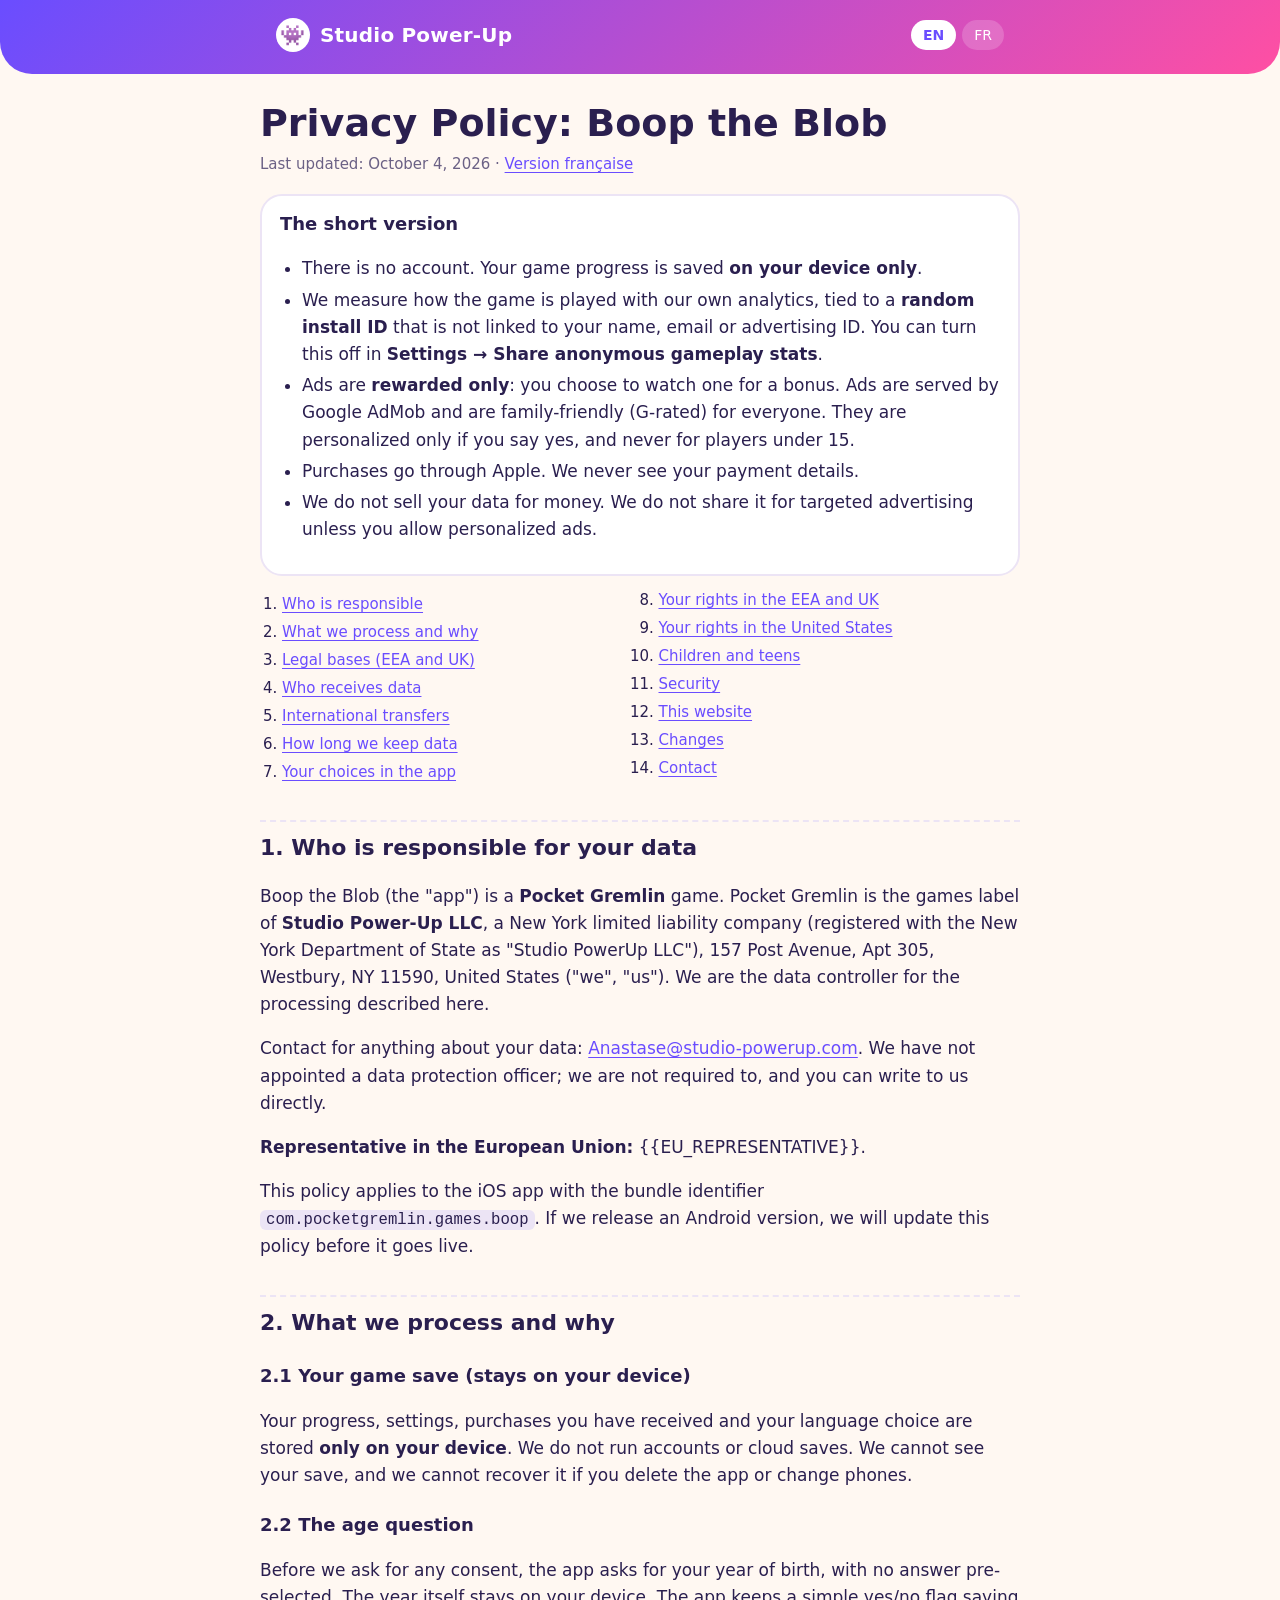
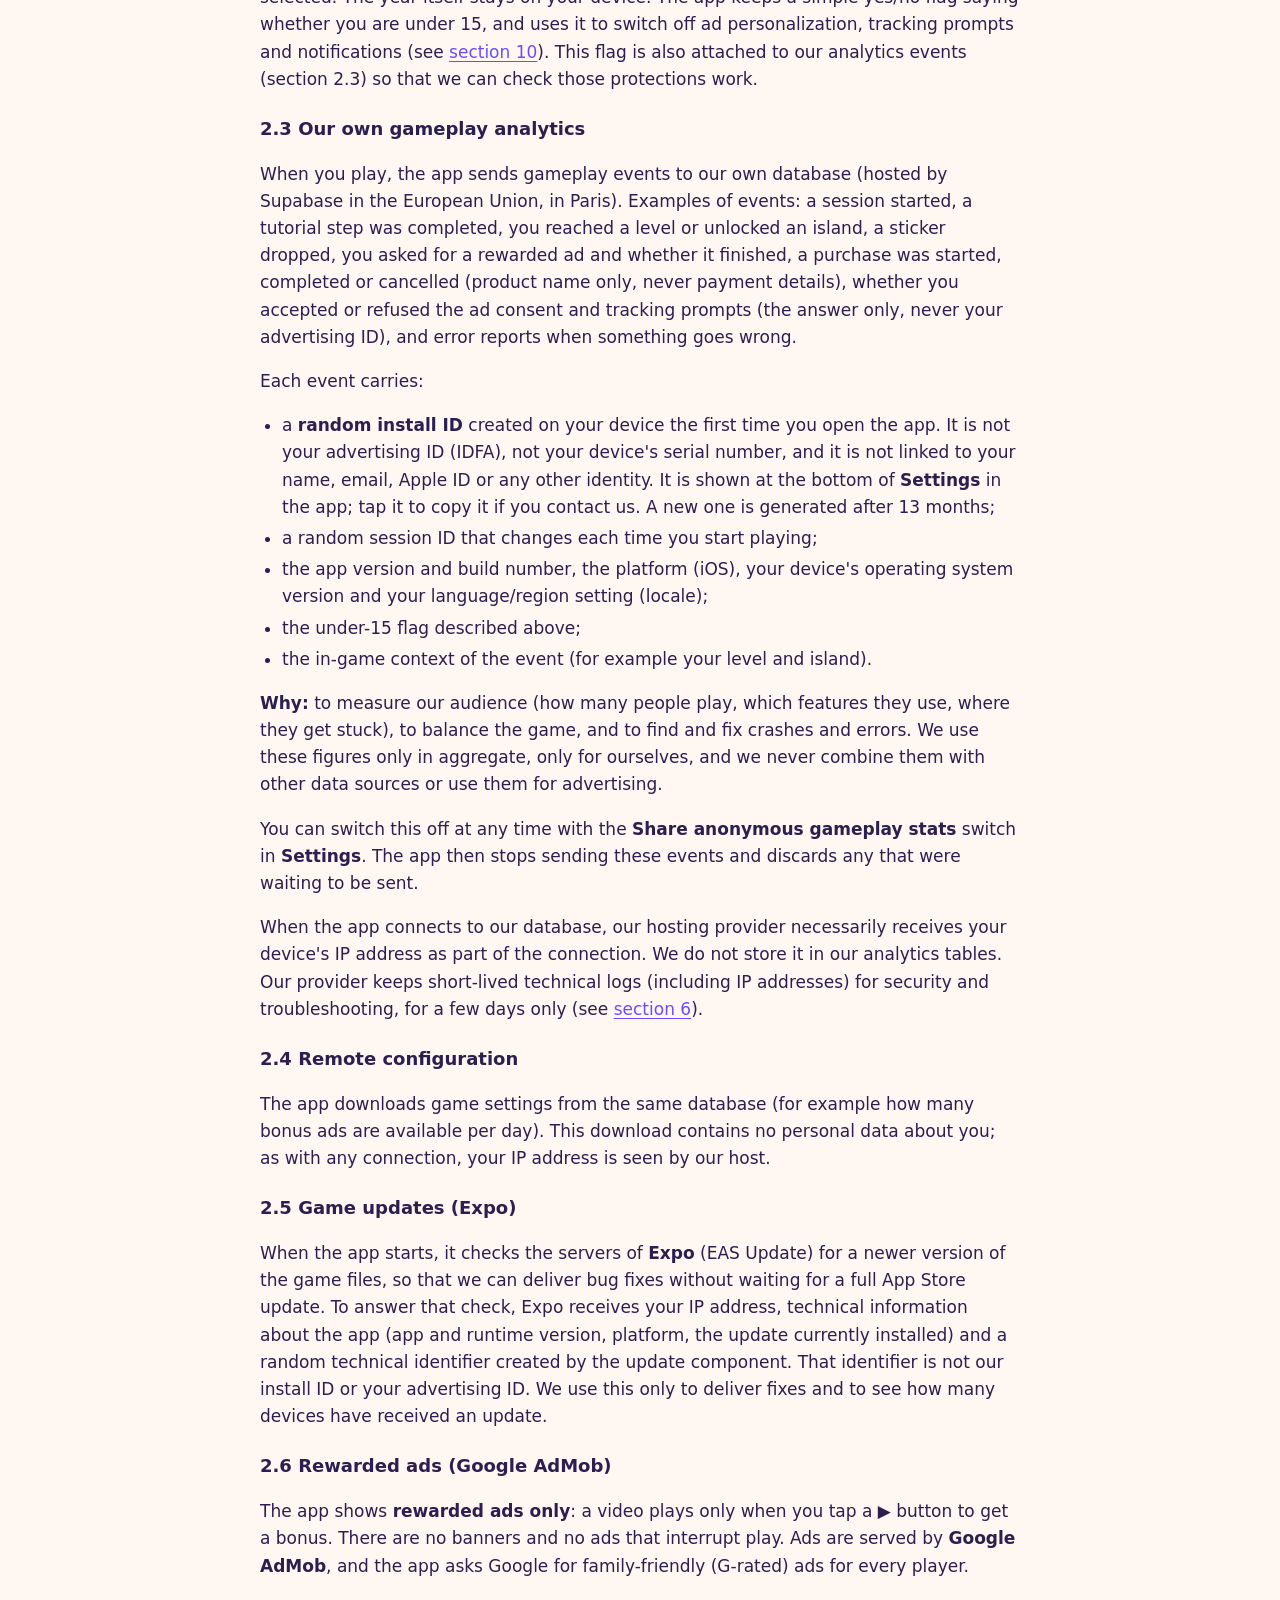
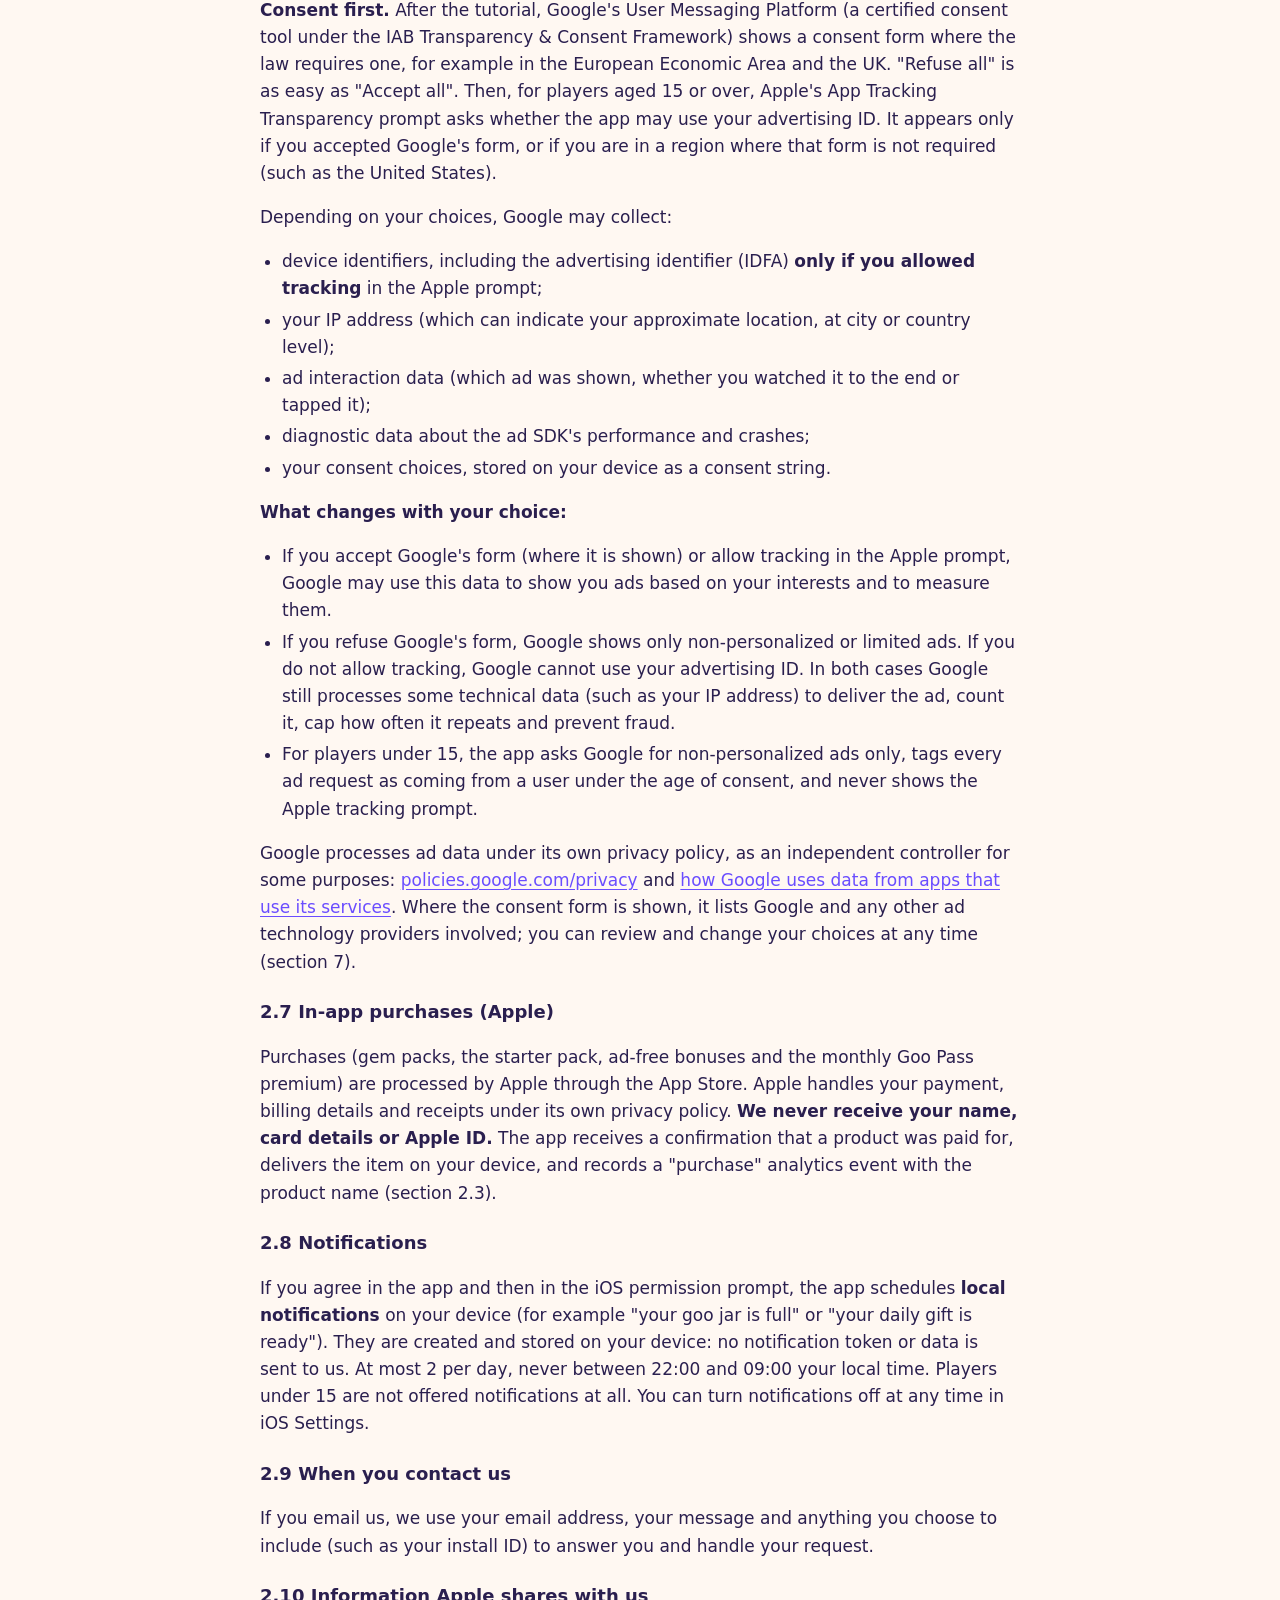
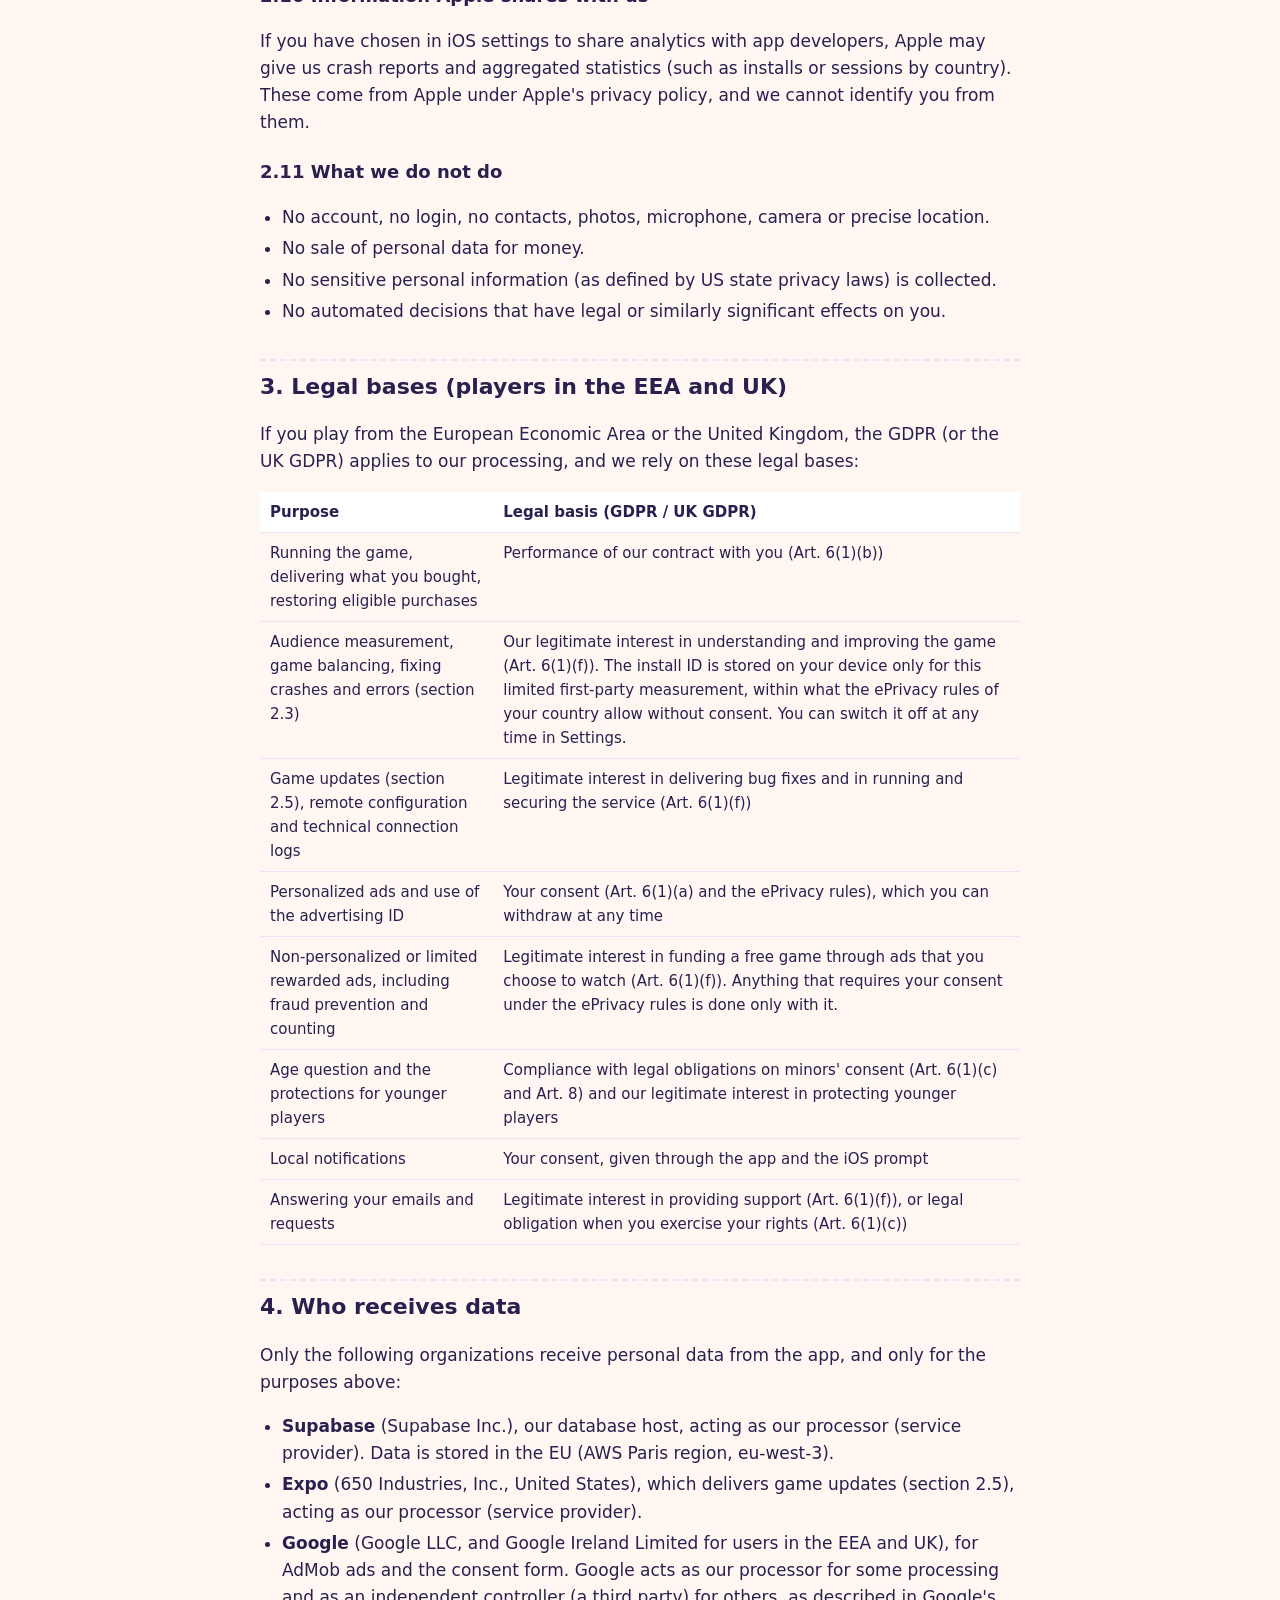
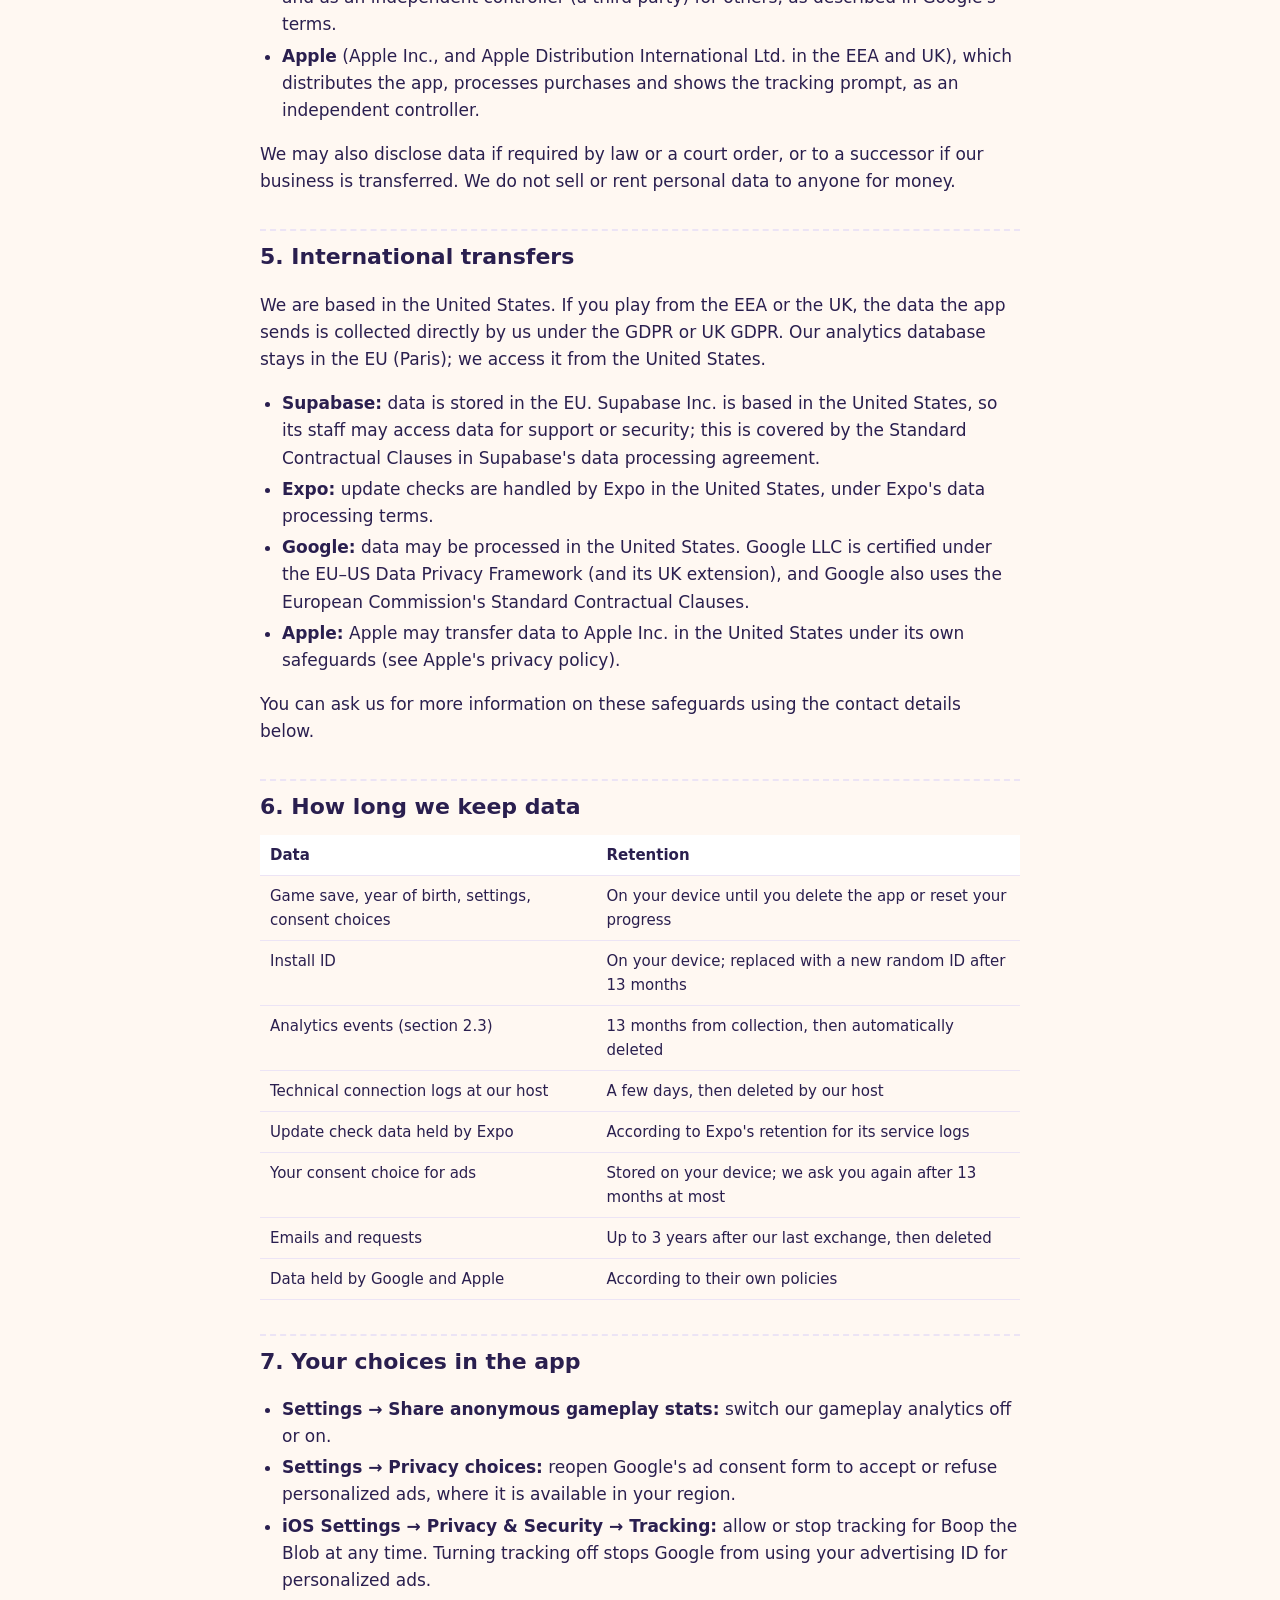
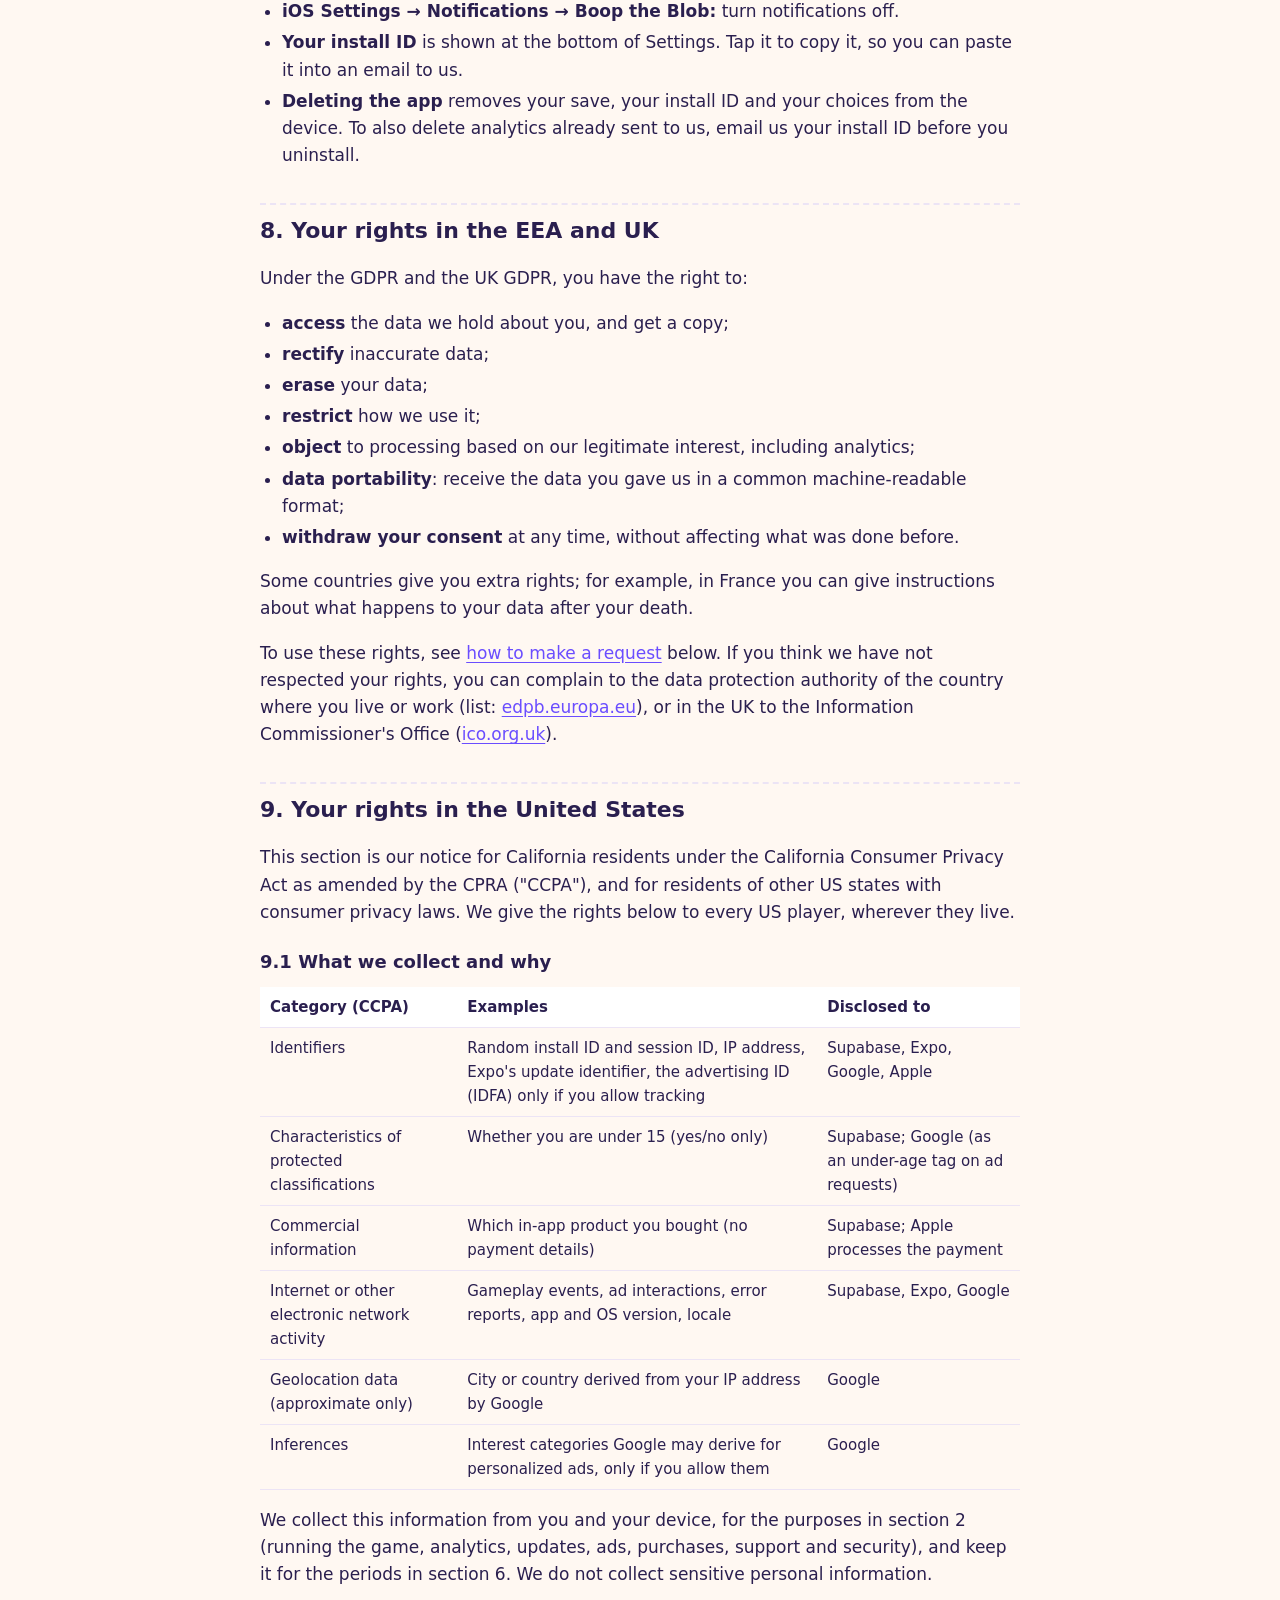
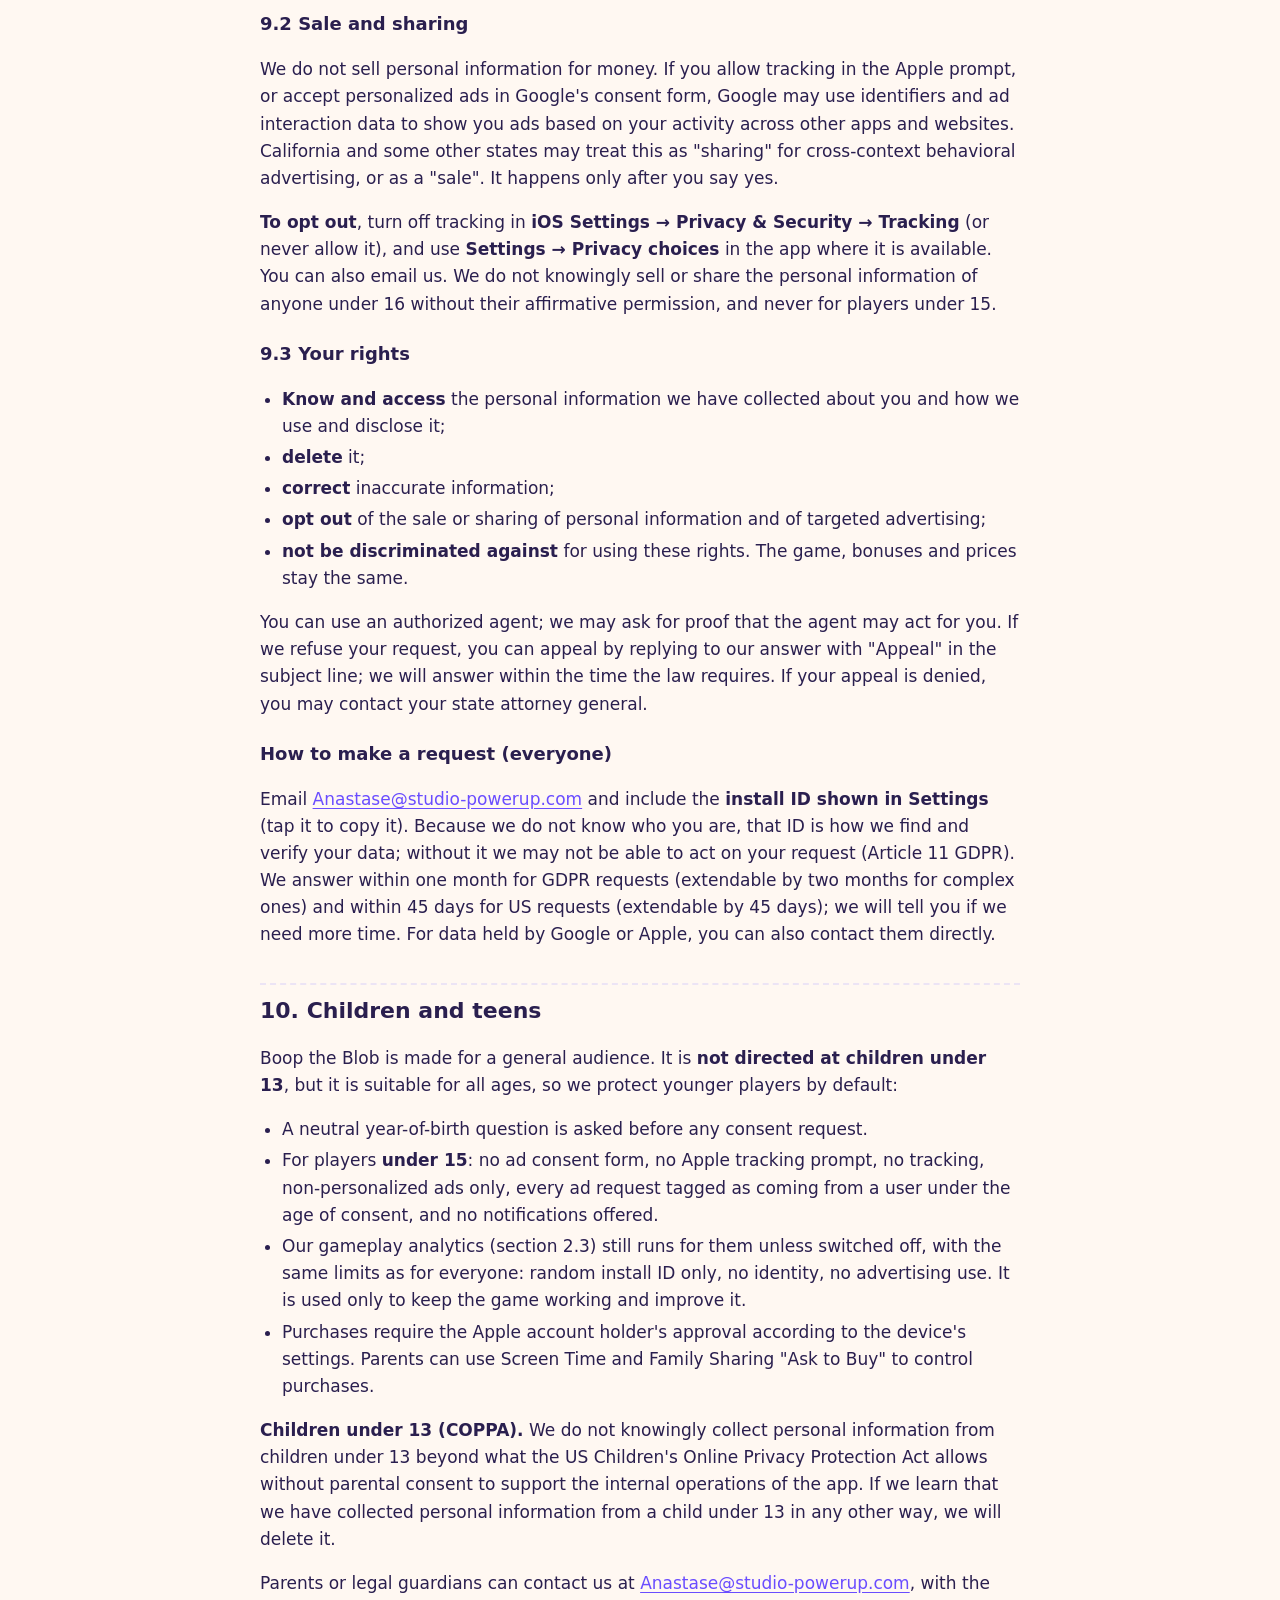
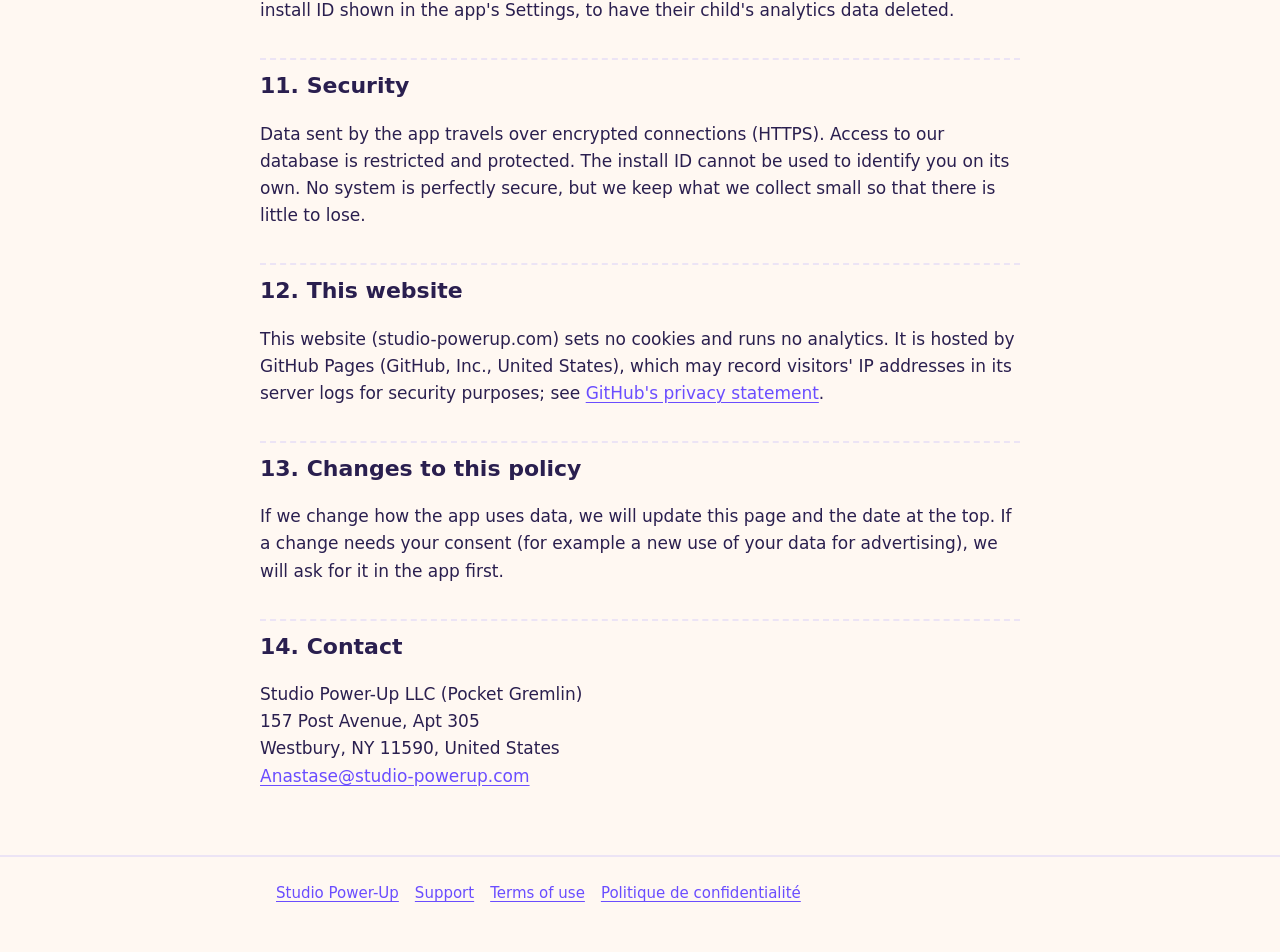
==== boop/privacy.html @ 489411a3 "Studio Power-Up games site: Boop the Blob privacy, terms, support Co-Authored-By: Claude Opus 5.5 <n" ====
<!-- DRAFT: pending legal review -->
<!doctype html>
<html lang="en">
<head>
<meta charset="utf-8">
<meta name="viewport" content="width=device-width, initial-scale=1">
<title>Boop the Blob: Privacy Policy</title>
<meta name="description" content="How Boop the Blob, a Pocket Gremlin game by Studio Power-Up LLC, handles your data.">
<meta name="robots" content="noindex">
<link rel="canonical" href="https://games.studio-powerup.com/boop/privacy.html">
<link rel="alternate" hreflang="en" href="https://games.studio-powerup.com/boop/privacy.html">
<link rel="alternate" hreflang="fr" href="https://games.studio-powerup.com/boop/privacy-fr.html">
<link rel="stylesheet" href="../style.css">
<link rel="icon" href="icon-256.png">
</head>
<body>
<header class="top">
  <div class="wrap">
    <a class="brand" href="../"><span class="mark" aria-hidden="true">👾</span>Studio Power-Up</a>
    <nav class="lang" aria-label="Language">
      <a href="privacy.html" aria-current="true" lang="en">EN</a>
      <a href="privacy-fr.html" lang="fr">FR</a>
    </nav>
  </div>
</header>

<main class="wrap doc">
  <h1>Privacy Policy: Boop the Blob</h1>
  <p class="meta">Last updated: October 4, 2026 · <a href="privacy-fr.html" lang="fr">Version française</a></p>

  <section class="tldr" aria-labelledby="tldr">
    <h2 id="tldr">The short version</h2>
    <ul>
      <li>There is no account. Your game progress is saved <b>on your device only</b>.</li>
      <li>We measure how the game is played with our own analytics, tied to a <b>random install ID</b> that is not linked to your name, email or advertising ID. You can turn this off in <b>Settings → Share anonymous gameplay stats</b>.</li>
      <li>Ads are <b>rewarded only</b>: you choose to watch one for a bonus. Ads are served by Google AdMob and are family-friendly (G-rated) for everyone. They are personalized only if you say yes, and never for players under 15.</li>
      <li>Purchases go through Apple. We never see your payment details.</li>
      <li>We do not sell your data for money. We do not share it for targeted advertising unless you allow personalized ads.</li>
    </ul>
  </section>

  <nav aria-label="Contents">
    <ol class="toc">
      <li><a href="#controller">Who is responsible</a></li>
      <li><a href="#data">What we process and why</a></li>
      <li><a href="#bases">Legal bases (EEA and UK)</a></li>
      <li><a href="#recipients">Who receives data</a></li>
      <li><a href="#transfers">International transfers</a></li>
      <li><a href="#retention">How long we keep data</a></li>
      <li><a href="#choices">Your choices in the app</a></li>
      <li><a href="#rights">Your rights in the EEA and UK</a></li>
      <li><a href="#us-rights">Your rights in the United States</a></li>
      <li><a href="#children">Children and teens</a></li>
      <li><a href="#security">Security</a></li>
      <li><a href="#website">This website</a></li>
      <li><a href="#changes">Changes</a></li>
      <li><a href="#contact">Contact</a></li>
    </ol>
  </nav>

  <h2 id="controller">1. Who is responsible for your data</h2>
  <p>Boop the Blob (the "app") is a <b>Pocket Gremlin</b> game. Pocket Gremlin is the games label of <b>Studio Power-Up LLC</b>, a New York limited liability company (registered with the New York Department of State as "Studio PowerUp LLC"), 157 Post Avenue, Apt 305, Westbury, NY 11590, United States ("we", "us"). We are the data controller for the processing described here.</p>
  <p>Contact for anything about your data: <a href="mailto:Anastase@studio-powerup.com">Anastase@studio-powerup.com</a>. We have not appointed a data protection officer; we are not required to, and you can write to us directly.</p>
  <p><b>Representative in the European Union:</b> {{EU_REPRESENTATIVE}}. <!-- Art. 27 GDPR: a non-EU controller that offers goods or services to people in the EU may have to appoint an EU representative unless the processing is occasional and low-risk. Decide with counsel; a UK representative (UK GDPR Art. 27) may also be needed. Remove this line if counsel confirms neither is required. --></p>
  <p>This policy applies to the iOS app with the bundle identifier <code>com.pocketgremlin.games.boop</code>. If we release an Android version, we will update this policy before it goes live.</p>

  <h2 id="data">2. What we process and why</h2>

  <h3>2.1 Your game save (stays on your device)</h3>
  <p>Your progress, settings, purchases you have received and your language choice are stored <b>only on your device</b>. We do not run accounts or cloud saves. We cannot see your save, and we cannot recover it if you delete the app or change phones.</p>

  <h3>2.2 The age question</h3>
  <p>Before we ask for any consent, the app asks for your year of birth, with no answer pre-selected. The year itself stays on your device. The app keeps a simple yes/no flag saying whether you are under 15, and uses it to switch off ad personalization, tracking prompts and notifications (see <a href="#children">section 10</a>). This flag is also attached to our analytics events (section 2.3) so that we can check those protections work.</p>

  <h3>2.3 Our own gameplay analytics</h3>
  <p>When you play, the app sends gameplay events to our own database (hosted by Supabase in the European Union, in Paris). Examples of events: a session started, a tutorial step was completed, you reached a level or unlocked an island, a sticker dropped, you asked for a rewarded ad and whether it finished, a purchase was started, completed or cancelled (product name only, never payment details), whether you accepted or refused the ad consent and tracking prompts (the answer only, never your advertising ID), and error reports when something goes wrong.</p>
  <p>Each event carries:</p>
  <ul>
    <li>a <b>random install ID</b> created on your device the first time you open the app. It is not your advertising ID (IDFA), not your device's serial number, and it is not linked to your name, email, Apple ID or any other identity. It is shown at the bottom of <b>Settings</b> in the app; tap it to copy it if you contact us. A new one is generated after 13 months;</li>
    <li>a random session ID that changes each time you start playing;</li>
    <li>the app version and build number, the platform (iOS), your device's operating system version and your language/region setting (locale);</li>
    <li>the under-15 flag described above;</li>
    <li>the in-game context of the event (for example your level and island).</li>
  </ul>
  <p><b>Why:</b> to measure our audience (how many people play, which features they use, where they get stuck), to balance the game, and to find and fix crashes and errors. We use these figures only in aggregate, only for ourselves, and we never combine them with other data sources or use them for advertising.</p>
  <p>You can switch this off at any time with the <b>Share anonymous gameplay stats</b> switch in <b>Settings</b>. The app then stops sending these events and discards any that were waiting to be sent.</p>
  <p>When the app connects to our database, our hosting provider necessarily receives your device's IP address as part of the connection. We do not store it in our analytics tables. Our provider keeps short-lived technical logs (including IP addresses) for security and troubleshooting, for a few days only (see <a href="#retention">section 6</a>).</p>

  <h3>2.4 Remote configuration</h3>
  <p>The app downloads game settings from the same database (for example how many bonus ads are available per day). This download contains no personal data about you; as with any connection, your IP address is seen by our host.</p>

  <h3>2.5 Game updates (Expo)</h3>
  <p>When the app starts, it checks the servers of <b>Expo</b> (EAS Update) for a newer version of the game files, so that we can deliver bug fixes without waiting for a full App Store update. To answer that check, Expo receives your IP address, technical information about the app (app and runtime version, platform, the update currently installed) and a random technical identifier created by the update component. That identifier is not our install ID or your advertising ID. We use this only to deliver fixes and to see how many devices have received an update.</p>

  <h3>2.6 Rewarded ads (Google AdMob)</h3>
  <p>The app shows <b>rewarded ads only</b>: a video plays only when you tap a ▶ button to get a bonus. There are no banners and no ads that interrupt play. Ads are served by <b>Google AdMob</b>, and the app asks Google for family-friendly (G-rated) ads for every player.</p>
  <p><b>Consent first.</b> After the tutorial, Google's User Messaging Platform (a certified consent tool under the IAB Transparency &amp; Consent Framework) shows a consent form where the law requires one, for example in the European Economic Area and the UK. "Refuse all" is as easy as "Accept all". Then, for players aged 15 or over, Apple's App Tracking Transparency prompt asks whether the app may use your advertising ID. It appears only if you accepted Google's form, or if you are in a region where that form is not required (such as the United States).</p>
  <p>Depending on your choices, Google may collect:</p>
  <ul>
    <li>device identifiers, including the advertising identifier (IDFA) <b>only if you allowed tracking</b> in the Apple prompt;</li>
    <li>your IP address (which can indicate your approximate location, at city or country level);</li>
    <li>ad interaction data (which ad was shown, whether you watched it to the end or tapped it);</li>
    <li>diagnostic data about the ad SDK's performance and crashes;</li>
    <li>your consent choices, stored on your device as a consent string.</li>
  </ul>
  <p><b>What changes with your choice:</b></p>
  <ul>
    <li>If you accept Google's form (where it is shown) or allow tracking in the Apple prompt, Google may use this data to show you ads based on your interests and to measure them.</li>
    <li>If you refuse Google's form, Google shows only non-personalized or limited ads. If you do not allow tracking, Google cannot use your advertising ID. In both cases Google still processes some technical data (such as your IP address) to deliver the ad, count it, cap how often it repeats and prevent fraud.</li>
    <li>For players under 15, the app asks Google for non-personalized ads only, tags every ad request as coming from a user under the age of consent, and never shows the Apple tracking prompt.</li>
  </ul>
  <p>Google processes ad data under its own privacy policy, as an independent controller for some purposes: <a href="https://policies.google.com/privacy">policies.google.com/privacy</a> and <a href="https://policies.google.com/technologies/partner-sites">how Google uses data from apps that use its services</a>. Where the consent form is shown, it lists Google and any other ad technology providers involved; you can review and change your choices at any time (section 7).</p>

  <h3>2.7 In-app purchases (Apple)</h3>
  <p>Purchases (gem packs, the starter pack, ad-free bonuses and the monthly Goo Pass premium) are processed by Apple through the App Store. Apple handles your payment, billing details and receipts under its own privacy policy. <b>We never receive your name, card details or Apple ID.</b> The app receives a confirmation that a product was paid for, delivers the item on your device, and records a "purchase" analytics event with the product name (section 2.3).</p>

  <h3>2.8 Notifications</h3>
  <p>If you agree in the app and then in the iOS permission prompt, the app schedules <b>local notifications</b> on your device (for example "your goo jar is full" or "your daily gift is ready"). They are created and stored on your device: no notification token or data is sent to us. At most 2 per day, never between 22:00 and 09:00 your local time. Players under 15 are not offered notifications at all. You can turn notifications off at any time in iOS Settings.</p>

  <h3>2.9 When you contact us</h3>
  <p>If you email us, we use your email address, your message and anything you choose to include (such as your install ID) to answer you and handle your request.</p>

  <h3>2.10 Information Apple shares with us</h3>
  <p>If you have chosen in iOS settings to share analytics with app developers, Apple may give us crash reports and aggregated statistics (such as installs or sessions by country). These come from Apple under Apple's privacy policy, and we cannot identify you from them.</p>

  <h3>2.11 What we do not do</h3>
  <ul>
    <li>No account, no login, no contacts, photos, microphone, camera or precise location.</li>
    <li>No sale of personal data for money.</li>
    <li>No sensitive personal information (as defined by US state privacy laws) is collected.</li>
    <li>No automated decisions that have legal or similarly significant effects on you.</li>
  </ul>

  <h2 id="bases">3. Legal bases (players in the EEA and UK)</h2>
  <p>If you play from the European Economic Area or the United Kingdom, the GDPR (or the UK GDPR) applies to our processing, and we rely on these legal bases:</p>
  <div class="table-scroll">
  <table>
    <thead><tr><th>Purpose</th><th>Legal basis (GDPR / UK GDPR)</th></tr></thead>
    <tbody>
      <tr><td>Running the game, delivering what you bought, restoring eligible purchases</td><td>Performance of our contract with you (Art. 6(1)(b))</td></tr>
      <tr><td>Audience measurement, game balancing, fixing crashes and errors (section 2.3)</td><td>Our legitimate interest in understanding and improving the game (Art. 6(1)(f)). The install ID is stored on your device only for this limited first-party measurement, within what the ePrivacy rules of your country allow without consent. You can switch it off at any time in Settings.</td></tr>
      <tr><td>Game updates (section 2.5), remote configuration and technical connection logs</td><td>Legitimate interest in delivering bug fixes and in running and securing the service (Art. 6(1)(f))</td></tr>
      <tr><td>Personalized ads and use of the advertising ID</td><td>Your consent (Art. 6(1)(a) and the ePrivacy rules), which you can withdraw at any time</td></tr>
      <tr><td>Non-personalized or limited rewarded ads, including fraud prevention and counting</td><td>Legitimate interest in funding a free game through ads that you choose to watch (Art. 6(1)(f)). Anything that requires your consent under the ePrivacy rules is done only with it.</td></tr>
      <tr><td>Age question and the protections for younger players</td><td>Compliance with legal obligations on minors' consent (Art. 6(1)(c) and Art. 8) and our legitimate interest in protecting younger players</td></tr>
      <tr><td>Local notifications</td><td>Your consent, given through the app and the iOS prompt</td></tr>
      <tr><td>Answering your emails and requests</td><td>Legitimate interest in providing support (Art. 6(1)(f)), or legal obligation when you exercise your rights (Art. 6(1)(c))</td></tr>
    </tbody>
  </table>
  </div>

  <h2 id="recipients">4. Who receives data</h2>
  <p>Only the following organizations receive personal data from the app, and only for the purposes above:</p>
  <ul>
    <li><b>Supabase</b> (Supabase Inc.), our database host, acting as our processor (service provider). Data is stored in the EU (AWS Paris region, eu-west-3).</li>
    <li><b>Expo</b> (650 Industries, Inc., United States), which delivers game updates (section 2.5), acting as our processor (service provider).</li>
    <li><b>Google</b> (Google LLC, and Google Ireland Limited for users in the EEA and UK), for AdMob ads and the consent form. Google acts as our processor for some processing and as an independent controller (a third party) for others, as described in Google's terms.</li>
    <li><b>Apple</b> (Apple Inc., and Apple Distribution International Ltd. in the EEA and UK), which distributes the app, processes purchases and shows the tracking prompt, as an independent controller.</li>
  </ul>
  <p>We may also disclose data if required by law or a court order, or to a successor if our business is transferred. We do not sell or rent personal data to anyone for money.</p>

  <h2 id="transfers">5. International transfers</h2>
  <p>We are based in the United States. If you play from the EEA or the UK, the data the app sends is collected directly by us under the GDPR or UK GDPR. Our analytics database stays in the EU (Paris); we access it from the United States.</p>
  <ul>
    <li><b>Supabase:</b> data is stored in the EU. Supabase Inc. is based in the United States, so its staff may access data for support or security; this is covered by the Standard Contractual Clauses in Supabase's data processing agreement.</li>
    <li><b>Expo:</b> update checks are handled by Expo in the United States, under Expo's data processing terms.</li>
    <li><b>Google:</b> data may be processed in the United States. Google LLC is certified under the EU–US Data Privacy Framework (and its UK extension), and Google also uses the European Commission's Standard Contractual Clauses.</li>
    <li><b>Apple:</b> Apple may transfer data to Apple Inc. in the United States under its own safeguards (see Apple's privacy policy).</li>
  </ul>
  <p>You can ask us for more information on these safeguards using the contact details below.</p>

  <h2 id="retention">6. How long we keep data</h2>
  <div class="table-scroll">
  <table>
    <thead><tr><th>Data</th><th>Retention</th></tr></thead>
    <tbody>
      <tr><td>Game save, year of birth, settings, consent choices</td><td>On your device until you delete the app or reset your progress</td></tr>
      <tr><td>Install ID</td><td>On your device; replaced with a new random ID after 13 months</td></tr>
      <tr><td>Analytics events (section 2.3)</td><td>13 months from collection, then automatically deleted</td></tr>
      <tr><td>Technical connection logs at our host</td><td>A few days, then deleted by our host</td></tr>
      <tr><td>Update check data held by Expo</td><td>According to Expo's retention for its service logs</td></tr>
      <tr><td>Your consent choice for ads</td><td>Stored on your device; we ask you again after 13 months at most</td></tr>
      <tr><td>Emails and requests</td><td>Up to 3 years after our last exchange, then deleted</td></tr>
      <tr><td>Data held by Google and Apple</td><td>According to their own policies</td></tr>
    </tbody>
  </table>
  </div>

  <h2 id="choices">7. Your choices in the app</h2>
  <ul>
    <li><b>Settings → Share anonymous gameplay stats:</b> switch our gameplay analytics off or on.</li>
    <li><b>Settings → Privacy choices:</b> reopen Google's ad consent form to accept or refuse personalized ads, where it is available in your region.</li>
    <li><b>iOS Settings → Privacy &amp; Security → Tracking:</b> allow or stop tracking for Boop the Blob at any time. Turning tracking off stops Google from using your advertising ID for personalized ads.</li>
    <li><b>iOS Settings → Notifications → Boop the Blob:</b> turn notifications off.</li>
    <li><b>Your install ID</b> is shown at the bottom of Settings. Tap it to copy it, so you can paste it into an email to us.</li>
    <li><b>Deleting the app</b> removes your save, your install ID and your choices from the device. To also delete analytics already sent to us, email us your install ID before you uninstall.</li>
  </ul>

  <h2 id="rights">8. Your rights in the EEA and UK</h2>
  <p>Under the GDPR and the UK GDPR, you have the right to:</p>
  <ul>
    <li><b>access</b> the data we hold about you, and get a copy;</li>
    <li><b>rectify</b> inaccurate data;</li>
    <li><b>erase</b> your data;</li>
    <li><b>restrict</b> how we use it;</li>
    <li><b>object</b> to processing based on our legitimate interest, including analytics;</li>
    <li><b>data portability</b>: receive the data you gave us in a common machine-readable format;</li>
    <li><b>withdraw your consent</b> at any time, without affecting what was done before.</li>
  </ul>
  <p>Some countries give you extra rights; for example, in France you can give instructions about what happens to your data after your death.</p>
  <p>To use these rights, see <a href="#exercise">how to make a request</a> below. If you think we have not respected your rights, you can complain to the data protection authority of the country where you live or work (list: <a href="https://www.edpb.europa.eu/about-edpb/about-edpb/members_en">edpb.europa.eu</a>), or in the UK to the Information Commissioner's Office (<a href="https://ico.org.uk">ico.org.uk</a>).</p>

  <h2 id="us-rights">9. Your rights in the United States</h2>
  <p>This section is our notice for California residents under the California Consumer Privacy Act as amended by the CPRA ("CCPA"), and for residents of other US states with consumer privacy laws. We give the rights below to every US player, wherever they live.</p>

  <h3>9.1 What we collect and why</h3>
  <div class="table-scroll">
  <table>
    <thead><tr><th>Category (CCPA)</th><th>Examples</th><th>Disclosed to</th></tr></thead>
    <tbody>
      <tr><td>Identifiers</td><td>Random install ID and session ID, IP address, Expo's update identifier, the advertising ID (IDFA) only if you allow tracking</td><td>Supabase, Expo, Google, Apple</td></tr>
      <tr><td>Characteristics of protected classifications</td><td>Whether you are under 15 (yes/no only)</td><td>Supabase; Google (as an under-age tag on ad requests)</td></tr>
      <tr><td>Commercial information</td><td>Which in-app product you bought (no payment details)</td><td>Supabase; Apple processes the payment</td></tr>
      <tr><td>Internet or other electronic network activity</td><td>Gameplay events, ad interactions, error reports, app and OS version, locale</td><td>Supabase, Expo, Google</td></tr>
      <tr><td>Geolocation data (approximate only)</td><td>City or country derived from your IP address by Google</td><td>Google</td></tr>
      <tr><td>Inferences</td><td>Interest categories Google may derive for personalized ads, only if you allow them</td><td>Google</td></tr>
    </tbody>
  </table>
  </div>
  <p>We collect this information from you and your device, for the purposes in section 2 (running the game, analytics, updates, ads, purchases, support and security), and keep it for the periods in section 6. We do not collect sensitive personal information.</p>

  <h3>9.2 Sale and sharing</h3>
  <p>We do not sell personal information for money. If you allow tracking in the Apple prompt, or accept personalized ads in Google's consent form, Google may use identifiers and ad interaction data to show you ads based on your activity across other apps and websites. California and some other states may treat this as "sharing" for cross-context behavioral advertising, or as a "sale". It happens only after you say yes.</p>
  <p><b>To opt out</b>, turn off tracking in <b>iOS Settings → Privacy &amp; Security → Tracking</b> (or never allow it), and use <b>Settings → Privacy choices</b> in the app where it is available. You can also email us. We do not knowingly sell or share the personal information of anyone under 16 without their affirmative permission, and never for players under 15.</p>

  <h3>9.3 Your rights</h3>
  <ul>
    <li><b>Know and access</b> the personal information we have collected about you and how we use and disclose it;</li>
    <li><b>delete</b> it;</li>
    <li><b>correct</b> inaccurate information;</li>
    <li><b>opt out</b> of the sale or sharing of personal information and of targeted advertising;</li>
    <li><b>not be discriminated against</b> for using these rights. The game, bonuses and prices stay the same.</li>
  </ul>
  <p>You can use an authorized agent; we may ask for proof that the agent may act for you. If we refuse your request, you can appeal by replying to our answer with "Appeal" in the subject line; we will answer within the time the law requires. If your appeal is denied, you may contact your state attorney general.</p>

  <h3 id="exercise">How to make a request (everyone)</h3>
  <p>Email <a href="mailto:Anastase@studio-powerup.com">Anastase@studio-powerup.com</a> and include the <b>install ID shown in Settings</b> (tap it to copy it). Because we do not know who you are, that ID is how we find and verify your data; without it we may not be able to act on your request (Article 11 GDPR). We answer within one month for GDPR requests (extendable by two months for complex ones) and within 45 days for US requests (extendable by 45 days); we will tell you if we need more time. For data held by Google or Apple, you can also contact them directly.</p>

  <h2 id="children">10. Children and teens</h2>
  <p>Boop the Blob is made for a general audience. It is <b>not directed at children under 13</b>, but it is suitable for all ages, so we protect younger players by default:</p>
  <ul>
    <li>A neutral year-of-birth question is asked before any consent request.</li>
    <li>For players <b>under 15</b>: no ad consent form, no Apple tracking prompt, no tracking, non-personalized ads only, every ad request tagged as coming from a user under the age of consent, and no notifications offered.</li>
    <li>Our gameplay analytics (section 2.3) still runs for them unless switched off, with the same limits as for everyone: random install ID only, no identity, no advertising use. It is used only to keep the game working and improve it.</li>
    <li>Purchases require the Apple account holder's approval according to the device's settings. Parents can use Screen Time and Family Sharing "Ask to Buy" to control purchases.</li>
  </ul>
  <p><b>Children under 13 (COPPA).</b> We do not knowingly collect personal information from children under 13 beyond what the US Children's Online Privacy Protection Act allows without parental consent to support the internal operations of the app. If we learn that we have collected personal information from a child under 13 in any other way, we will delete it.</p>
  <p>Parents or legal guardians can contact us at <a href="mailto:Anastase@studio-powerup.com">Anastase@studio-powerup.com</a>, with the install ID shown in the app's Settings, to have their child's analytics data deleted.</p>

  <h2 id="security">11. Security</h2>
  <p>Data sent by the app travels over encrypted connections (HTTPS). Access to our database is restricted and protected. The install ID cannot be used to identify you on its own. No system is perfectly secure, but we keep what we collect small so that there is little to lose.</p>

  <h2 id="website">12. This website</h2>
  <!-- Update the host below if studio-powerup.com is not served by GitHub Pages. -->
  <p>This website (studio-powerup.com) sets no cookies and runs no analytics. It is hosted by GitHub Pages (GitHub, Inc., United States), which may record visitors' IP addresses in its server logs for security purposes; see <a href="https://docs.github.com/en/site-policy/privacy-policies/github-general-privacy-statement">GitHub's privacy statement</a>.</p>

  <h2 id="changes">13. Changes to this policy</h2>
  <p>If we change how the app uses data, we will update this page and the date at the top. If a change needs your consent (for example a new use of your data for advertising), we will ask for it in the app first.</p>

  <h2 id="contact">14. Contact</h2>
  <p>Studio Power-Up LLC (Pocket Gremlin)<br>157 Post Avenue, Apt 305<br>Westbury, NY 11590, United States<br><a href="mailto:Anastase@studio-powerup.com">Anastase@studio-powerup.com</a></p>
</main>

<footer class="foot">
  <div class="wrap">
    <nav aria-label="Footer">
      <a href="../">Studio Power-Up</a>
      <a href="support.html">Support</a>
      <a href="terms.html">Terms of use</a>
      <a href="privacy-fr.html" lang="fr">Politique de confidentialité</a>
    </nav>
  </div>
</footer>
</body>
</html>
---- style.css ----
/* Pocket Gremlin: one stylesheet for the whole site. No web fonts, no trackers. */
:root {
  --bg: #fff8f2;
  --card: #ffffff;
  --ink: #2a1f4f;
  --muted: #6b6185;
  --line: #ece4f5;
  --pink: #ff4fa3;
  --violet: #6a4dff;
  --blue: #3db8ff;
  --orange: #ff8a2a;
  --note-bg: #fff1d6;
  --note-ink: #6b4300;
  --radius: 22px;
  color-scheme: light dark;
}
@media (prefers-color-scheme: dark) {
  :root {
    --bg: #17122b;
    --card: #211a3d;
    --ink: #f4efff;
    --muted: #b7aed6;
    --line: #372d5e;
    --note-bg: #3a2b10;
    --note-ink: #ffd99a;
  }
}

* { box-sizing: border-box; }
html { -webkit-text-size-adjust: 100%; }
body {
  margin: 0;
  background: var(--bg);
  color: var(--ink);
  font: 17px/1.6 ui-rounded, "SF Pro Rounded", system-ui, -apple-system, "Segoe UI", Roboto, "Helvetica Neue", Arial, sans-serif;
}
a { color: var(--violet); text-underline-offset: 3px; }
@media (prefers-color-scheme: dark) { a { color: #b9a8ff; } }
a:focus-visible, button:focus-visible { outline: 3px solid var(--blue); outline-offset: 2px; border-radius: 6px; }
img { max-width: 100%; height: auto; }

.wrap { max-width: 760px; margin: 0 auto; padding: 0 16px; }

/* header */
.top {
  background: linear-gradient(135deg, var(--violet), var(--pink));
  color: #fff;
  padding: 18px 0 22px;
  border-radius: 0 0 32px 32px;
}
.top .wrap { display: flex; align-items: center; justify-content: space-between; gap: 12px; flex-wrap: wrap; }
.brand { color: #fff; text-decoration: none; font-weight: 800; font-size: 20px; letter-spacing: .2px; display: flex; align-items: center; gap: 10px; }
.brand .mark { width: 34px; height: 34px; border-radius: 50%; background: #fff; display: grid; place-items: center; font-size: 20px; }
.lang { display: flex; gap: 6px; }
.lang a { color: #fff; background: rgba(255,255,255,.18); padding: 4px 12px; border-radius: 999px; font-size: 14px; text-decoration: none; }
.lang a[aria-current="true"] { background: #fff; color: var(--violet); font-weight: 700; }

/* hero */
.hero { padding: 40px 0 8px; text-align: center; }
.hero h1 { font-size: clamp(30px, 7vw, 46px); line-height: 1.1; margin: 0 0 10px; }
.hero p { color: var(--muted); margin: 0 auto; max-width: 520px; }
.blobline { display: inline-block; background: linear-gradient(90deg, var(--pink), var(--orange)); -webkit-background-clip: text; background-clip: text; color: transparent; }

/* game card */
.game {
  margin: 28px 0;
  background: var(--card);
  border: 2px solid var(--line);
  border-radius: var(--radius);
  padding: 20px;
  display: grid;
  grid-template-columns: 112px 1fr;
  gap: 18px;
  align-items: center;
  box-shadow: 0 10px 0 -4px var(--line);
}
.game img { width: 112px; height: 112px; border-radius: 26px; display: block; }
.game h2 { margin: 0 0 4px; font-size: 24px; }
.game p { margin: 0 0 12px; color: var(--muted); }
.pills { display: flex; flex-wrap: wrap; gap: 8px; }
.pill {
  display: inline-block; padding: 7px 14px; border-radius: 999px; font-size: 15px; font-weight: 600;
  background: var(--line); color: var(--ink); text-decoration: none;
}
.pill.primary { background: var(--ink); color: var(--bg); }
.soon { font-size: 14px; color: var(--muted); margin-top: 10px; }
@media (max-width: 480px) {
  .game { grid-template-columns: 1fr; text-align: center; }
  .game img { margin: 0 auto; }
  .pills { justify-content: center; }
}

/* long-form legal / support pages */
.doc { padding: 28px 0 8px; }
.doc h1 { font-size: clamp(28px, 6vw, 38px); line-height: 1.15; margin: 0 0 6px; }
.doc .meta { color: var(--muted); margin: 0 0 18px; font-size: 15px; }
.doc h2 { font-size: 22px; margin: 34px 0 8px; padding-top: 8px; border-top: 2px dashed var(--line); }
.doc h3 { font-size: 18px; margin: 22px 0 6px; }
.doc ul, .doc ol { padding-left: 22px; }
.doc li { margin: 4px 0; }
.draft {
  background: var(--note-bg); color: var(--note-ink);
  border-radius: 14px; padding: 10px 14px; font-size: 15px; margin: 0 0 18px;
}
.tldr {
  background: var(--card); border: 2px solid var(--line); border-radius: var(--radius);
  padding: 14px 18px; margin: 0 0 8px;
}
.tldr h2 { border: 0; margin: 0 0 4px; padding: 0; font-size: 18px; }
.toc { font-size: 15px; columns: 2 220px; margin: 12px 0 0; }

.table-scroll { overflow-x: auto; margin: 10px 0; }
table { border-collapse: collapse; width: 100%; font-size: 15px; min-width: 520px; }
th, td { text-align: left; vertical-align: top; padding: 8px 10px; border-bottom: 1px solid var(--line); }
th { background: var(--card); }
@media (max-width: 480px) {
  table { min-width: 0; font-size: 14px; }
  th, td { padding: 7px 6px; }
}

details {
  background: var(--card); border: 2px solid var(--line); border-radius: 16px;
  padding: 12px 16px; margin: 10px 0;
}
summary { cursor: pointer; font-weight: 700; }
details[open] summary { margin-bottom: 6px; }
code { background: var(--line); padding: 1px 6px; border-radius: 6px; font-size: .92em; }

/* footer */
.foot { margin-top: 40px; padding: 24px 0 40px; border-top: 2px solid var(--line); color: var(--muted); font-size: 15px; }
.foot nav { display: flex; flex-wrap: wrap; gap: 6px 16px; margin-bottom: 8px; }

@media (prefers-reduced-motion: no-preference) {
  .brand .mark { transition: transform .2s; }
  .brand:hover .mark { transform: scale(1.12) rotate(-6deg); }
}
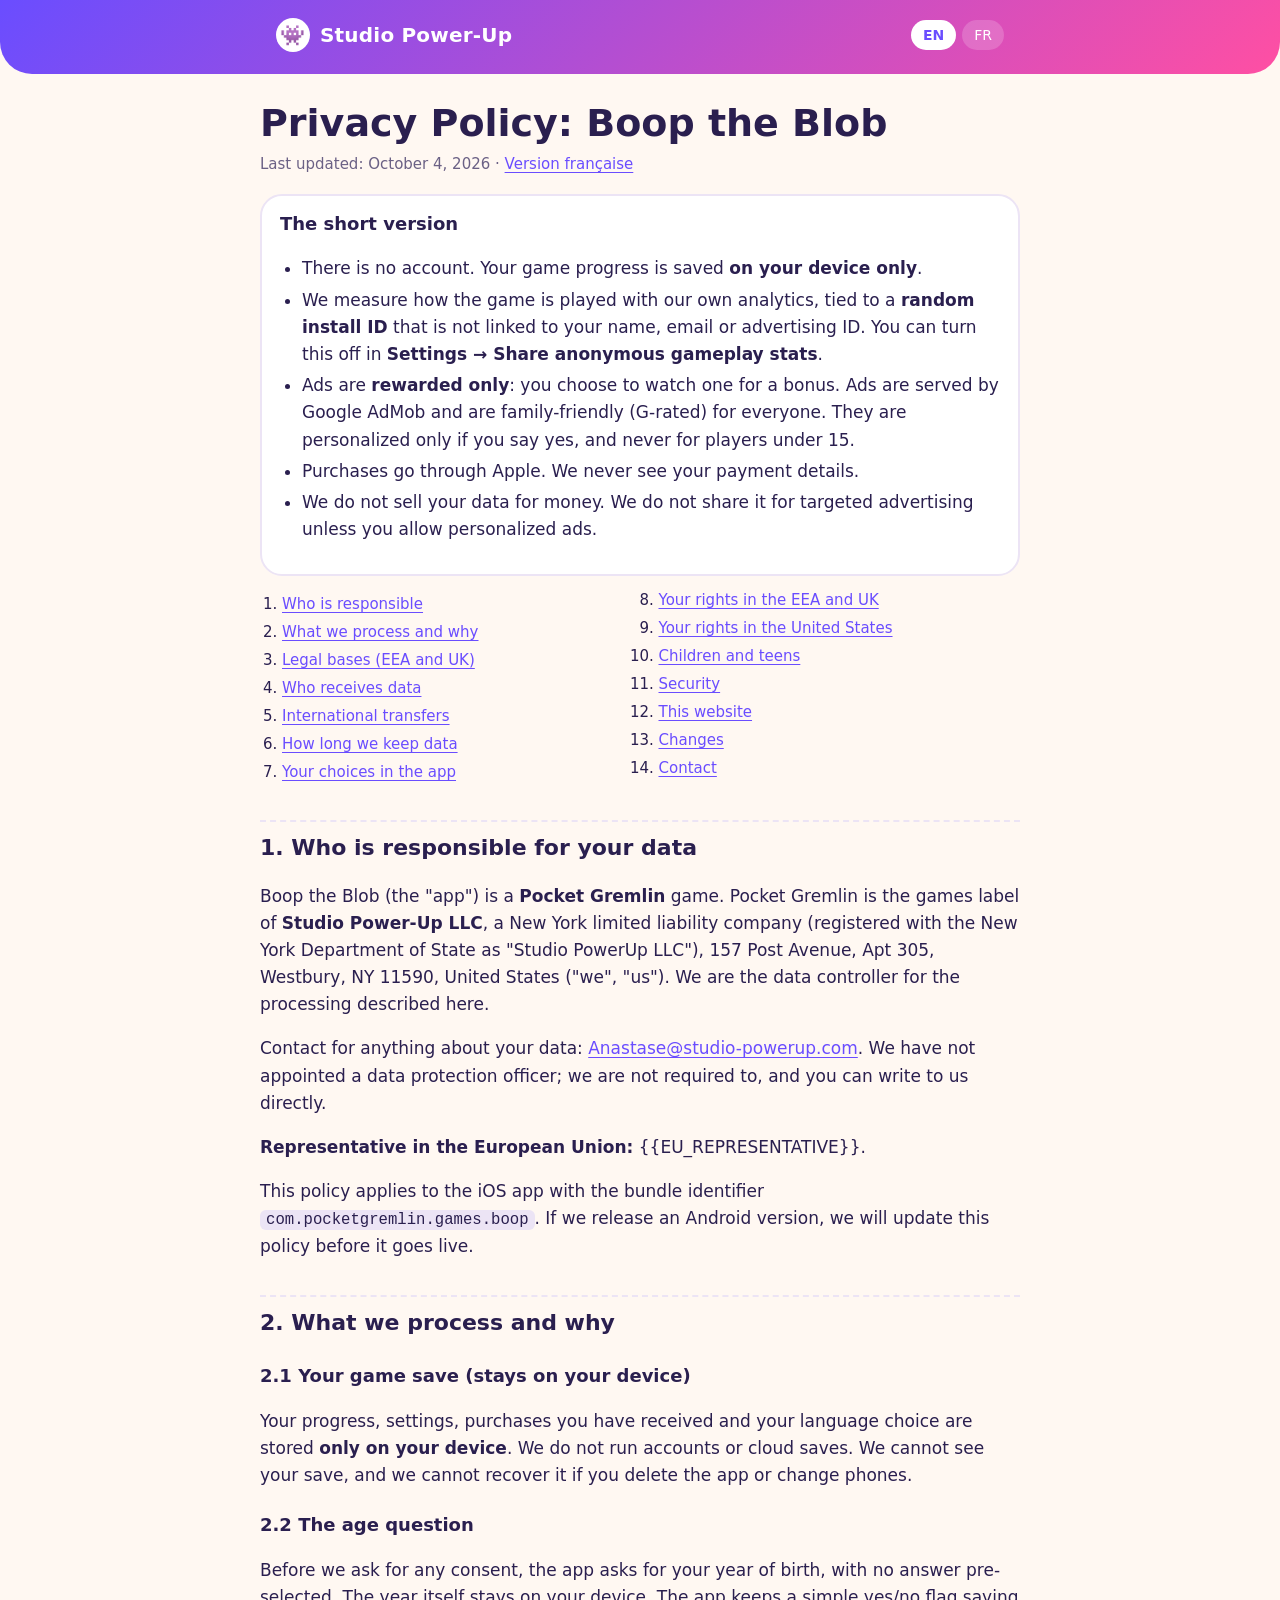
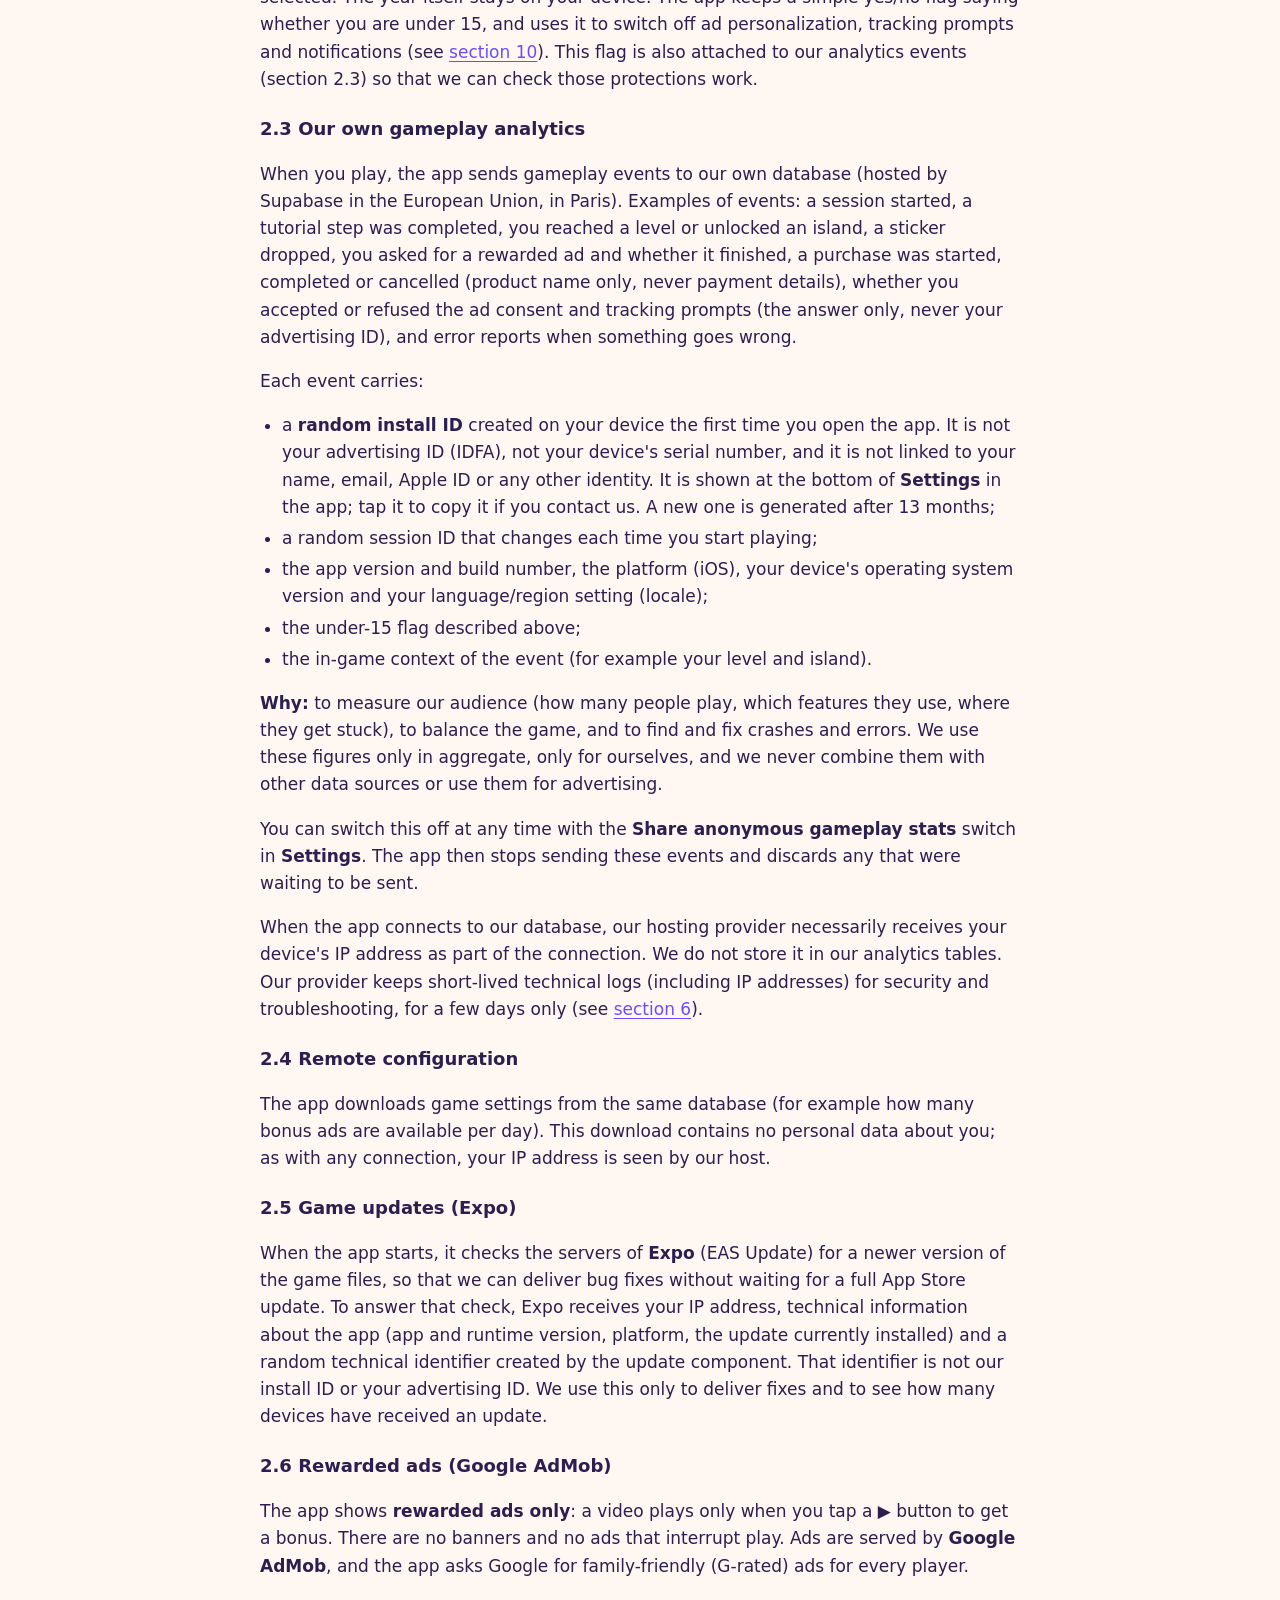
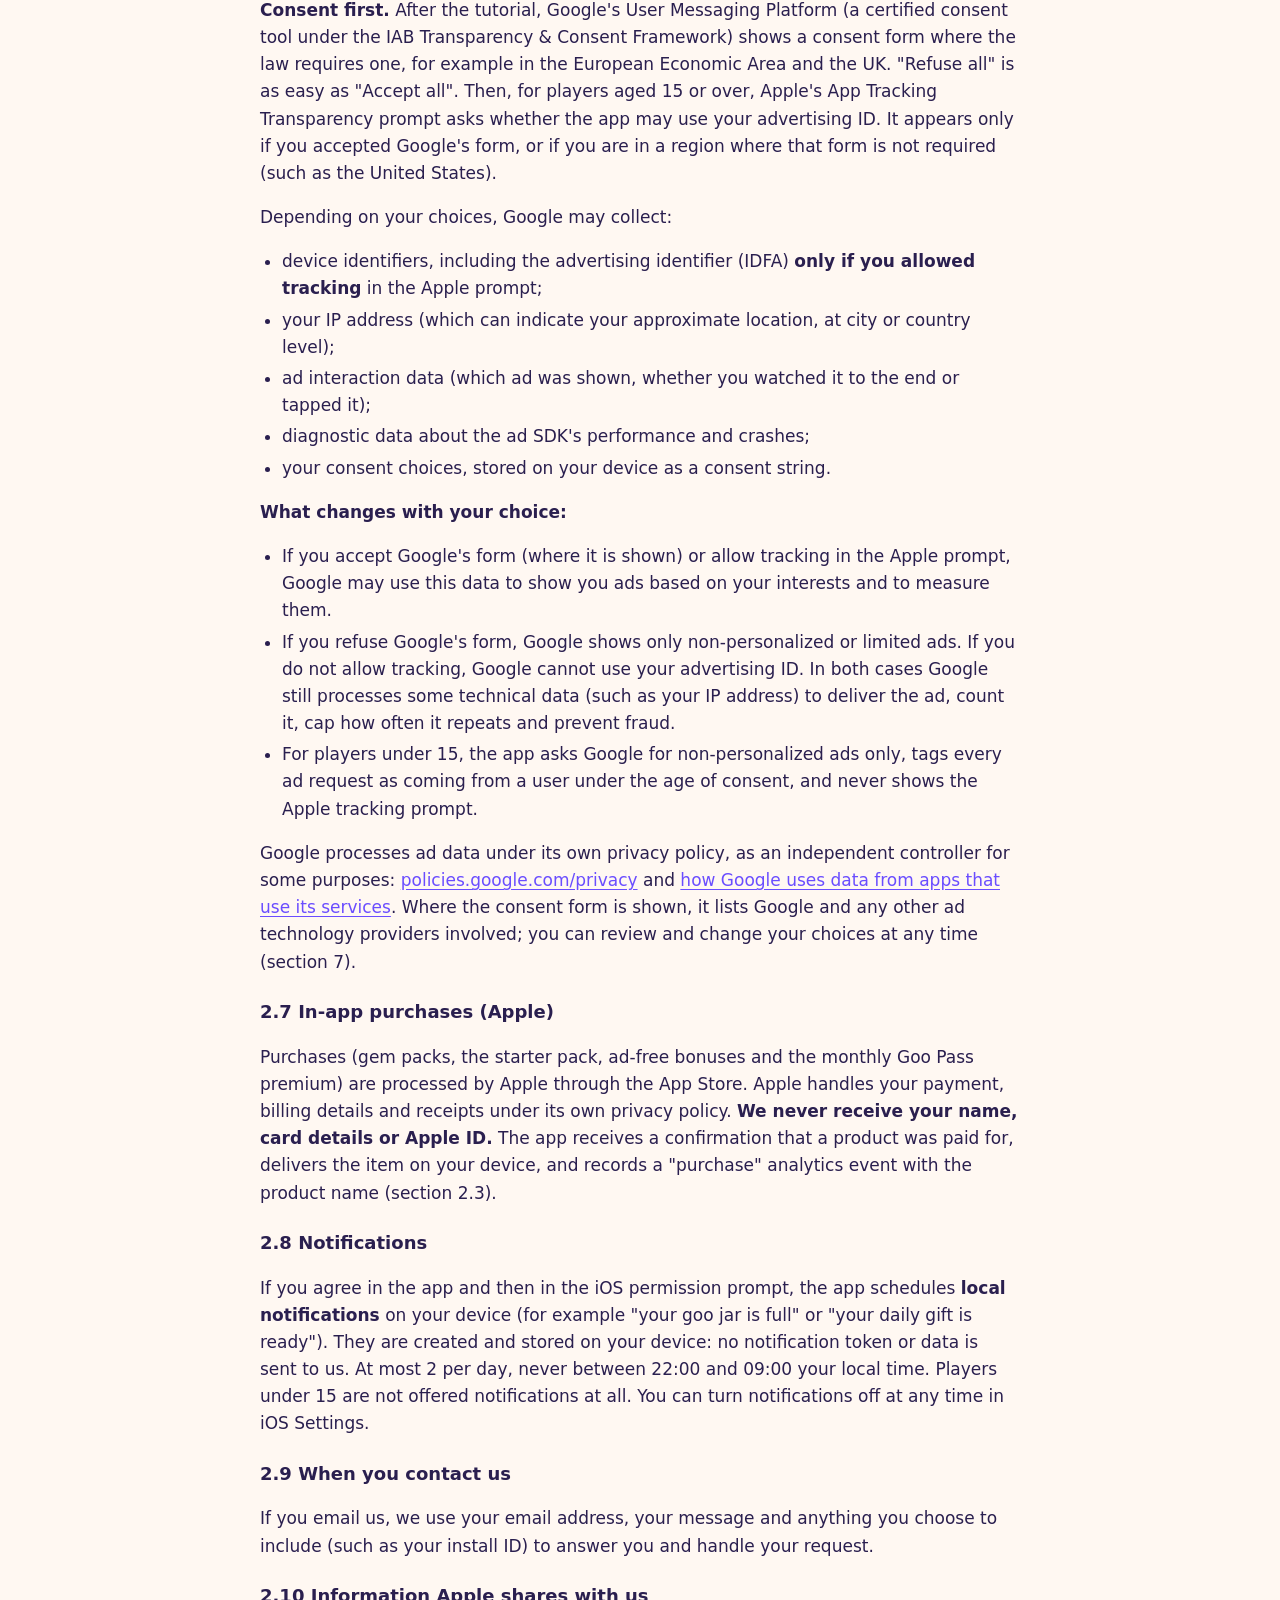
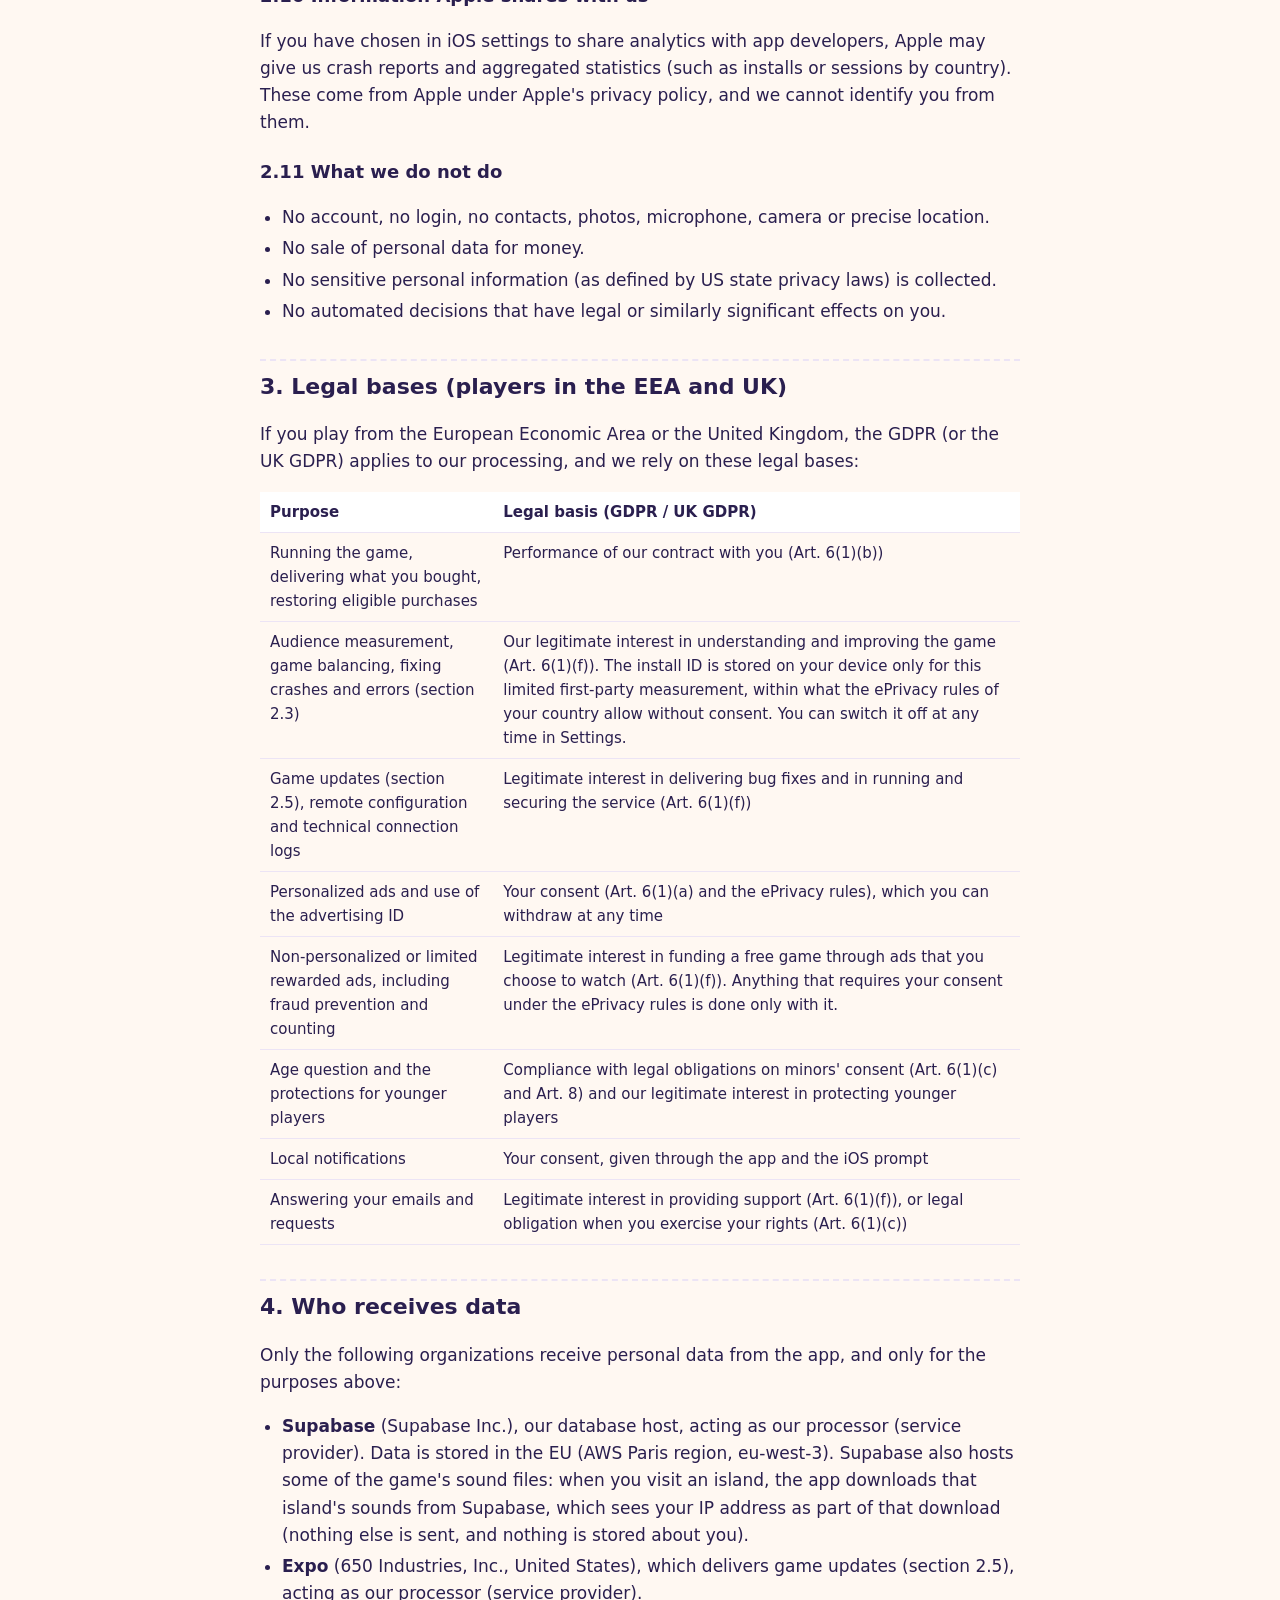
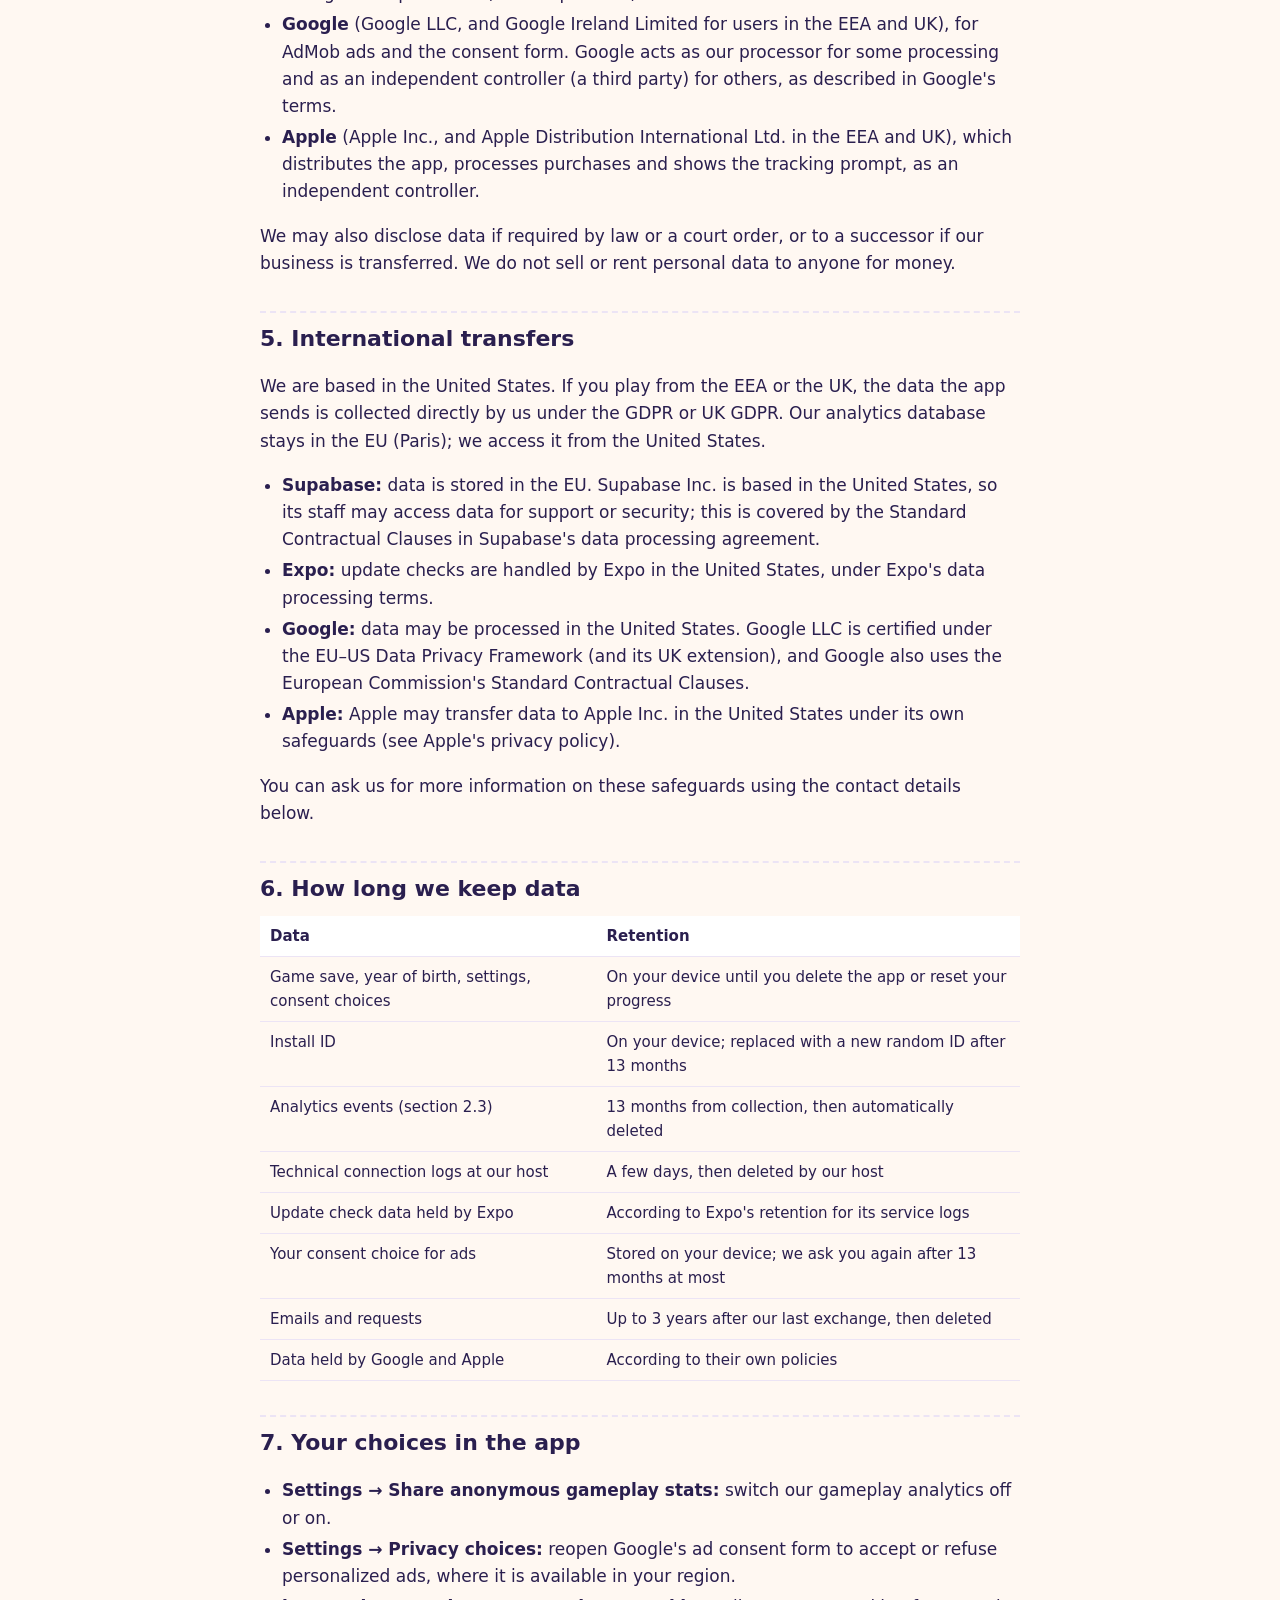
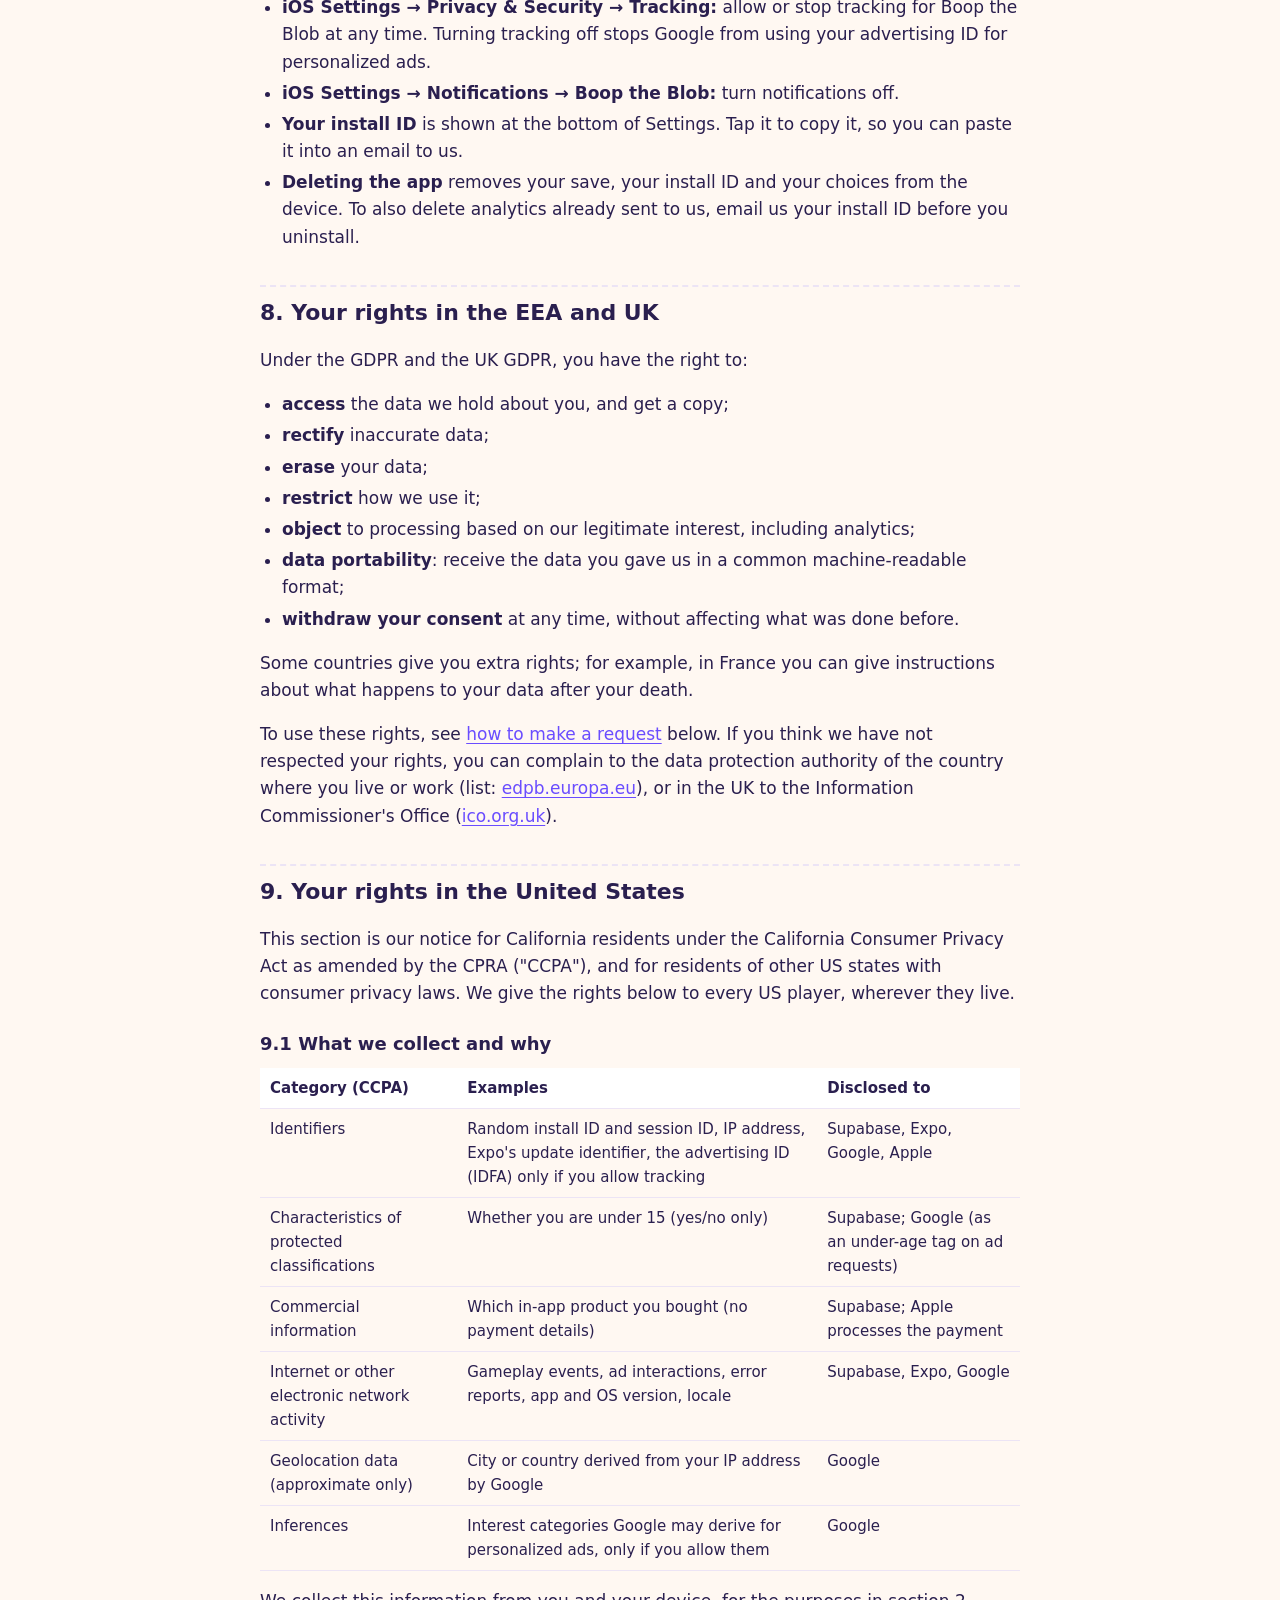
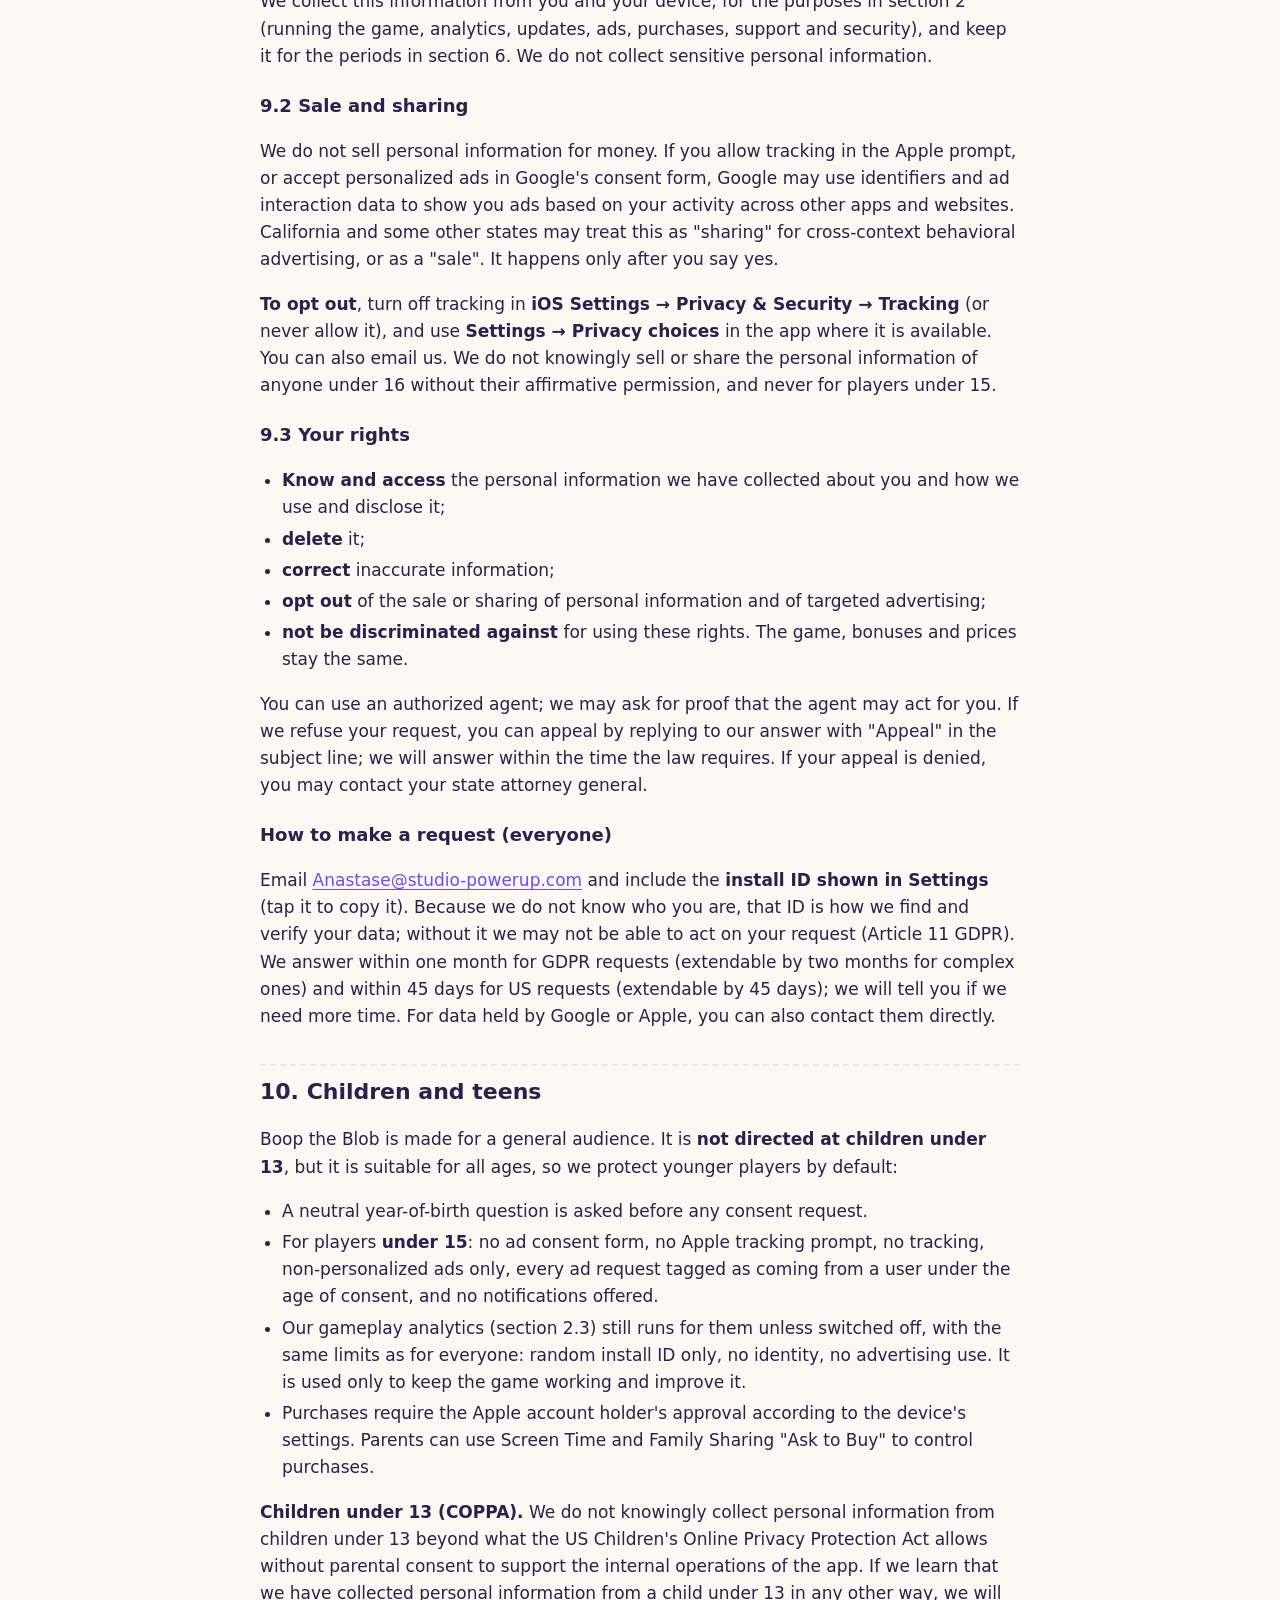
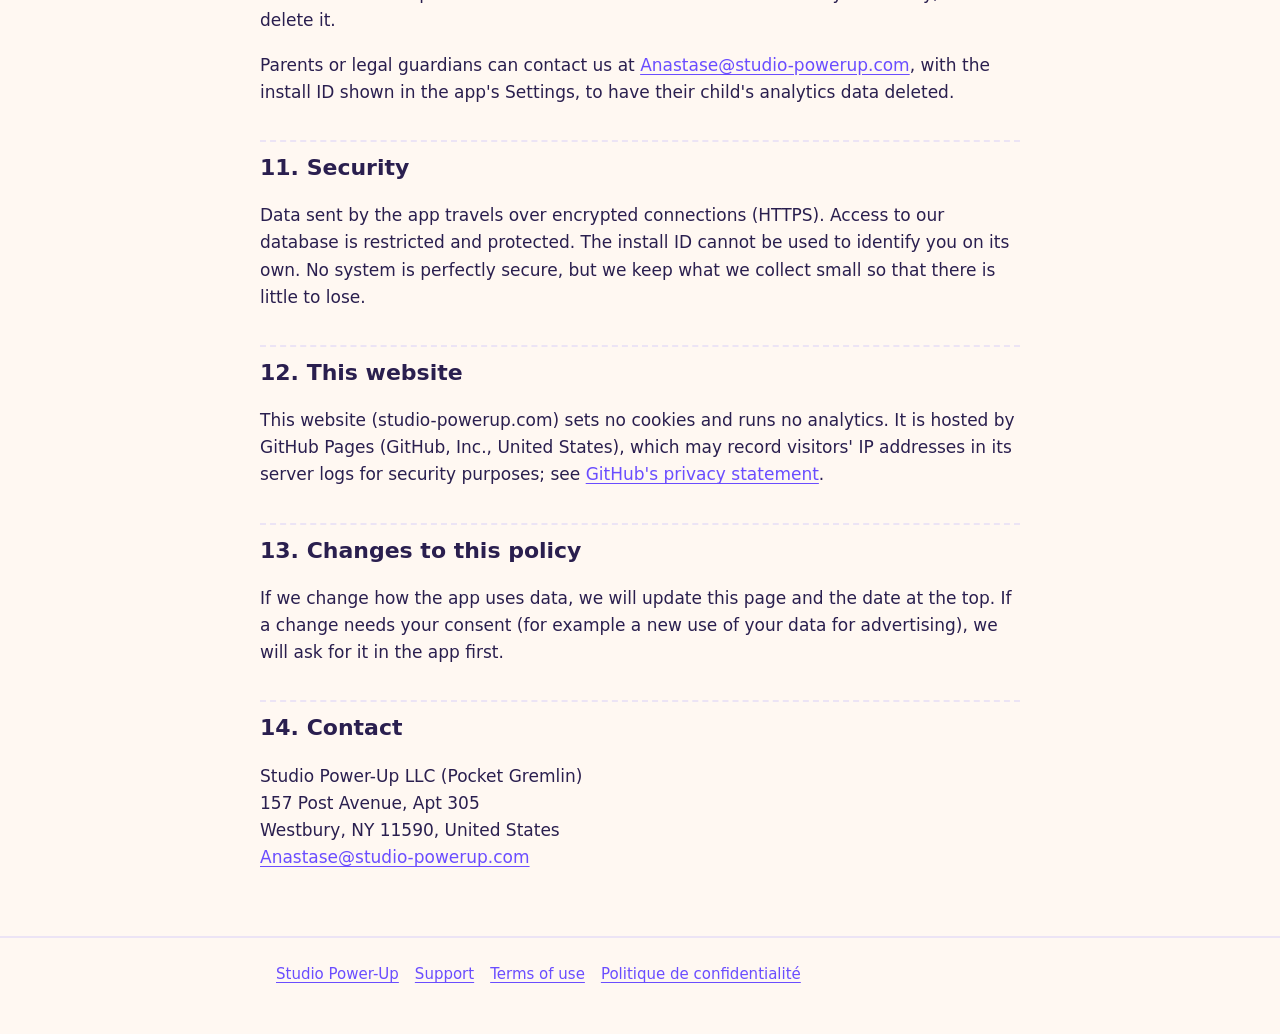
==== commit e8acc100: "Privacy: island sounds downloaded from Supabase (EN/FR)" ====
--- a/boop/privacy.html
+++ b/boop/privacy.html
@@ -152,7 +152,7 @@
   <h2 id="recipients">4. Who receives data</h2>
   <p>Only the following organizations receive personal data from the app, and only for the purposes above:</p>
   <ul>
-    <li><b>Supabase</b> (Supabase Inc.), our database host, acting as our processor (service provider). Data is stored in the EU (AWS Paris region, eu-west-3).</li>
+    <li><b>Supabase</b> (Supabase Inc.), our database host, acting as our processor (service provider). Data is stored in the EU (AWS Paris region, eu-west-3). Supabase also hosts some of the game's sound files: when you visit an island, the app downloads that island's sounds from Supabase, which sees your IP address as part of that download (nothing else is sent, and nothing is stored about you).</li>
     <li><b>Expo</b> (650 Industries, Inc., United States), which delivers game updates (section 2.5), acting as our processor (service provider).</li>
     <li><b>Google</b> (Google LLC, and Google Ireland Limited for users in the EEA and UK), for AdMob ads and the consent form. Google acts as our processor for some processing and as an independent controller (a third party) for others, as described in Google's terms.</li>
     <li><b>Apple</b> (Apple Inc., and Apple Distribution International Ltd. in the EEA and UK), which distributes the app, processes purchases and shows the tracking prompt, as an independent controller.</li>
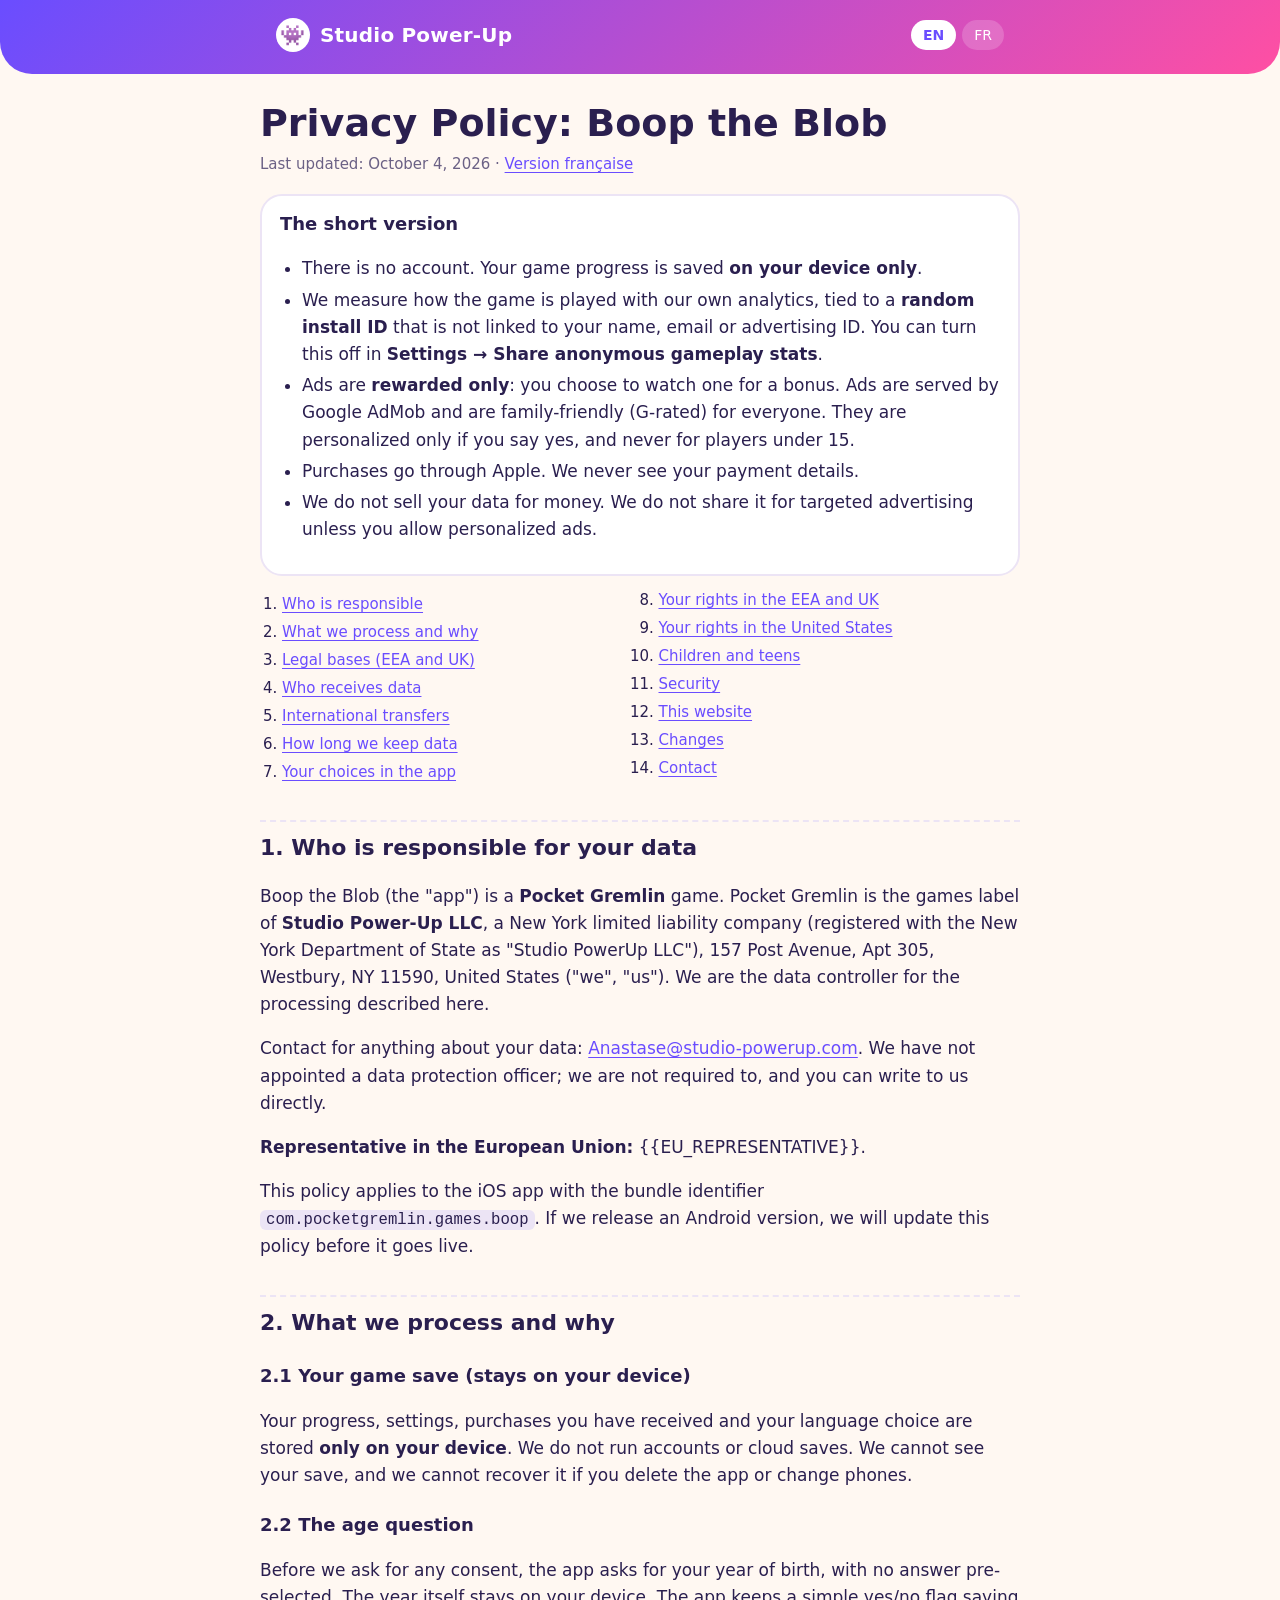
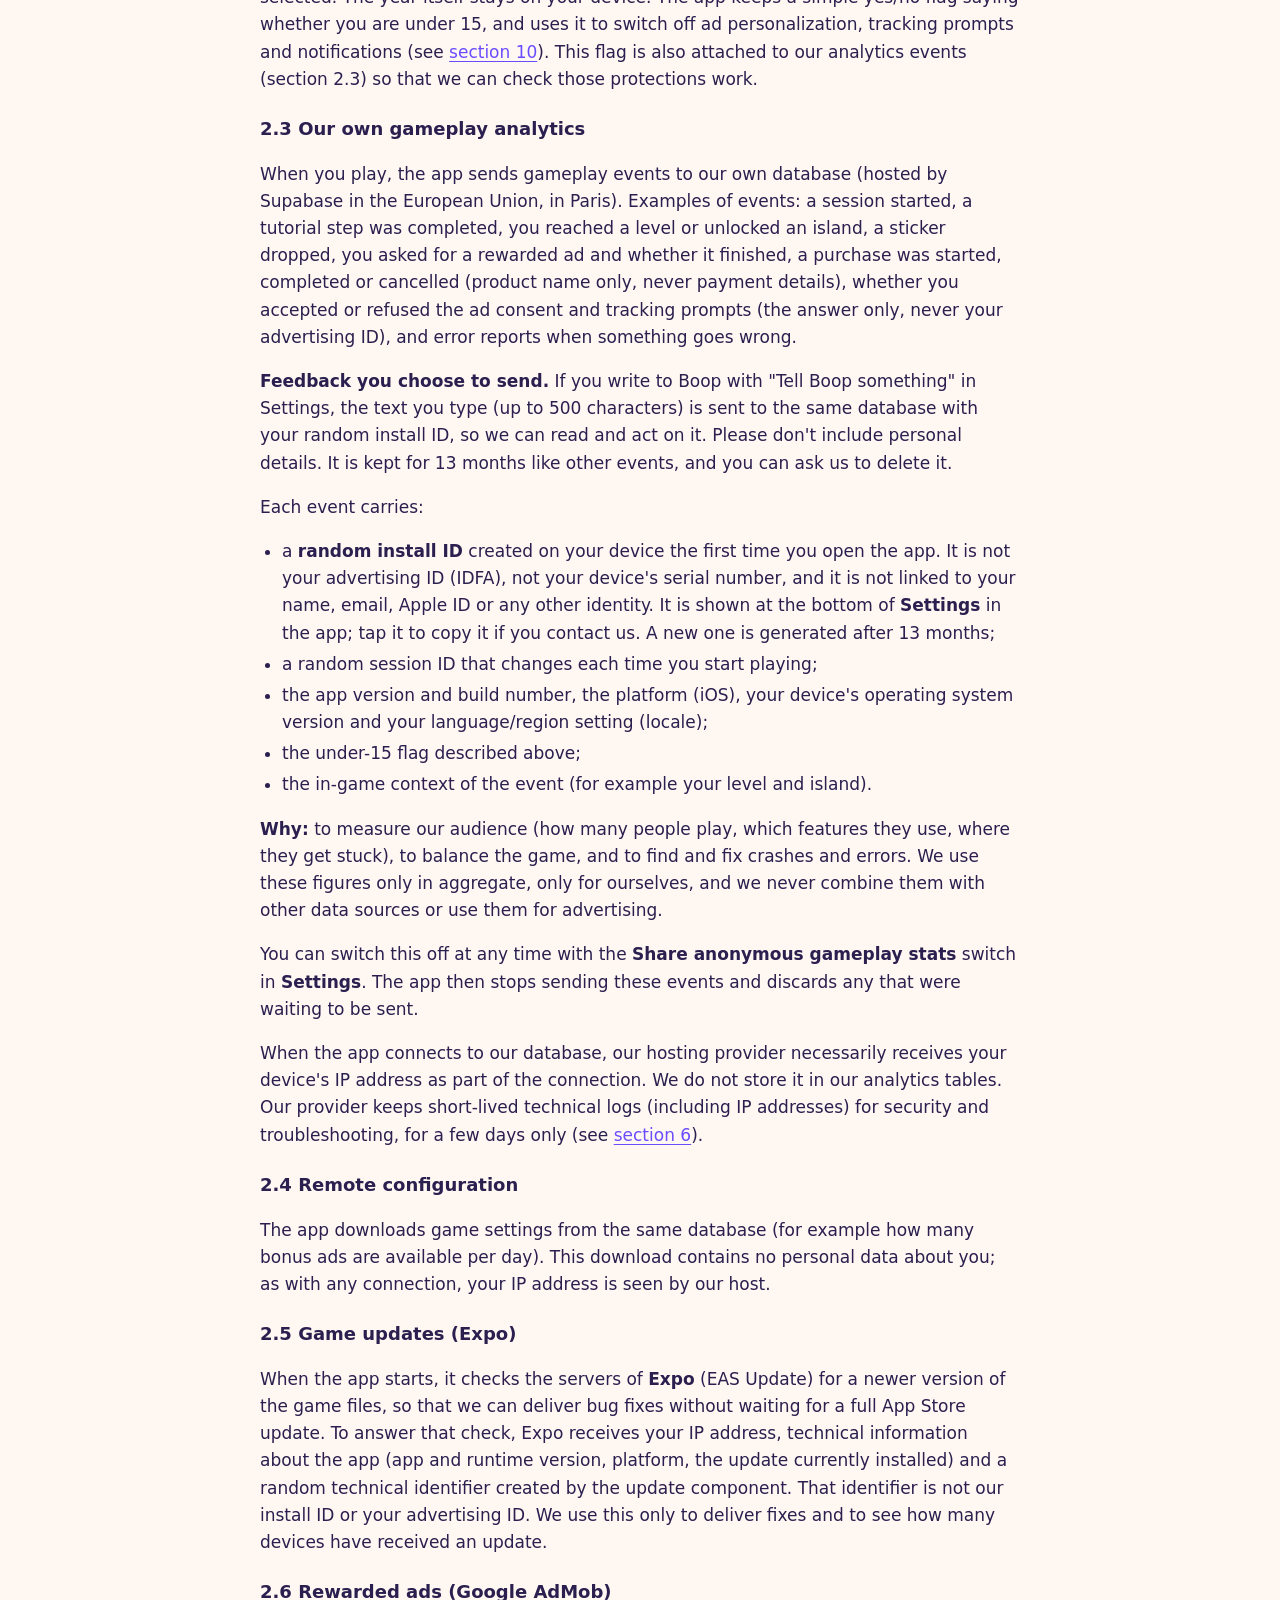
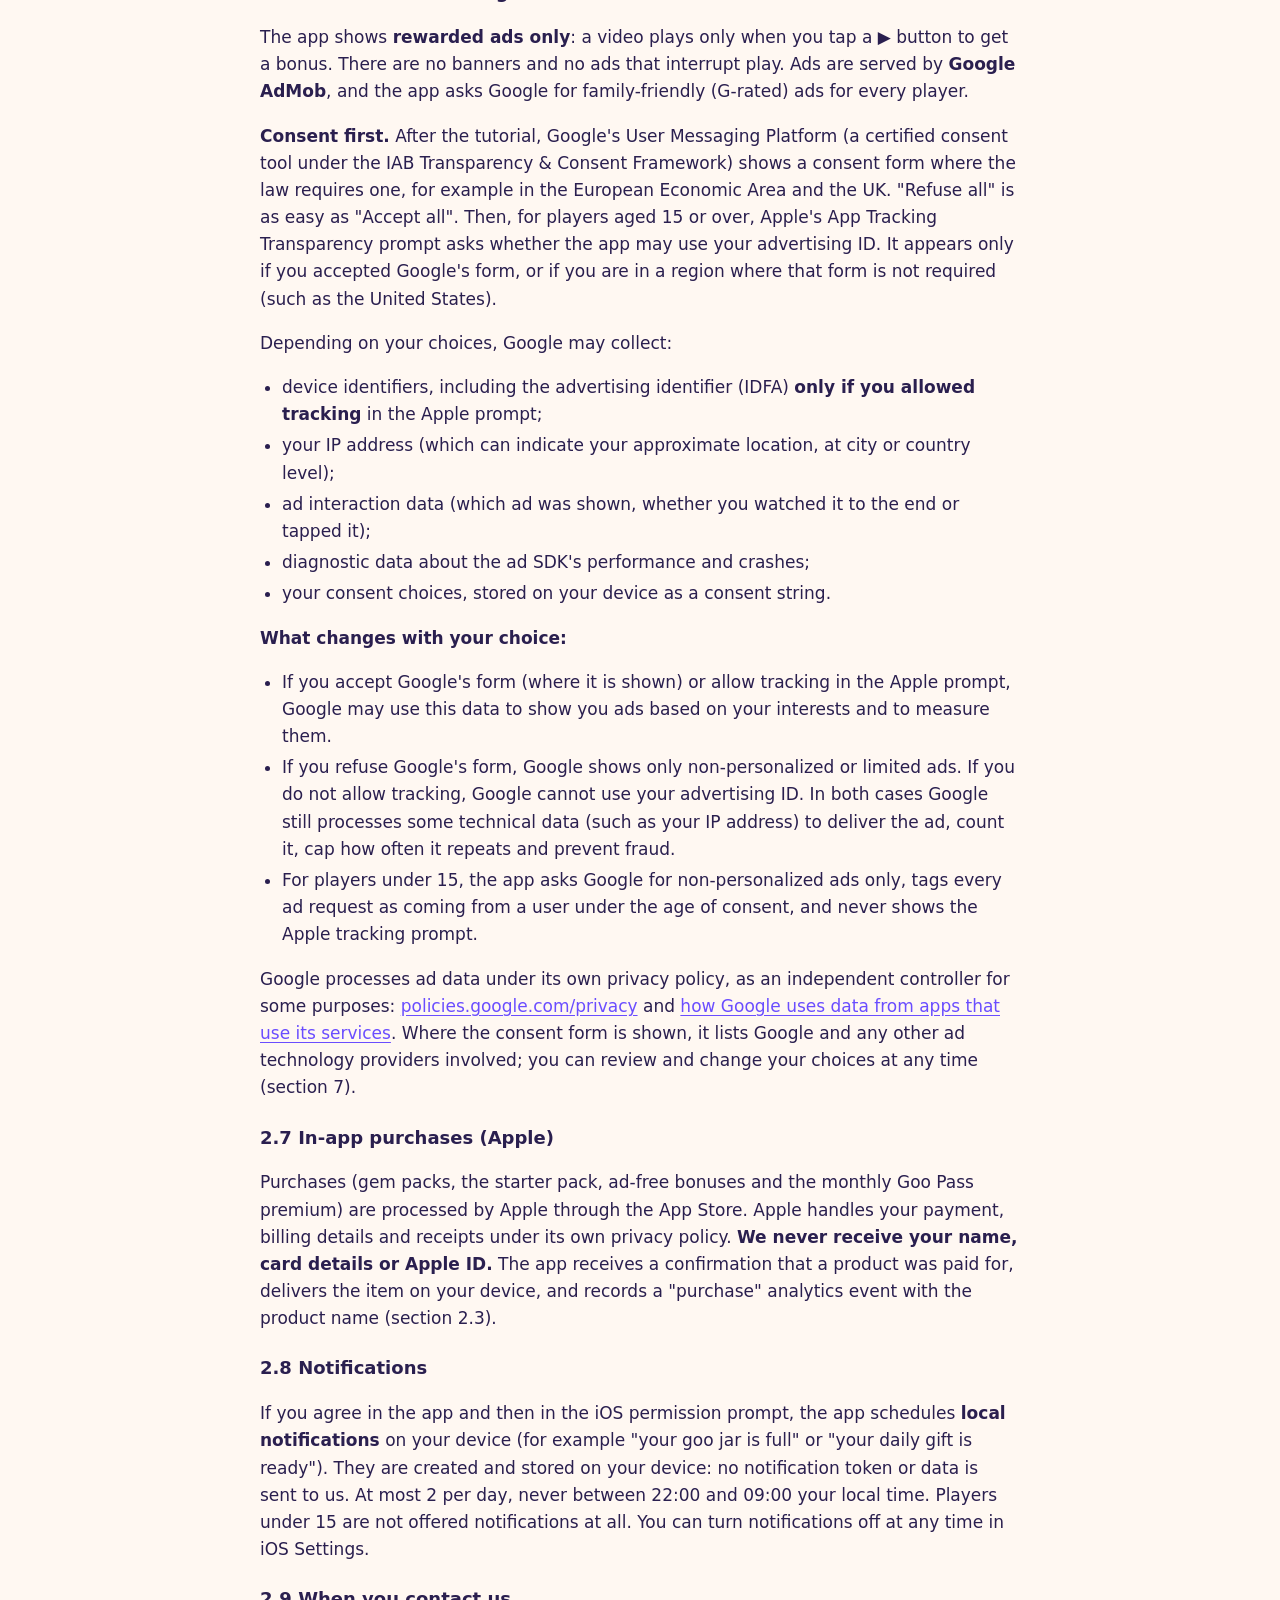
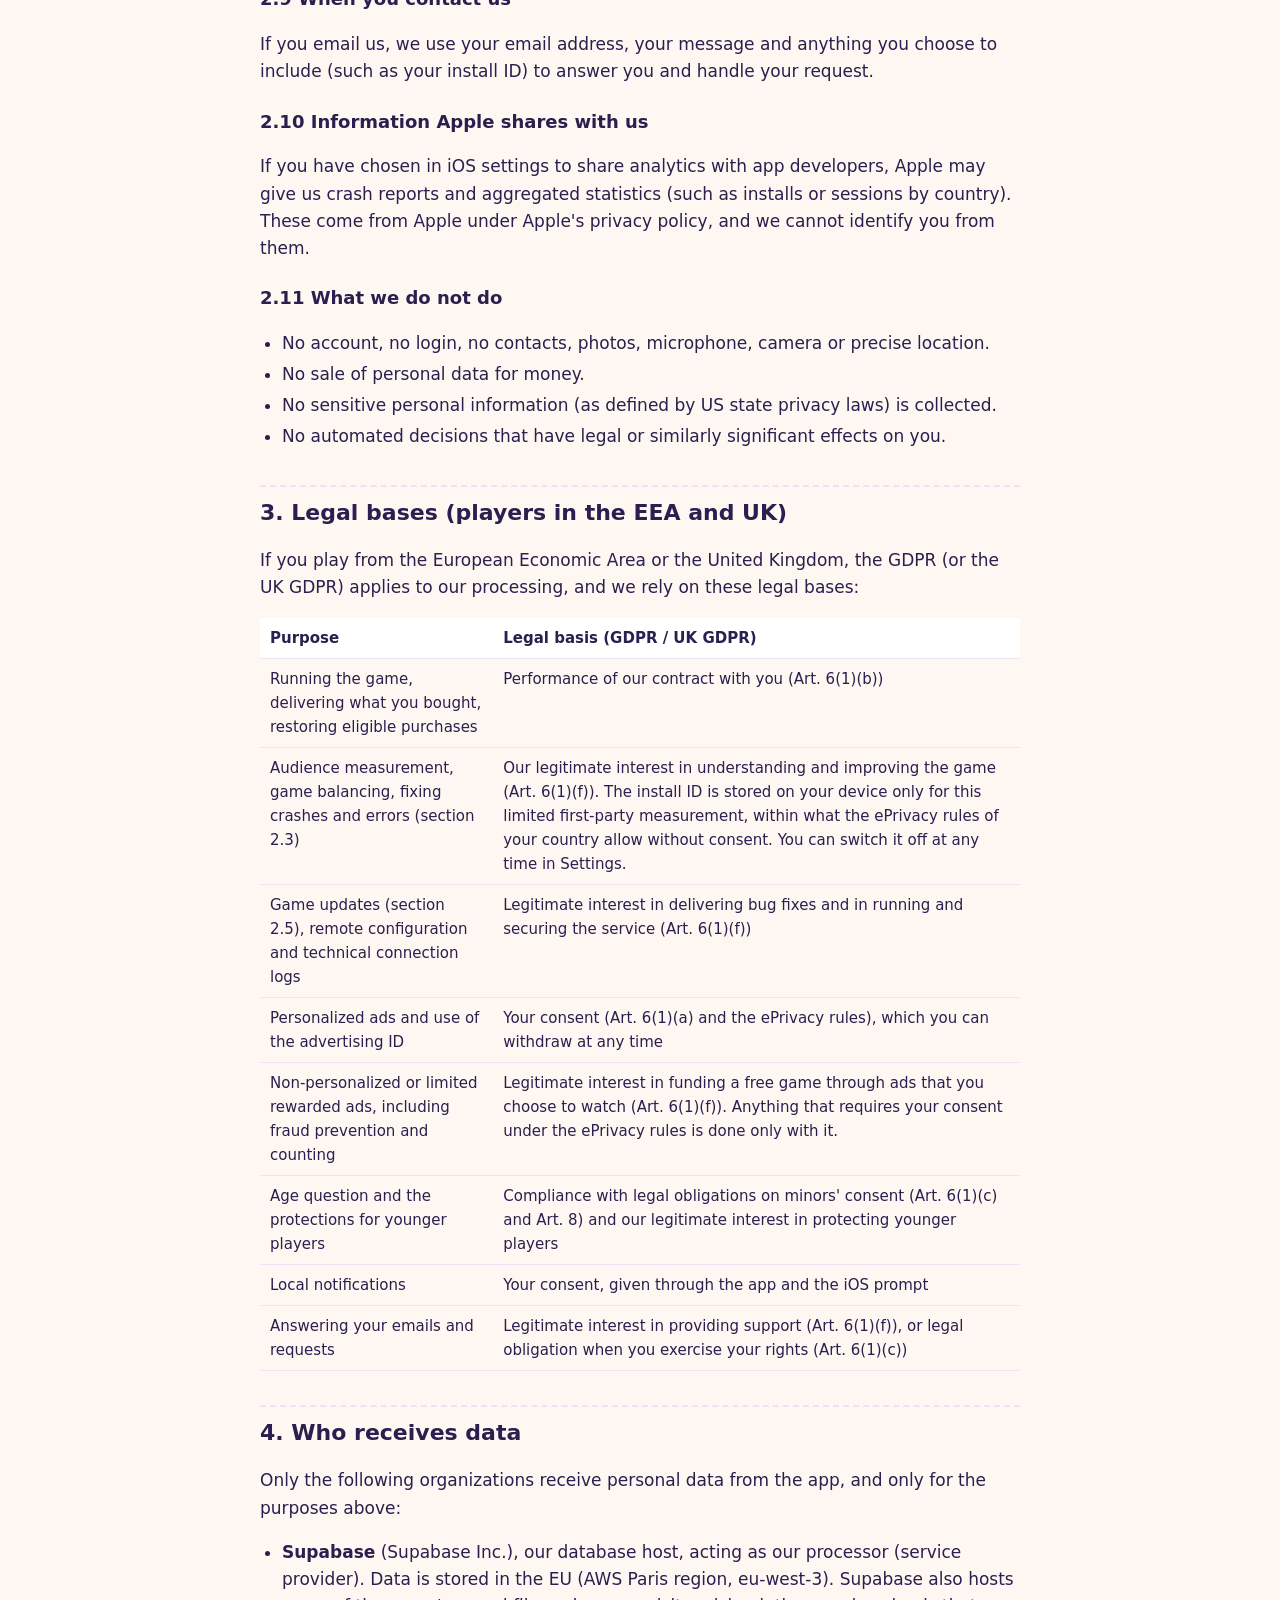
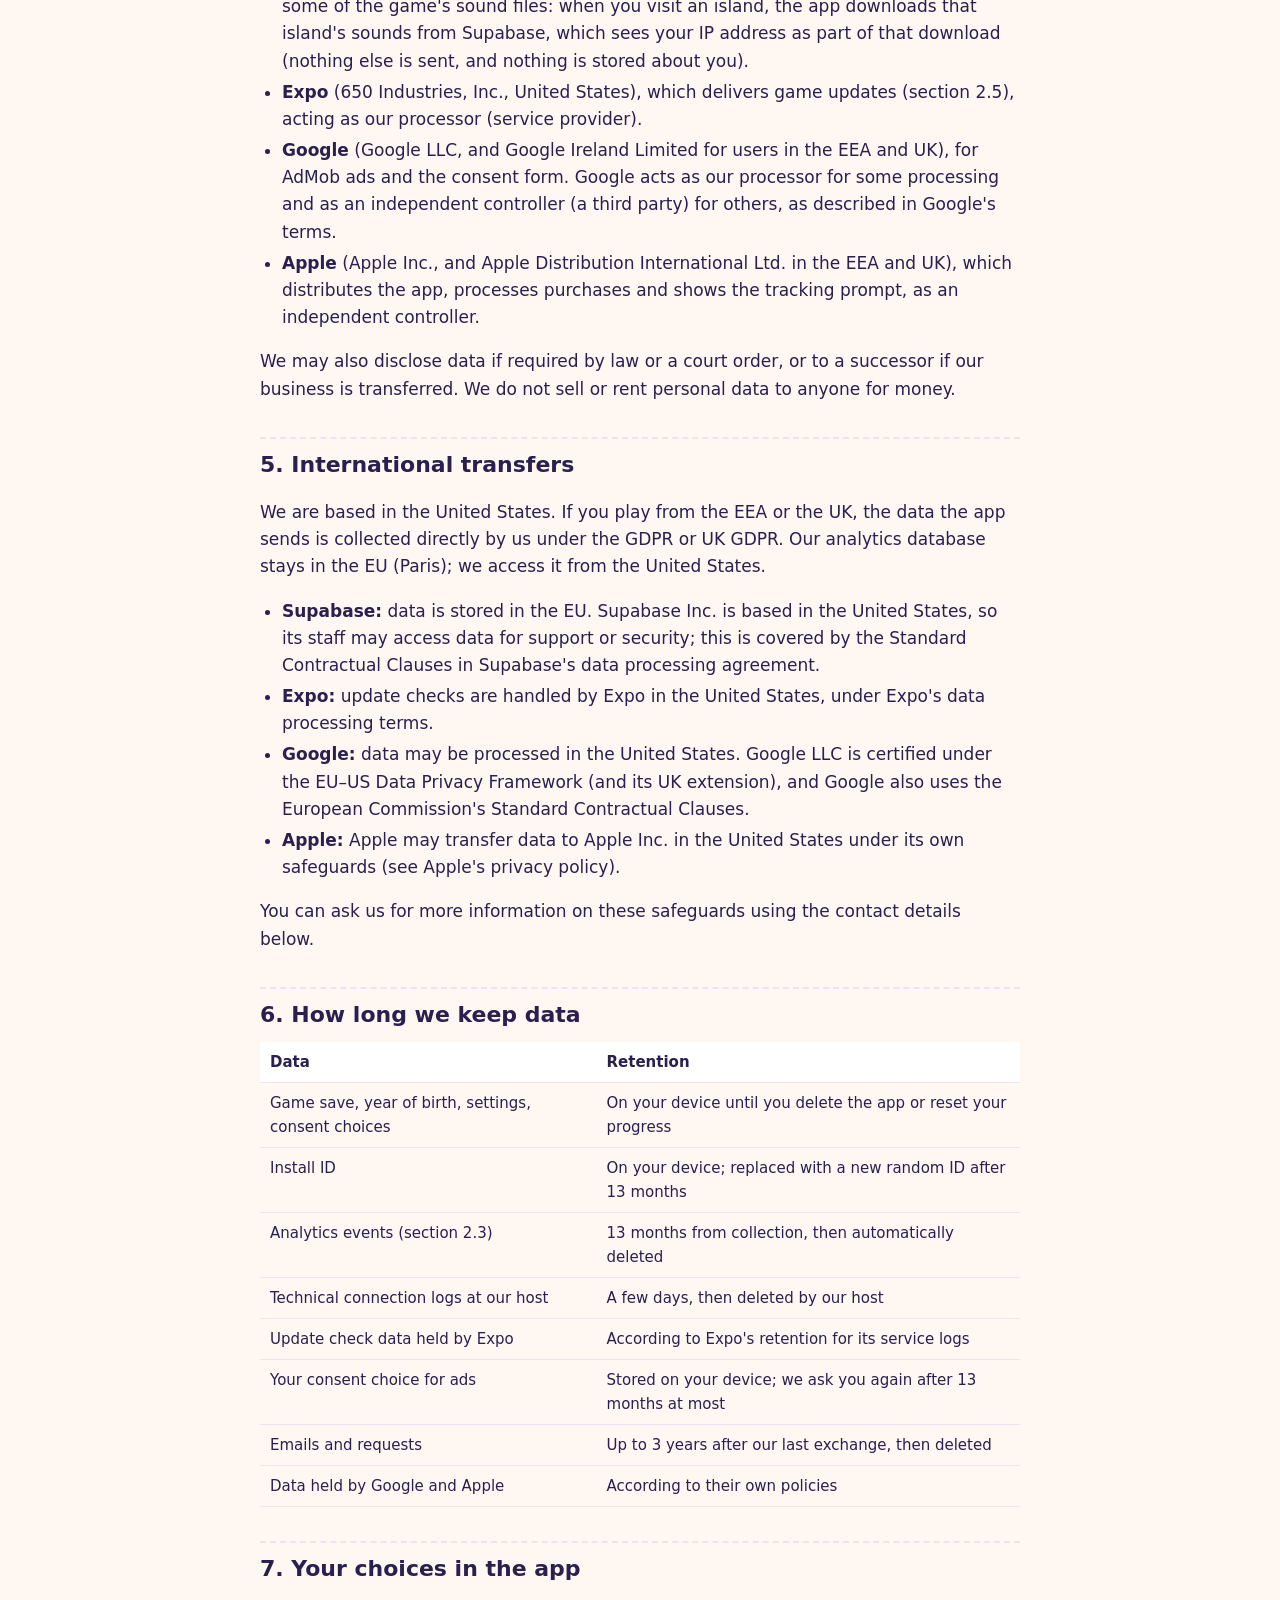
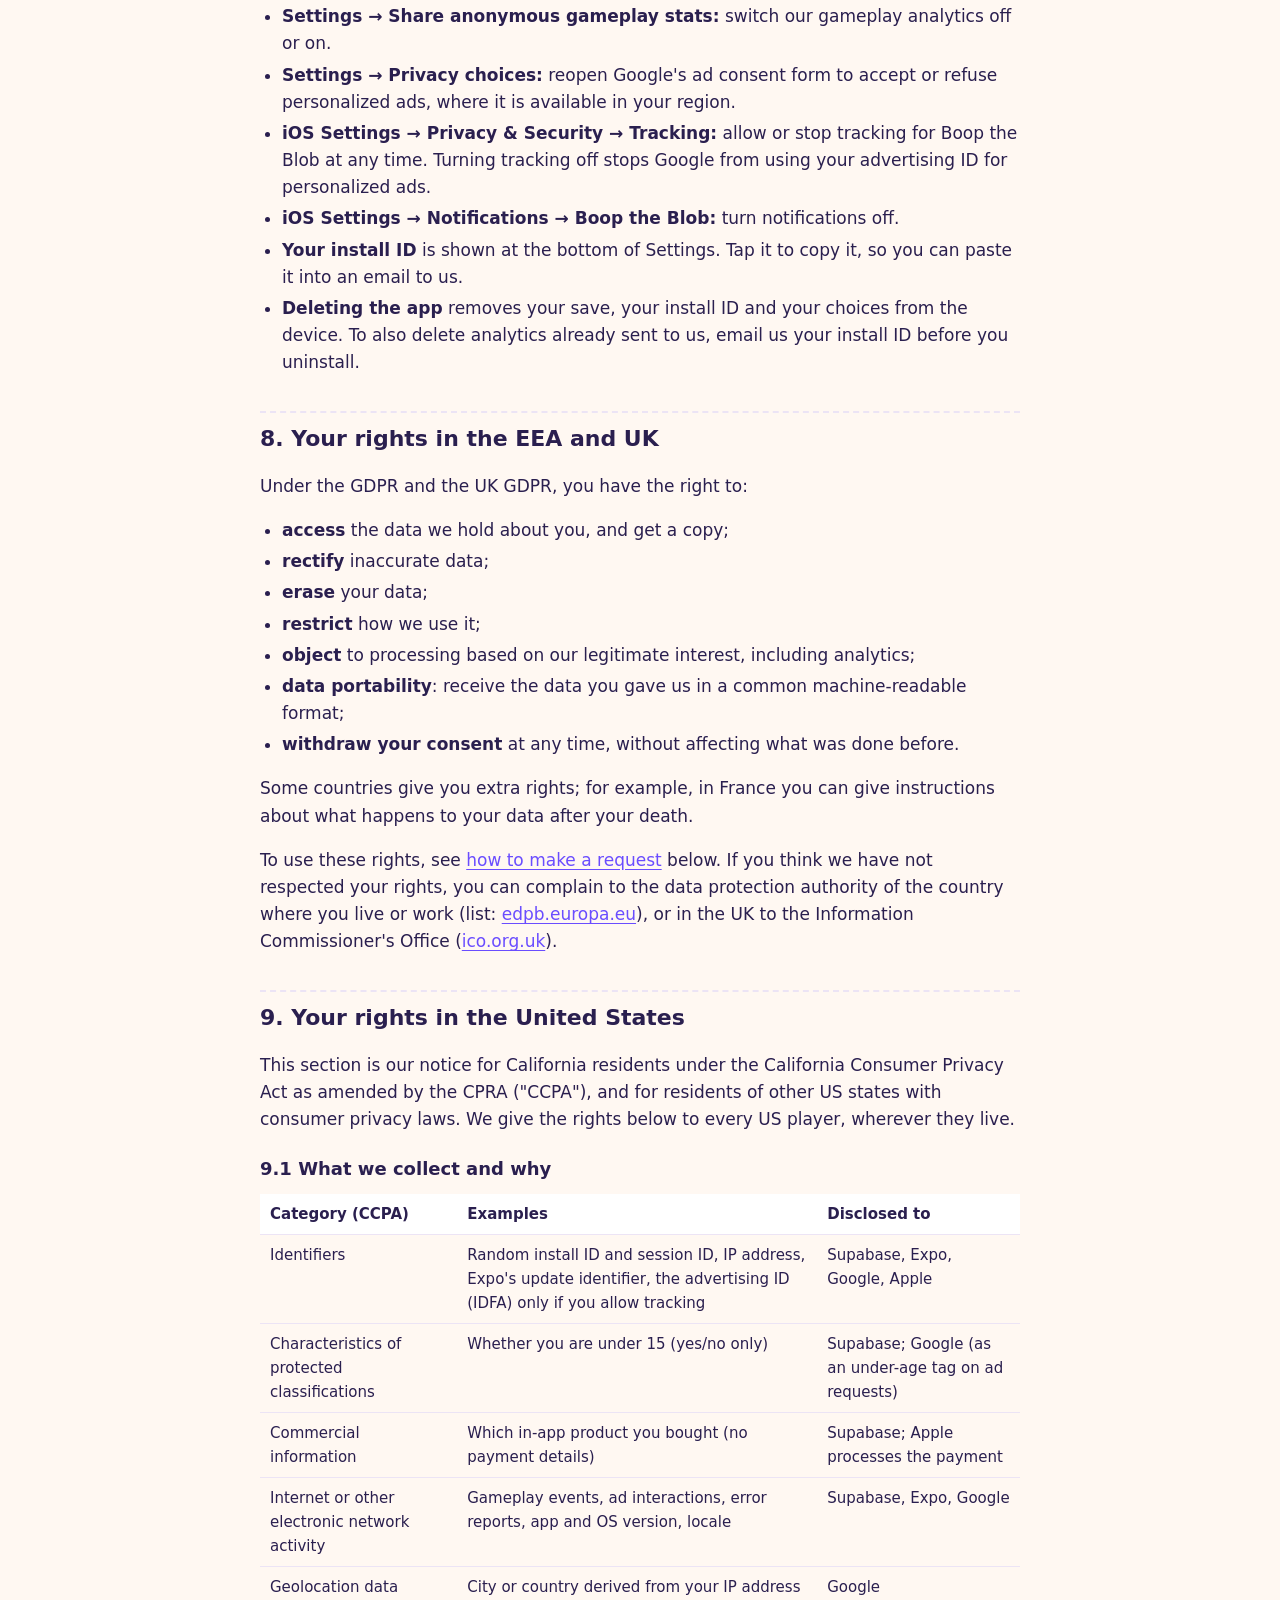
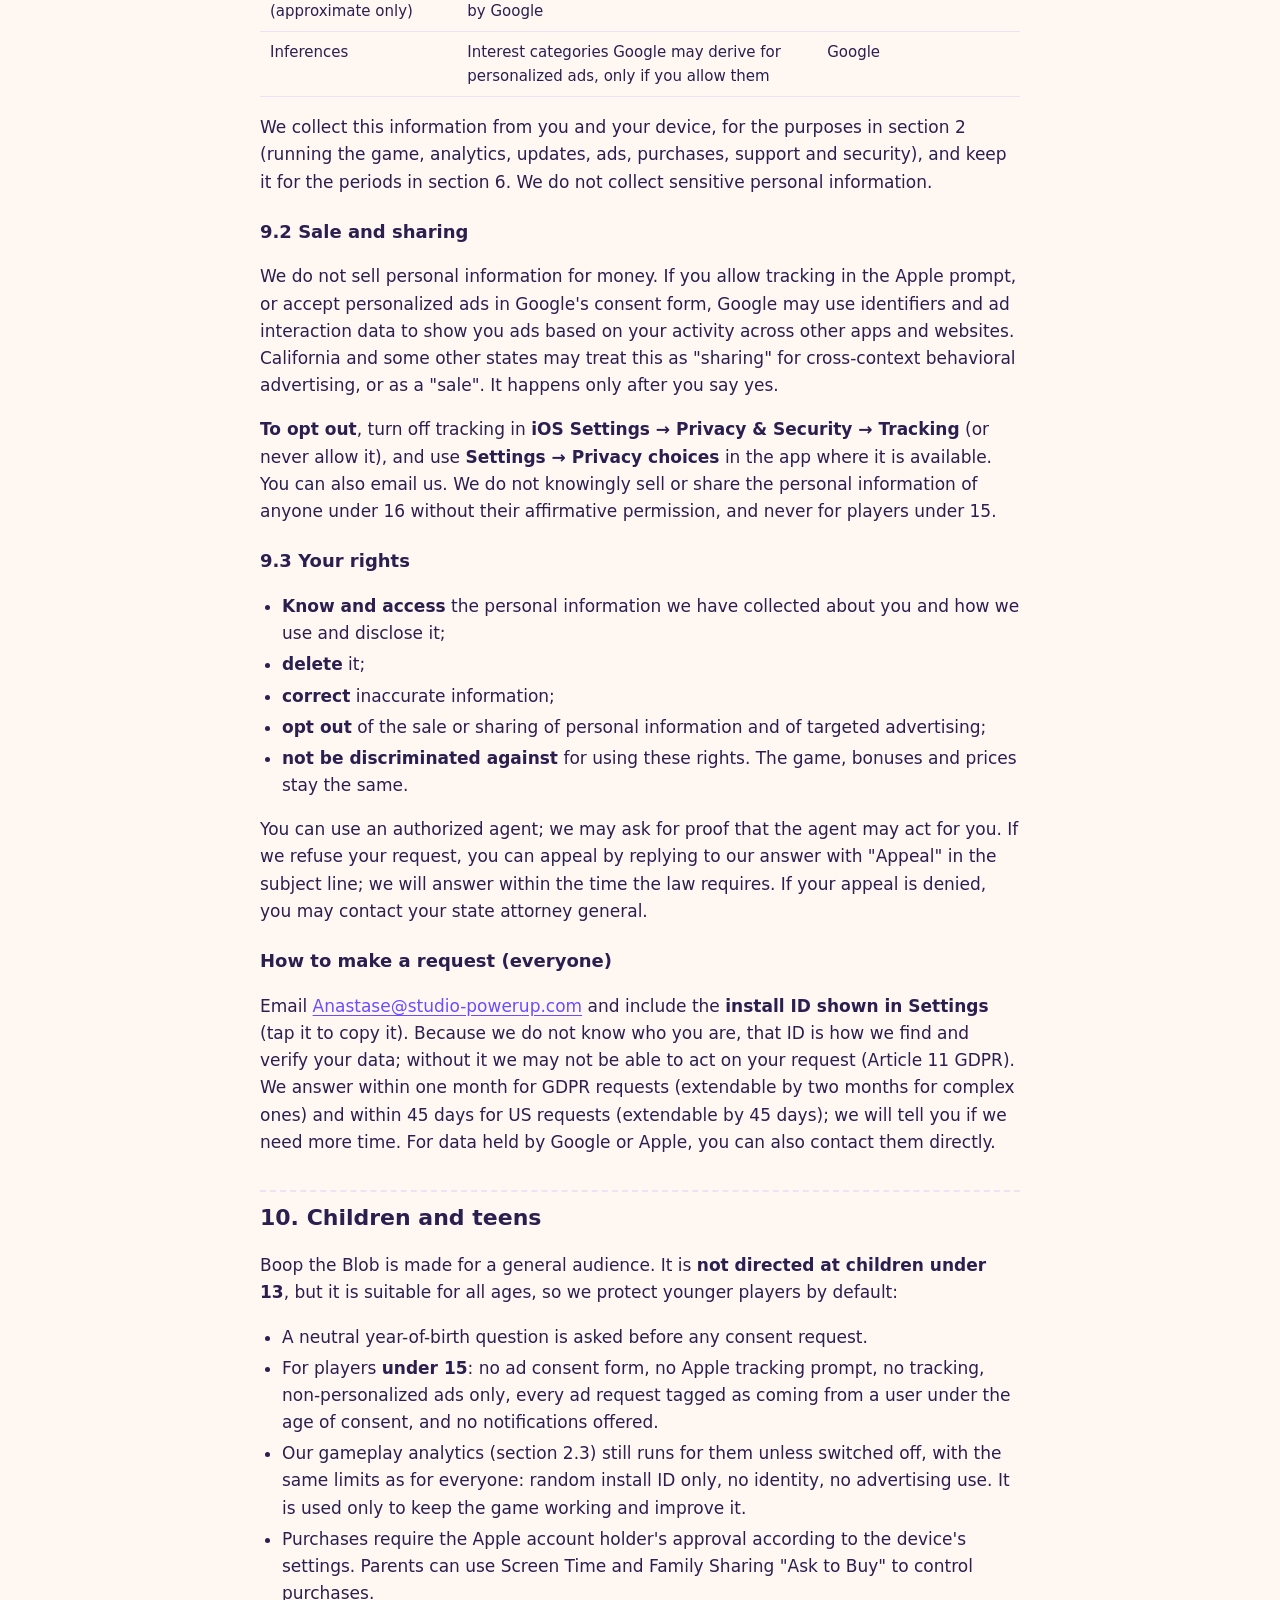
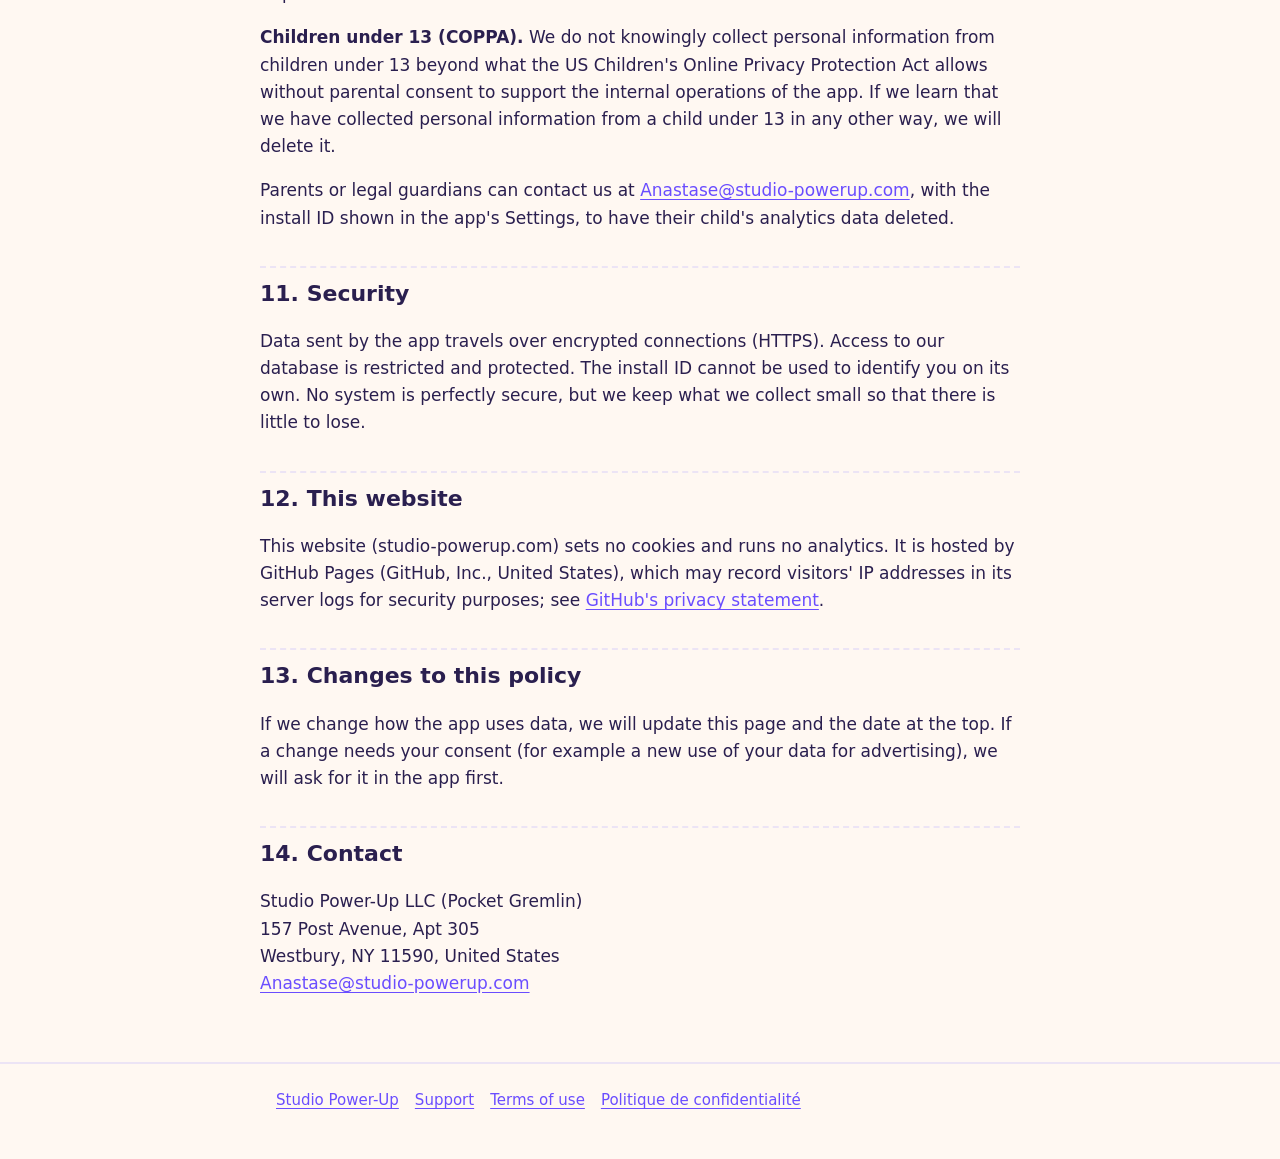
==== commit c6c03cf4: "Privacy: in-game feedback text (EN/FR)" ====
--- a/boop/privacy.html
+++ b/boop/privacy.html
@@ -74,6 +74,7 @@
 
   <h3>2.3 Our own gameplay analytics</h3>
   <p>When you play, the app sends gameplay events to our own database (hosted by Supabase in the European Union, in Paris). Examples of events: a session started, a tutorial step was completed, you reached a level or unlocked an island, a sticker dropped, you asked for a rewarded ad and whether it finished, a purchase was started, completed or cancelled (product name only, never payment details), whether you accepted or refused the ad consent and tracking prompts (the answer only, never your advertising ID), and error reports when something goes wrong.</p>
+  <p><b>Feedback you choose to send.</b> If you write to Boop with "Tell Boop something" in Settings, the text you type (up to 500 characters) is sent to the same database with your random install ID, so we can read and act on it. Please don't include personal details. It is kept for 13 months like other events, and you can ask us to delete it.</p>
   <p>Each event carries:</p>
   <ul>
     <li>a <b>random install ID</b> created on your device the first time you open the app. It is not your advertising ID (IDFA), not your device's serial number, and it is not linked to your name, email, Apple ID or any other identity. It is shown at the bottom of <b>Settings</b> in the app; tap it to copy it if you contact us. A new one is generated after 13 months;</li>
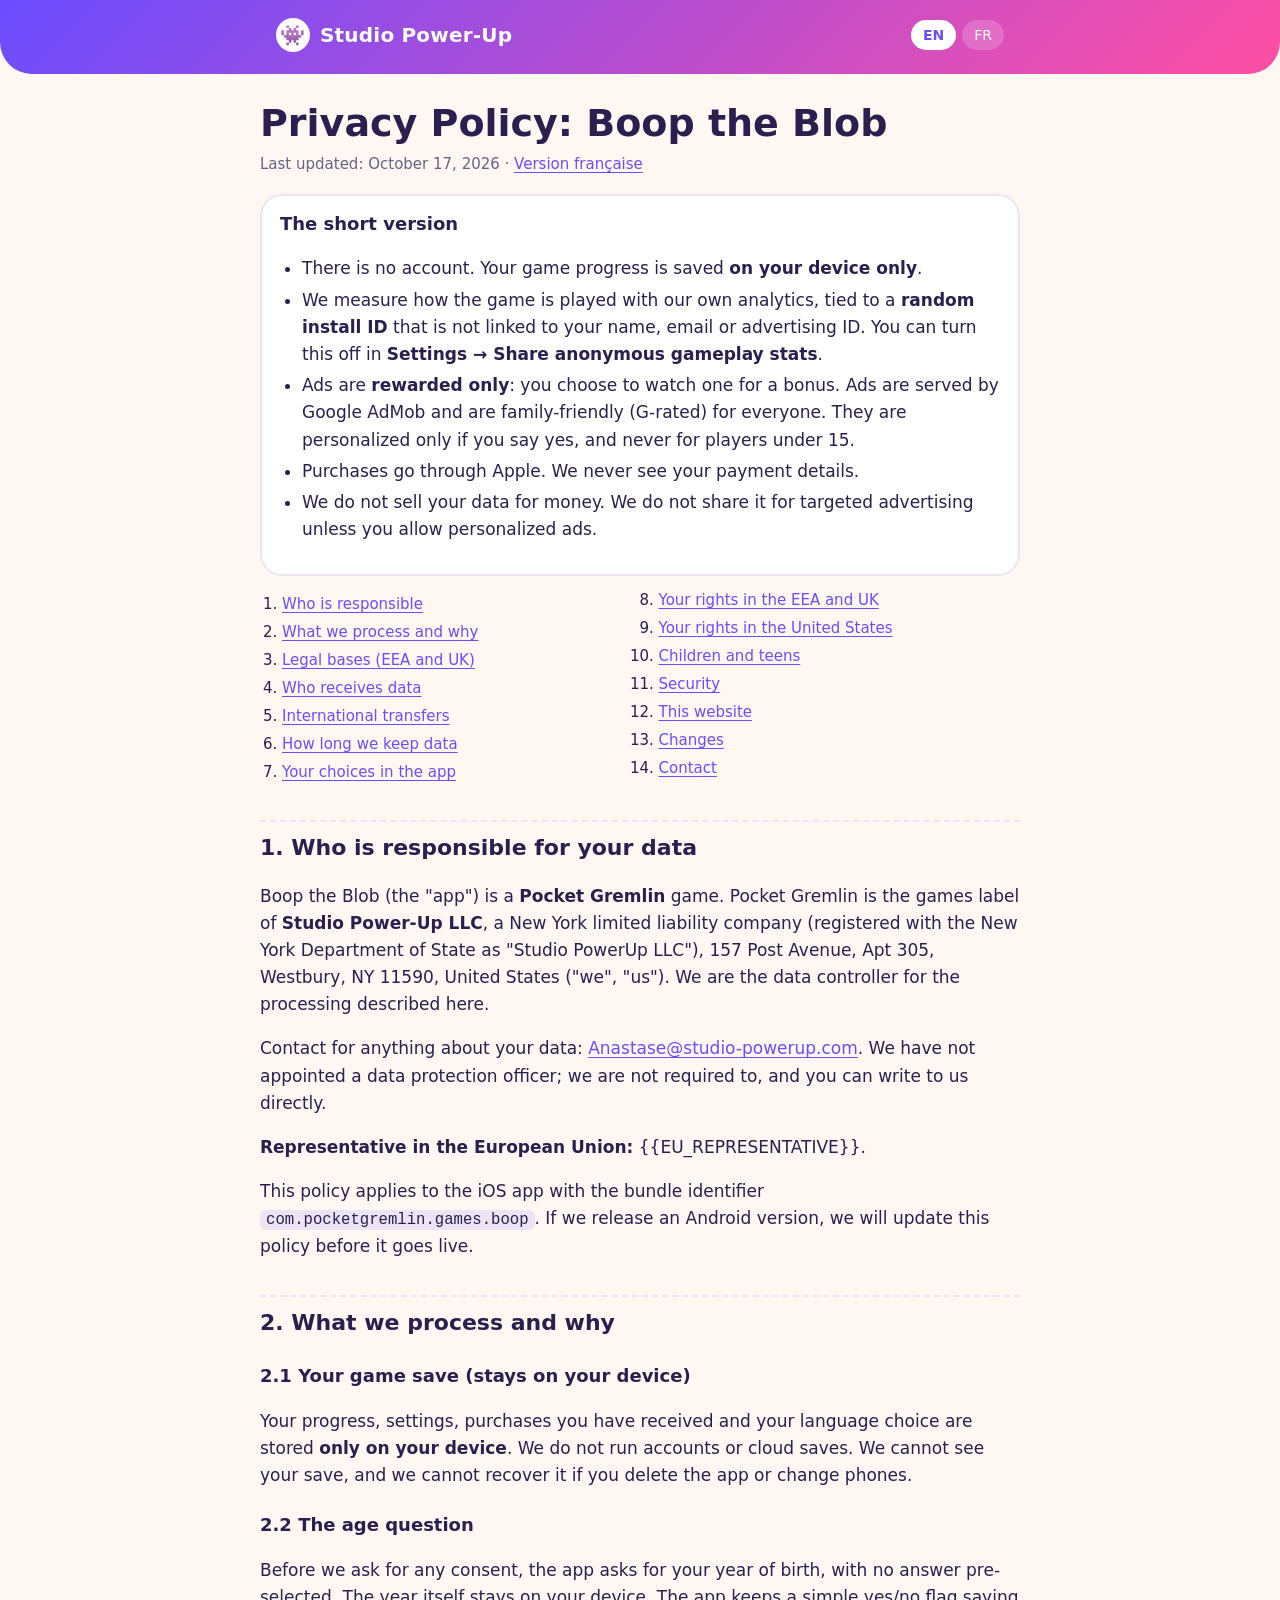
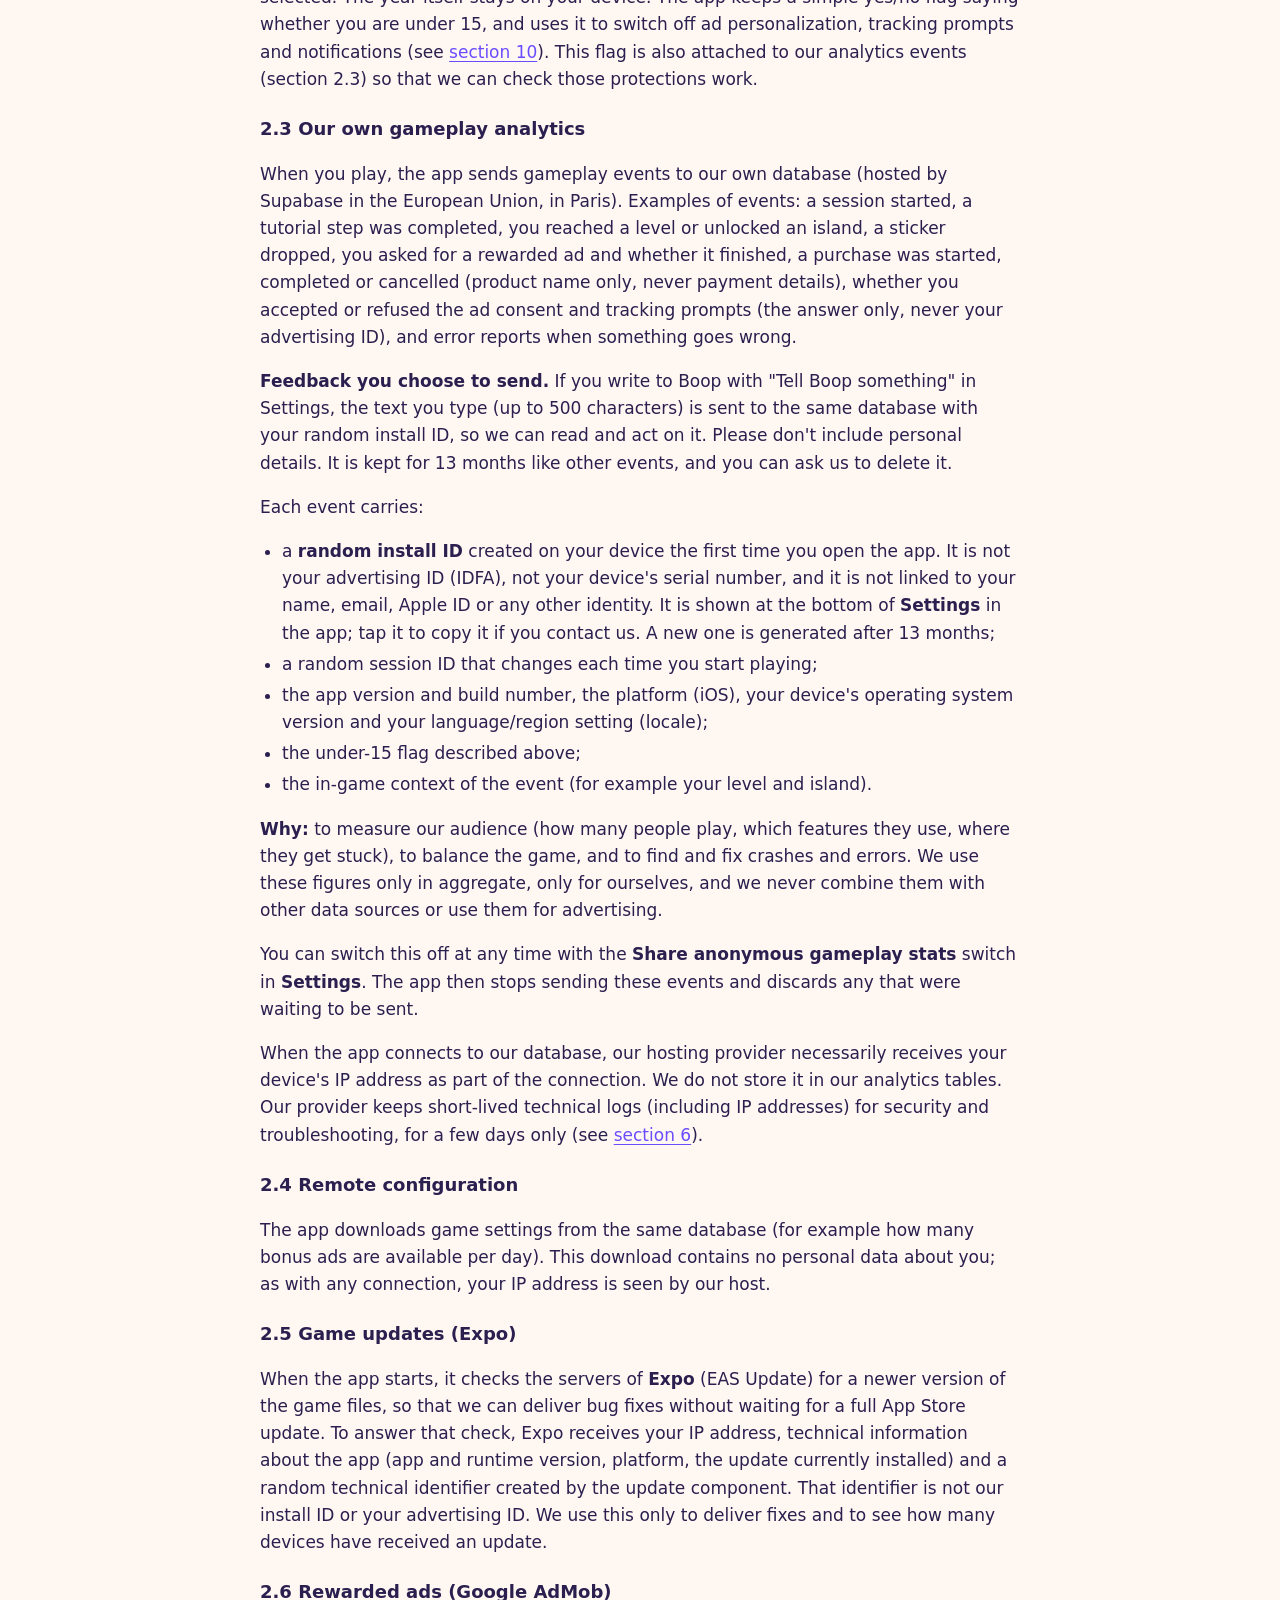
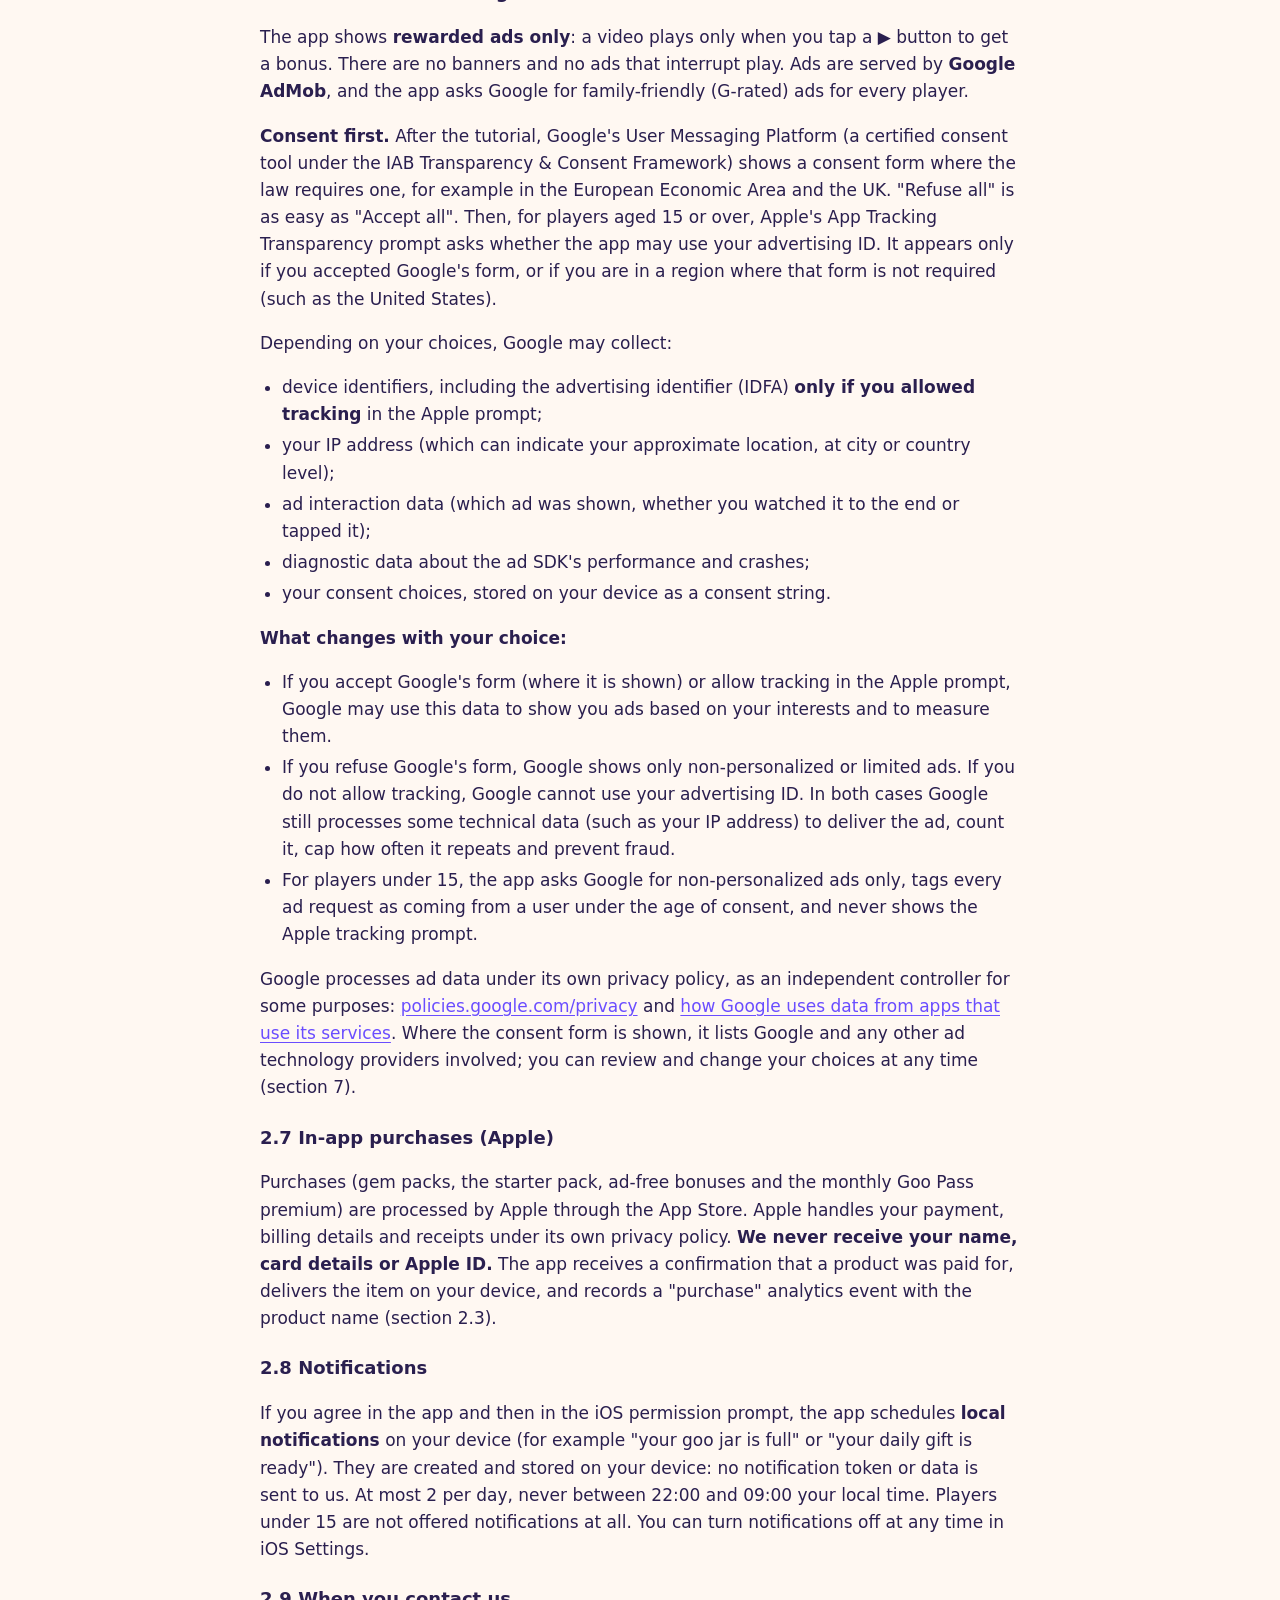
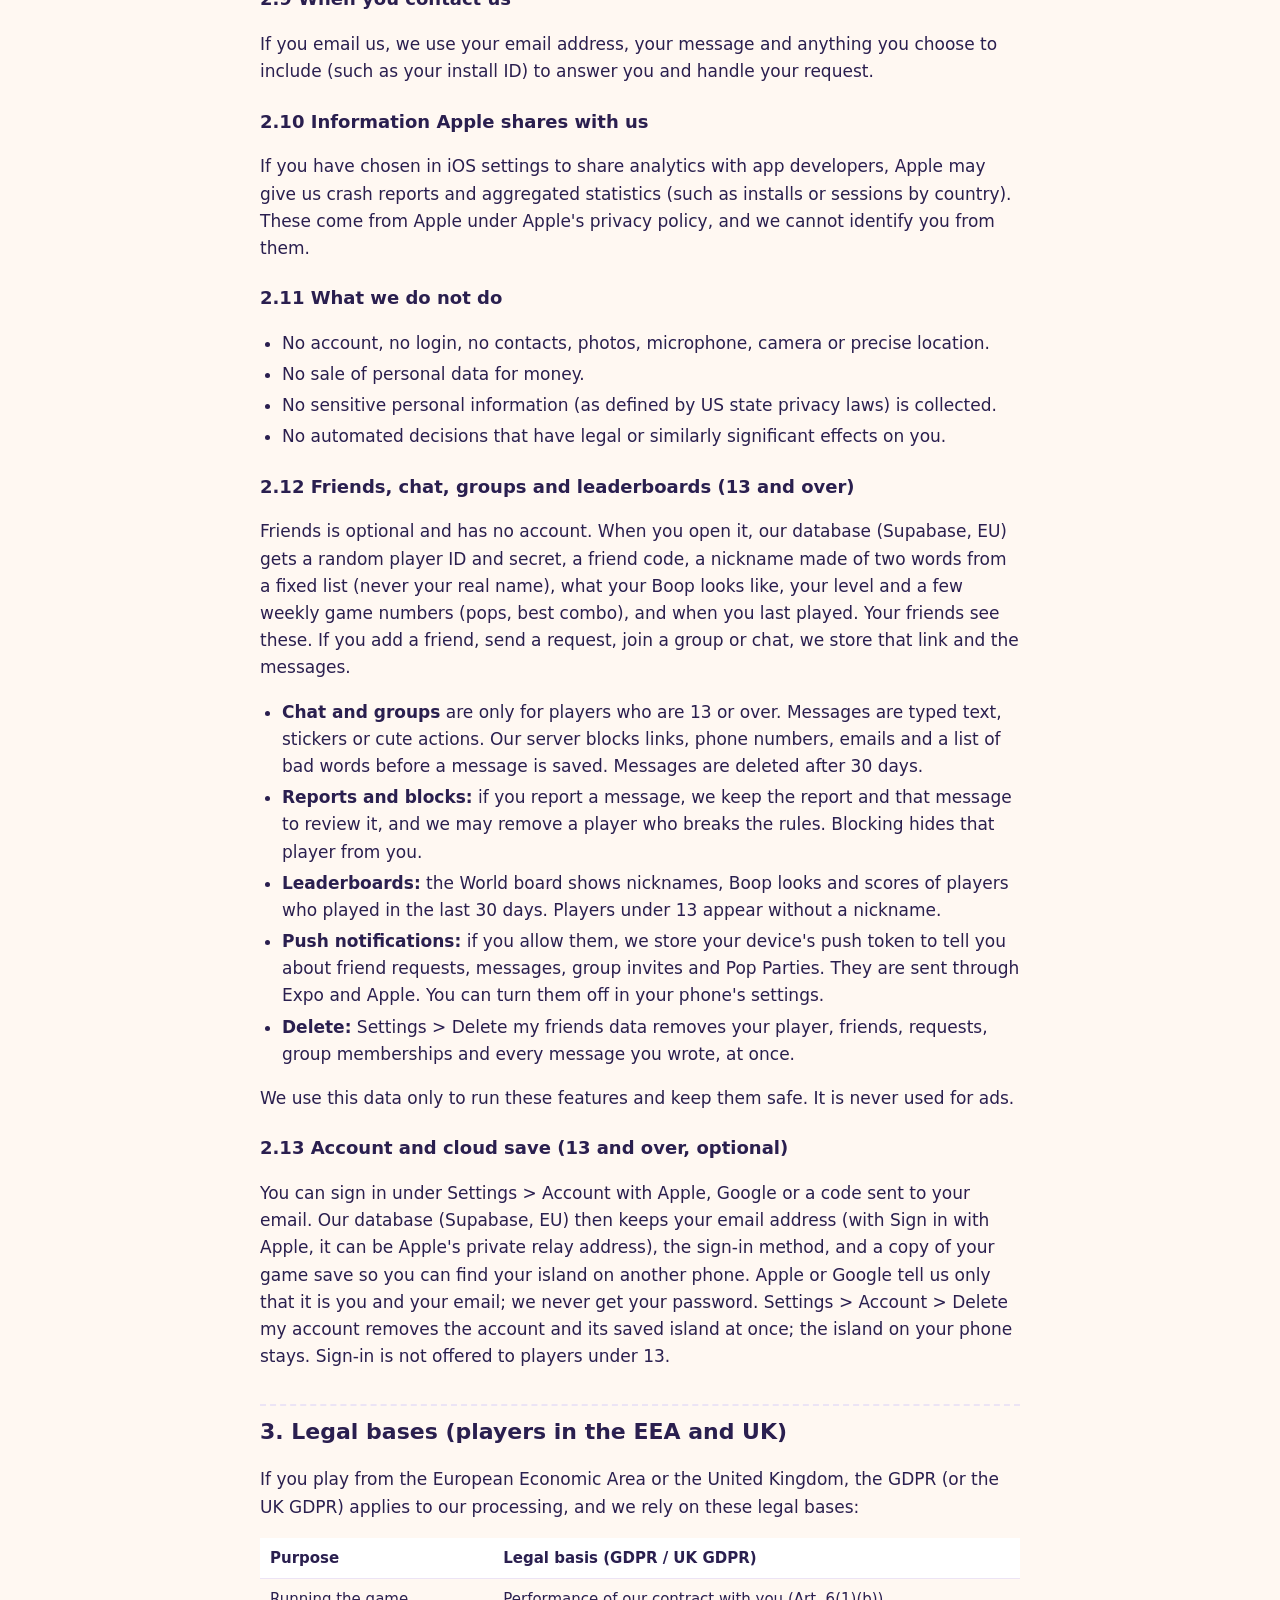
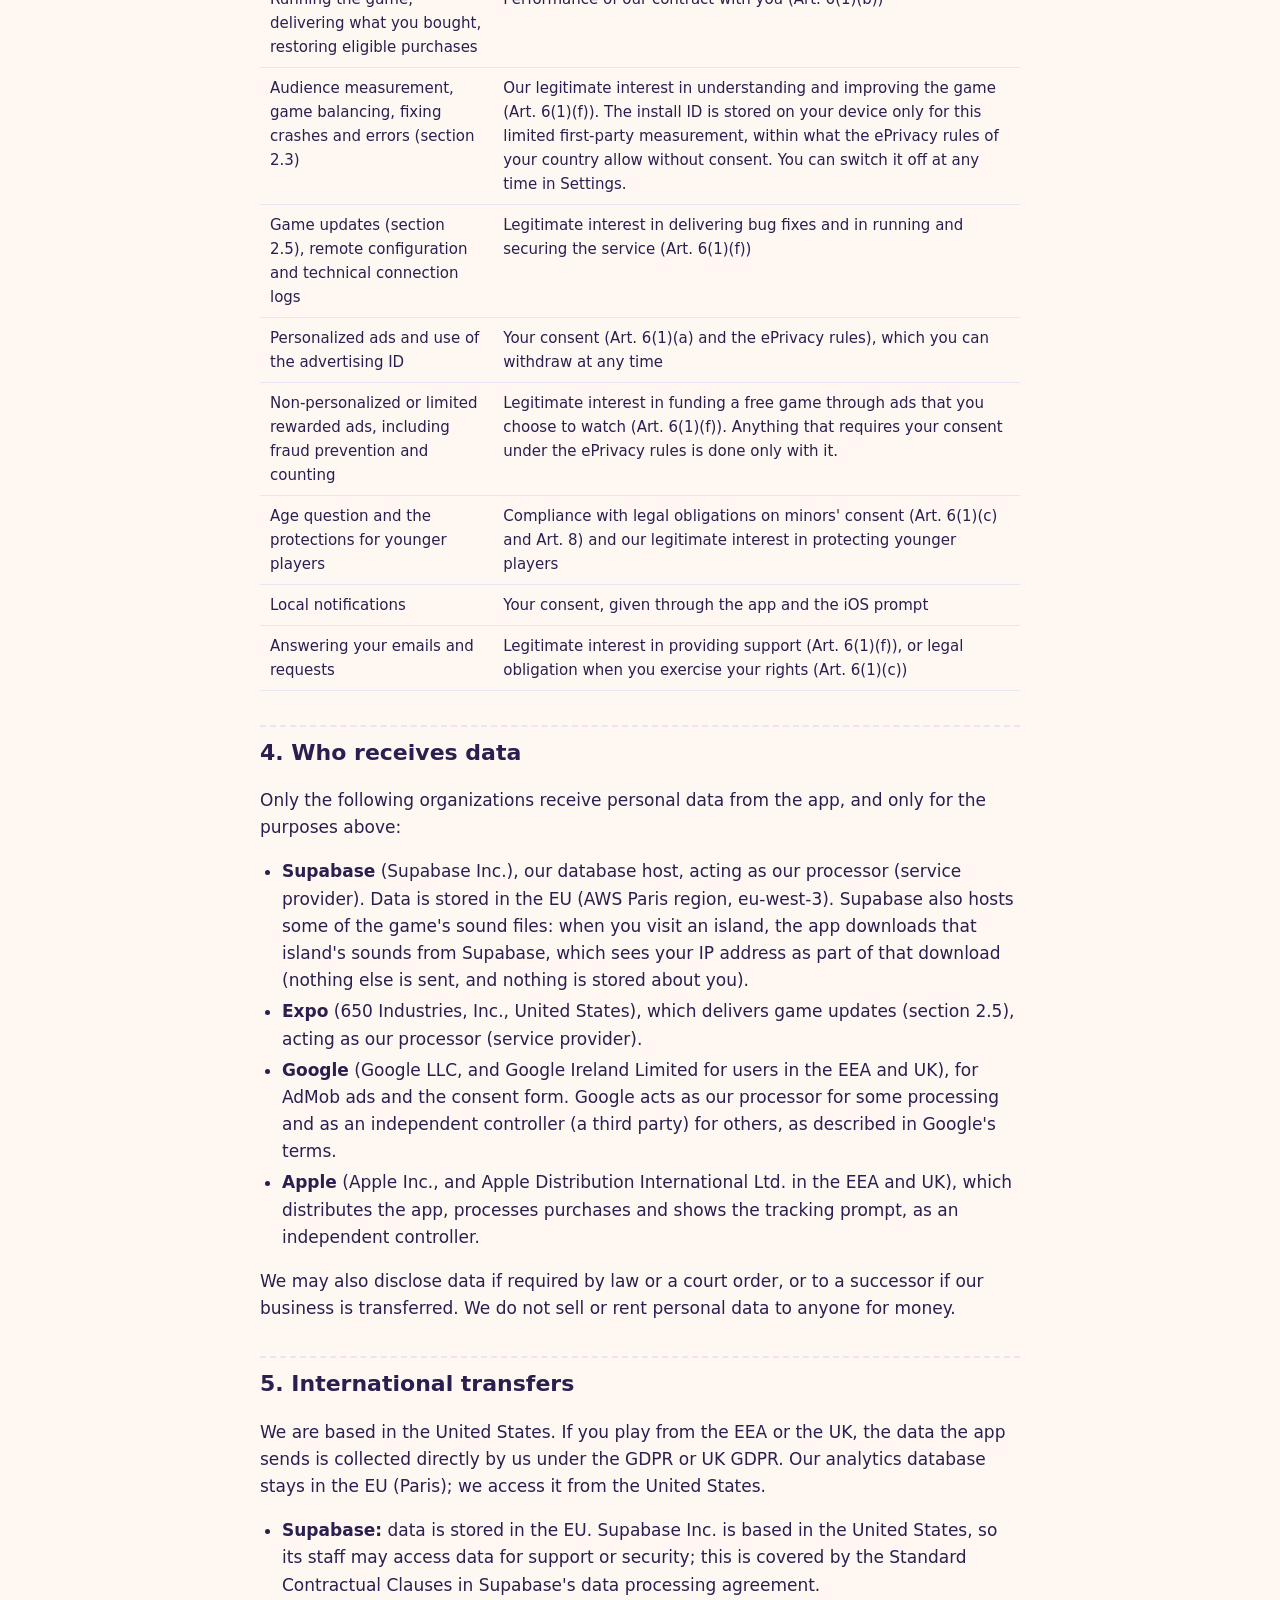
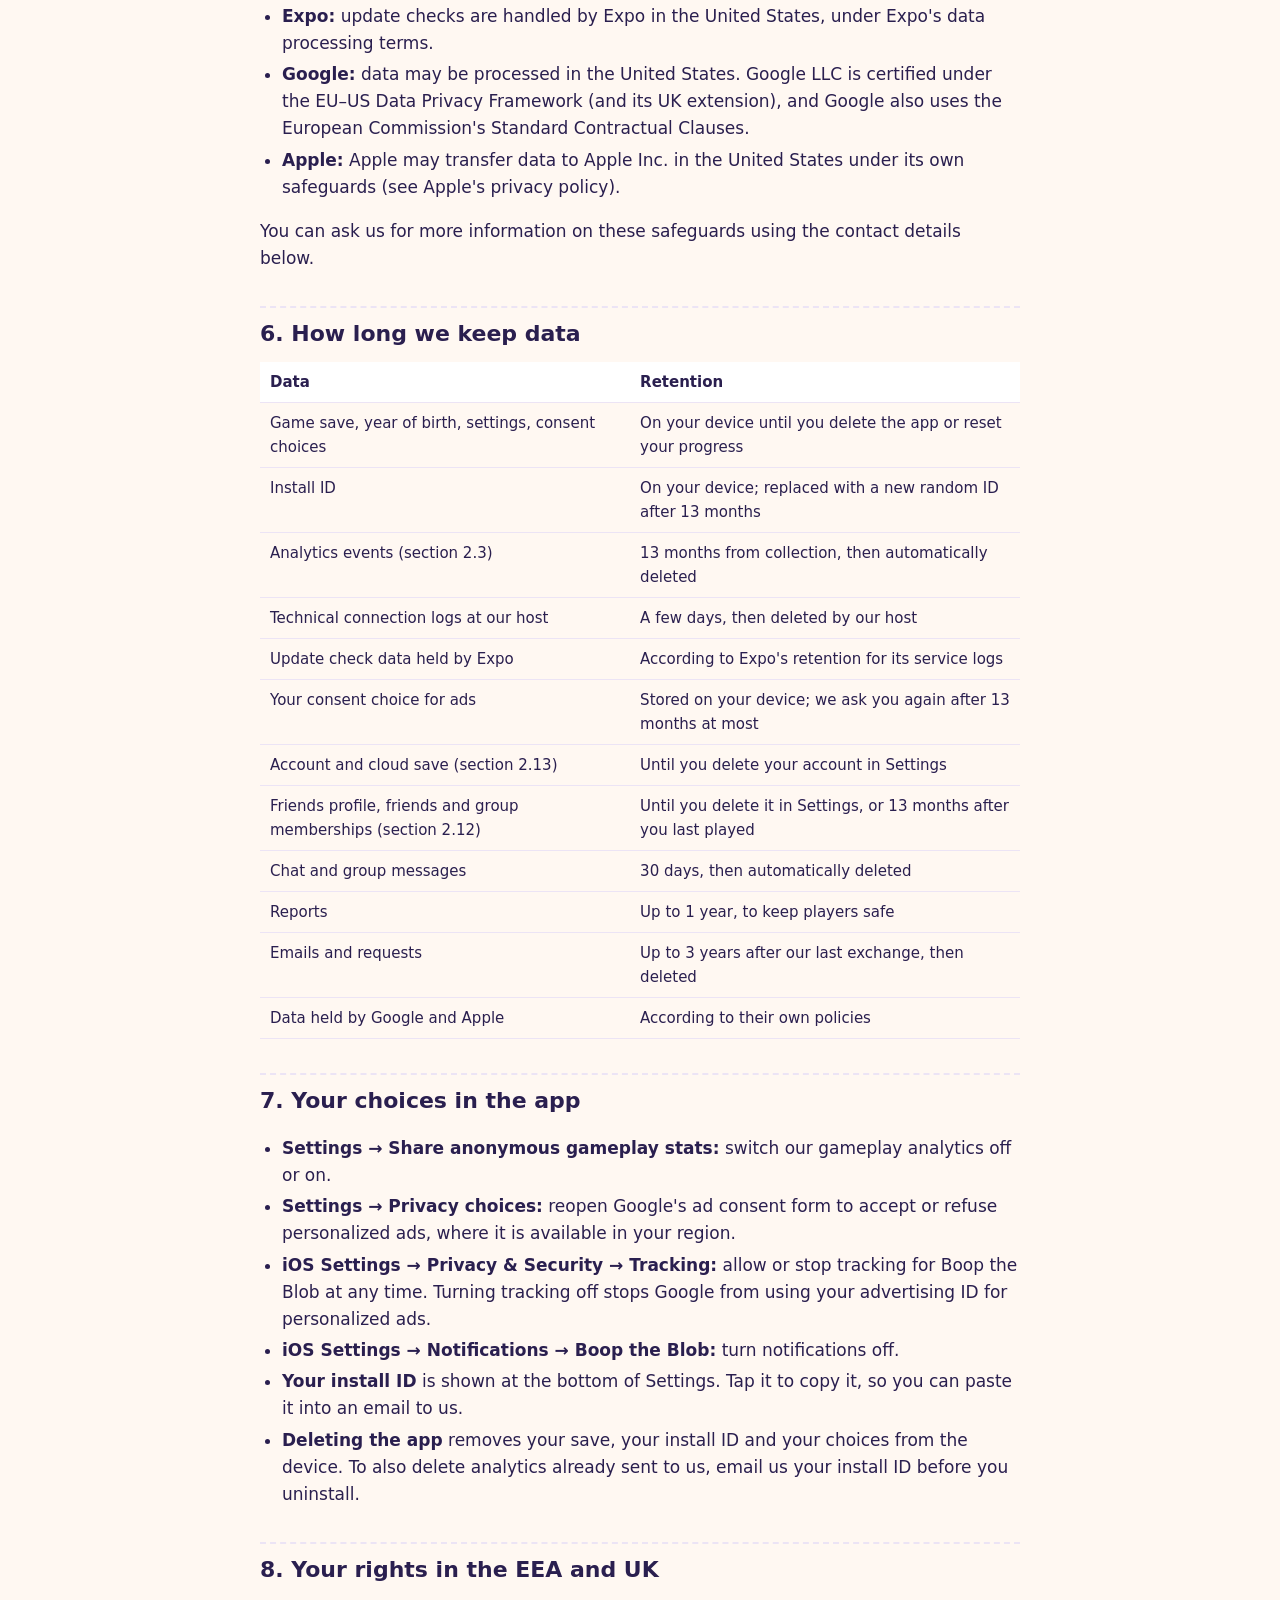
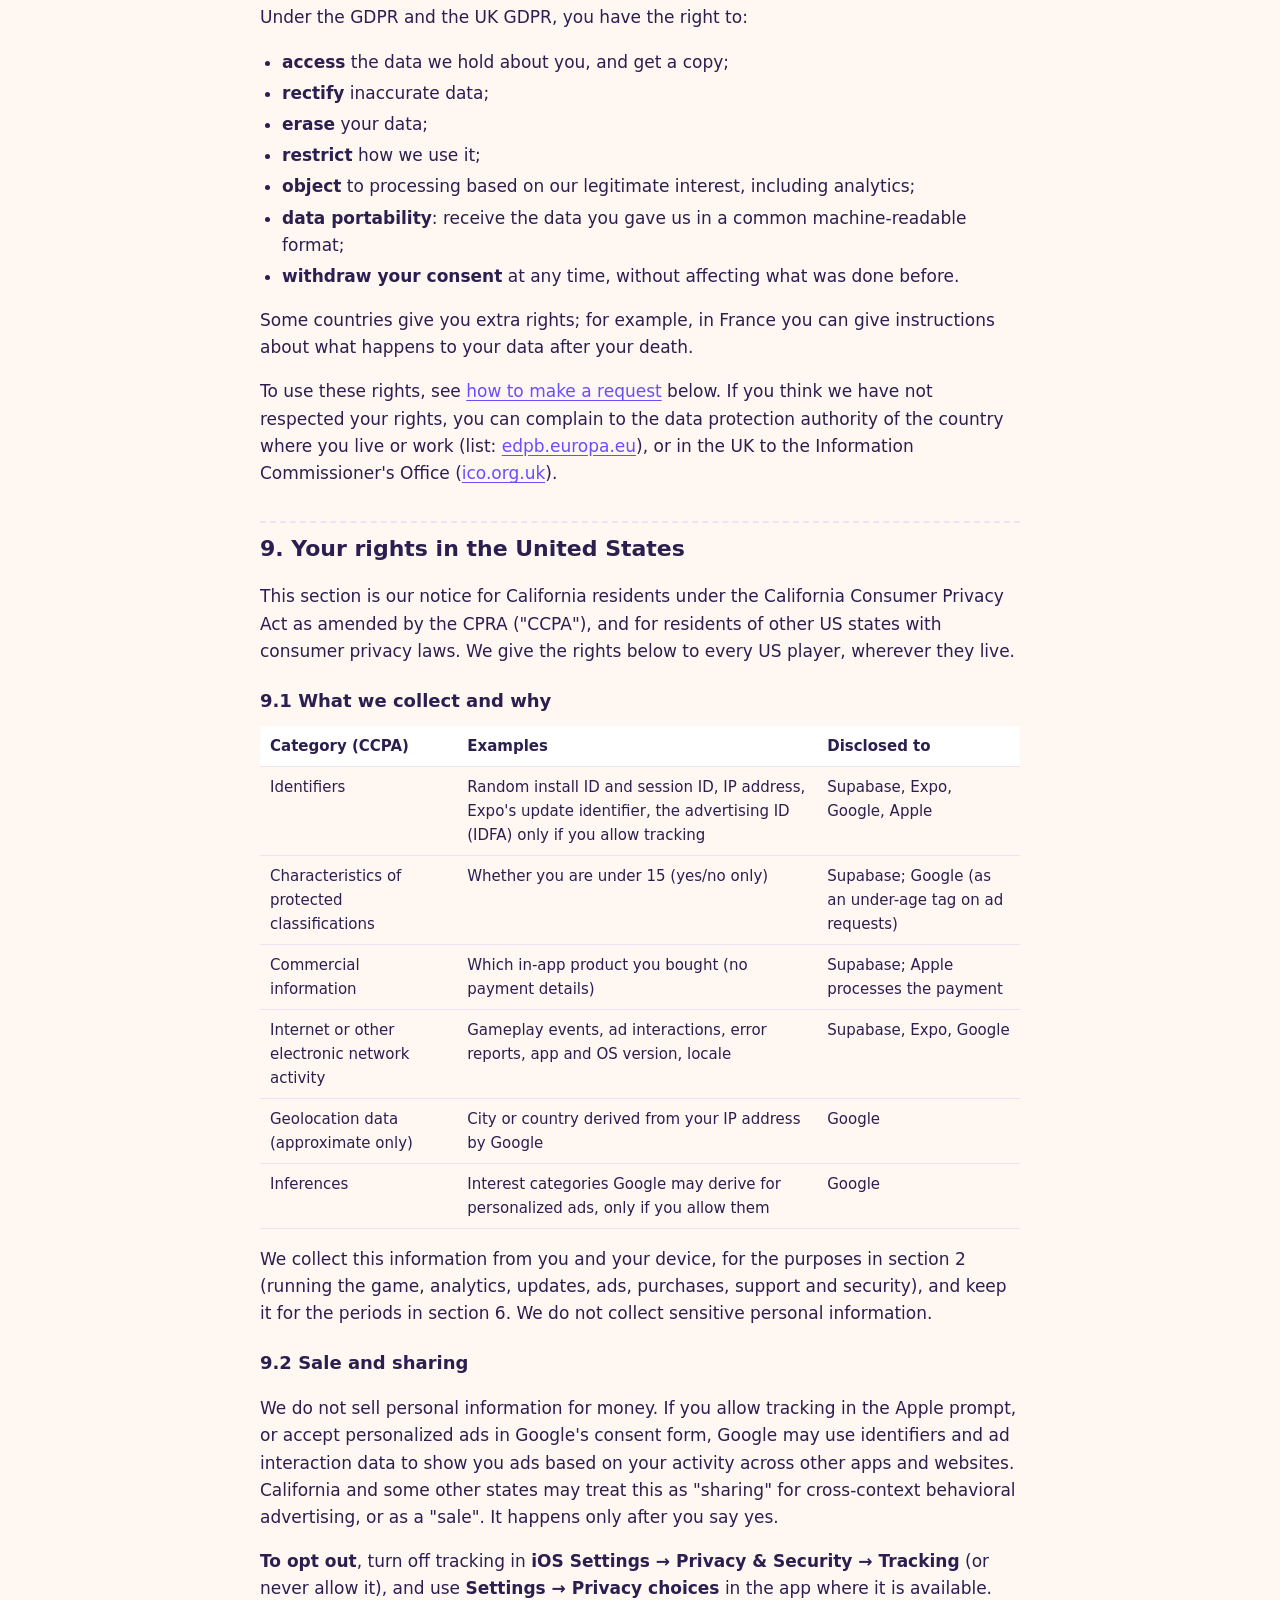
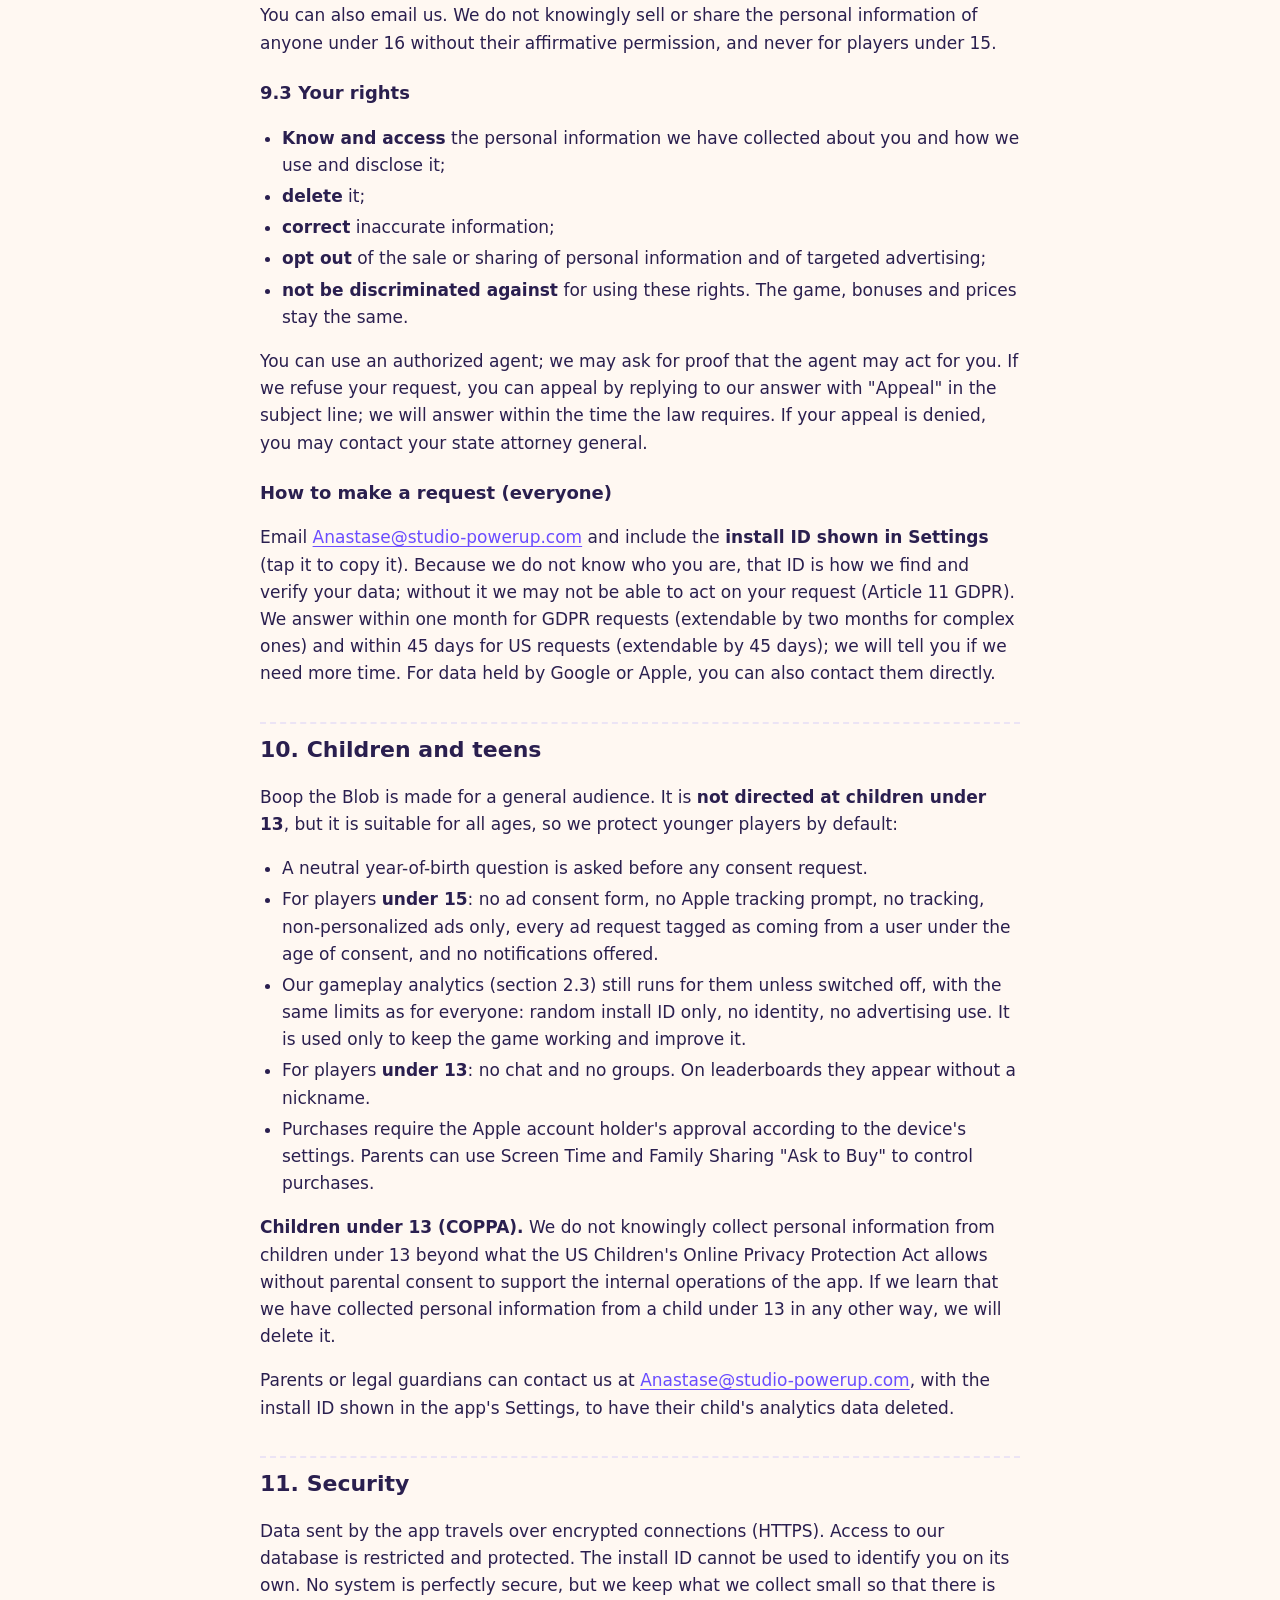
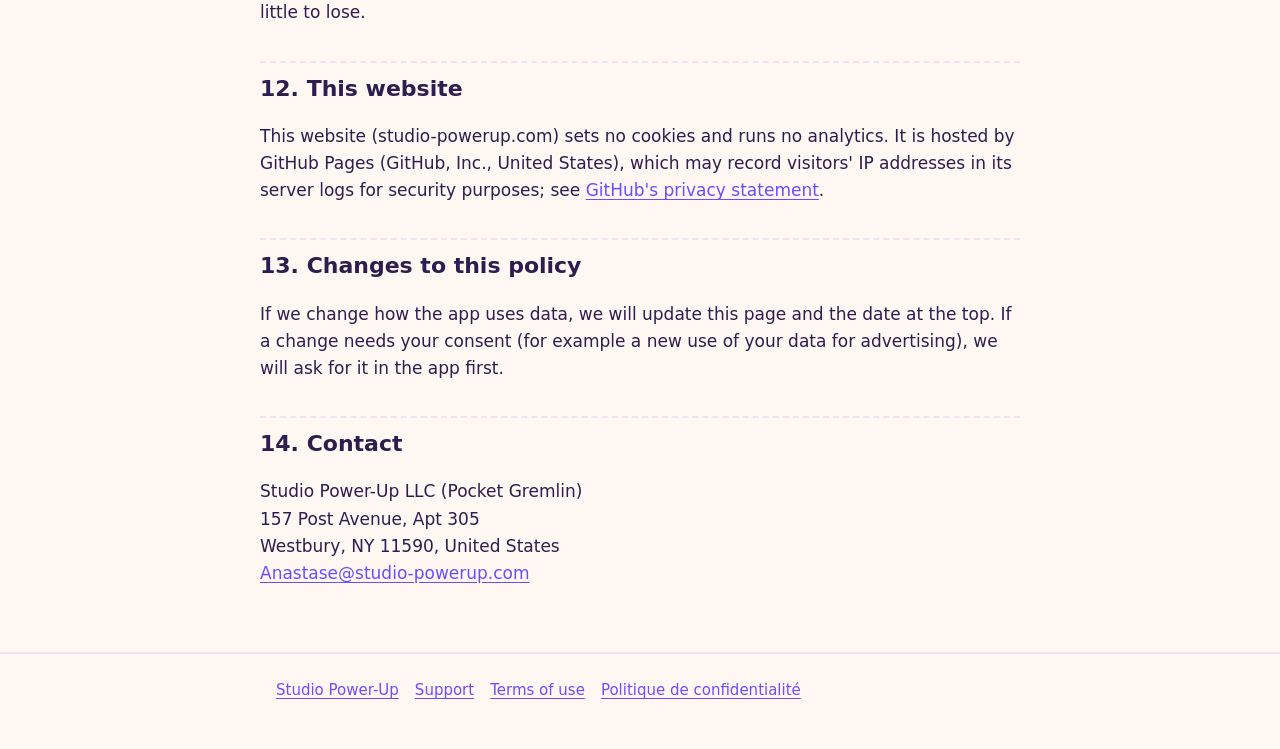
==== commit 06867bfb: "Boop: invite page (add.html); privacy and terms for chat, groups, accounts and invites (EN/FR, Oct 1" ====
--- a/boop/privacy.html
+++ b/boop/privacy.html
@@ -26,7 +26,7 @@
 
 <main class="wrap doc">
   <h1>Privacy Policy: Boop the Blob</h1>
-  <p class="meta">Last updated: October 4, 2026 · <a href="privacy-fr.html" lang="fr">Version française</a></p>
+  <p class="meta">Last updated: October 17, 2026 · <a href="privacy-fr.html" lang="fr">Version française</a></p>
 
   <section class="tldr" aria-labelledby="tldr">
     <h2 id="tldr">The short version</h2>
@@ -132,6 +132,20 @@
     <li>No automated decisions that have legal or similarly significant effects on you.</li>
   </ul>
 
+  <h3 id="friends">2.12 Friends, chat, groups and leaderboards (13 and over)</h3>
+  <p>Friends is optional and has no account. When you open it, our database (Supabase, EU) gets a random player ID and secret, a friend code, a nickname made of two words from a fixed list (never your real name), what your Boop looks like, your level and a few weekly game numbers (pops, best combo), and when you last played. Your friends see these. If you add a friend, send a request, join a group or chat, we store that link and the messages.</p>
+  <ul>
+    <li><b>Chat and groups</b> are only for players who are 13 or over. Messages are typed text, stickers or cute actions. Our server blocks links, phone numbers, emails and a list of bad words before a message is saved. Messages are deleted after 30 days.</li>
+    <li><b>Reports and blocks:</b> if you report a message, we keep the report and that message to review it, and we may remove a player who breaks the rules. Blocking hides that player from you.</li>
+    <li><b>Leaderboards:</b> the World board shows nicknames, Boop looks and scores of players who played in the last 30 days. Players under 13 appear without a nickname.</li>
+    <li><b>Push notifications:</b> if you allow them, we store your device's push token to tell you about friend requests, messages, group invites and Pop Parties. They are sent through Expo and Apple. You can turn them off in your phone's settings.</li>
+    <li><b>Delete:</b> Settings &gt; Delete my friends data removes your player, friends, requests, group memberships and every message you wrote, at once.</li>
+  </ul>
+  <p>We use this data only to run these features and keep them safe. It is never used for ads.</p>
+
+  <h3 id="account">2.13 Account and cloud save (13 and over, optional)</h3>
+  <p>You can sign in under Settings &gt; Account with Apple, Google or a code sent to your email. Our database (Supabase, EU) then keeps your email address (with Sign in with Apple, it can be Apple's private relay address), the sign-in method, and a copy of your game save so you can find your island on another phone. Apple or Google tell us only that it is you and your email; we never get your password. Settings &gt; Account &gt; Delete my account removes the account and its saved island at once; the island on your phone stays. Sign-in is not offered to players under 13.</p>
+
   <h2 id="bases">3. Legal bases (players in the EEA and UK)</h2>
   <p>If you play from the European Economic Area or the United Kingdom, the GDPR (or the UK GDPR) applies to our processing, and we rely on these legal bases:</p>
   <div class="table-scroll">
@@ -181,6 +195,10 @@
       <tr><td>Technical connection logs at our host</td><td>A few days, then deleted by our host</td></tr>
       <tr><td>Update check data held by Expo</td><td>According to Expo's retention for its service logs</td></tr>
       <tr><td>Your consent choice for ads</td><td>Stored on your device; we ask you again after 13 months at most</td></tr>
+      <tr><td>Account and cloud save (section 2.13)</td><td>Until you delete your account in Settings</td></tr>
+      <tr><td>Friends profile, friends and group memberships (section 2.12)</td><td>Until you delete it in Settings, or 13 months after you last played</td></tr>
+      <tr><td>Chat and group messages</td><td>30 days, then automatically deleted</td></tr>
+      <tr><td>Reports</td><td>Up to 1 year, to keep players safe</td></tr>
       <tr><td>Emails and requests</td><td>Up to 3 years after our last exchange, then deleted</td></tr>
       <tr><td>Data held by Google and Apple</td><td>According to their own policies</td></tr>
     </tbody>
@@ -253,6 +271,7 @@
     <li>A neutral year-of-birth question is asked before any consent request.</li>
     <li>For players <b>under 15</b>: no ad consent form, no Apple tracking prompt, no tracking, non-personalized ads only, every ad request tagged as coming from a user under the age of consent, and no notifications offered.</li>
     <li>Our gameplay analytics (section 2.3) still runs for them unless switched off, with the same limits as for everyone: random install ID only, no identity, no advertising use. It is used only to keep the game working and improve it.</li>
+    <li>For players <b>under 13</b>: no chat and no groups. On leaderboards they appear without a nickname.</li>
     <li>Purchases require the Apple account holder's approval according to the device's settings. Parents can use Screen Time and Family Sharing "Ask to Buy" to control purchases.</li>
   </ul>
   <p><b>Children under 13 (COPPA).</b> We do not knowingly collect personal information from children under 13 beyond what the US Children's Online Privacy Protection Act allows without parental consent to support the internal operations of the app. If we learn that we have collected personal information from a child under 13 in any other way, we will delete it.</p>
